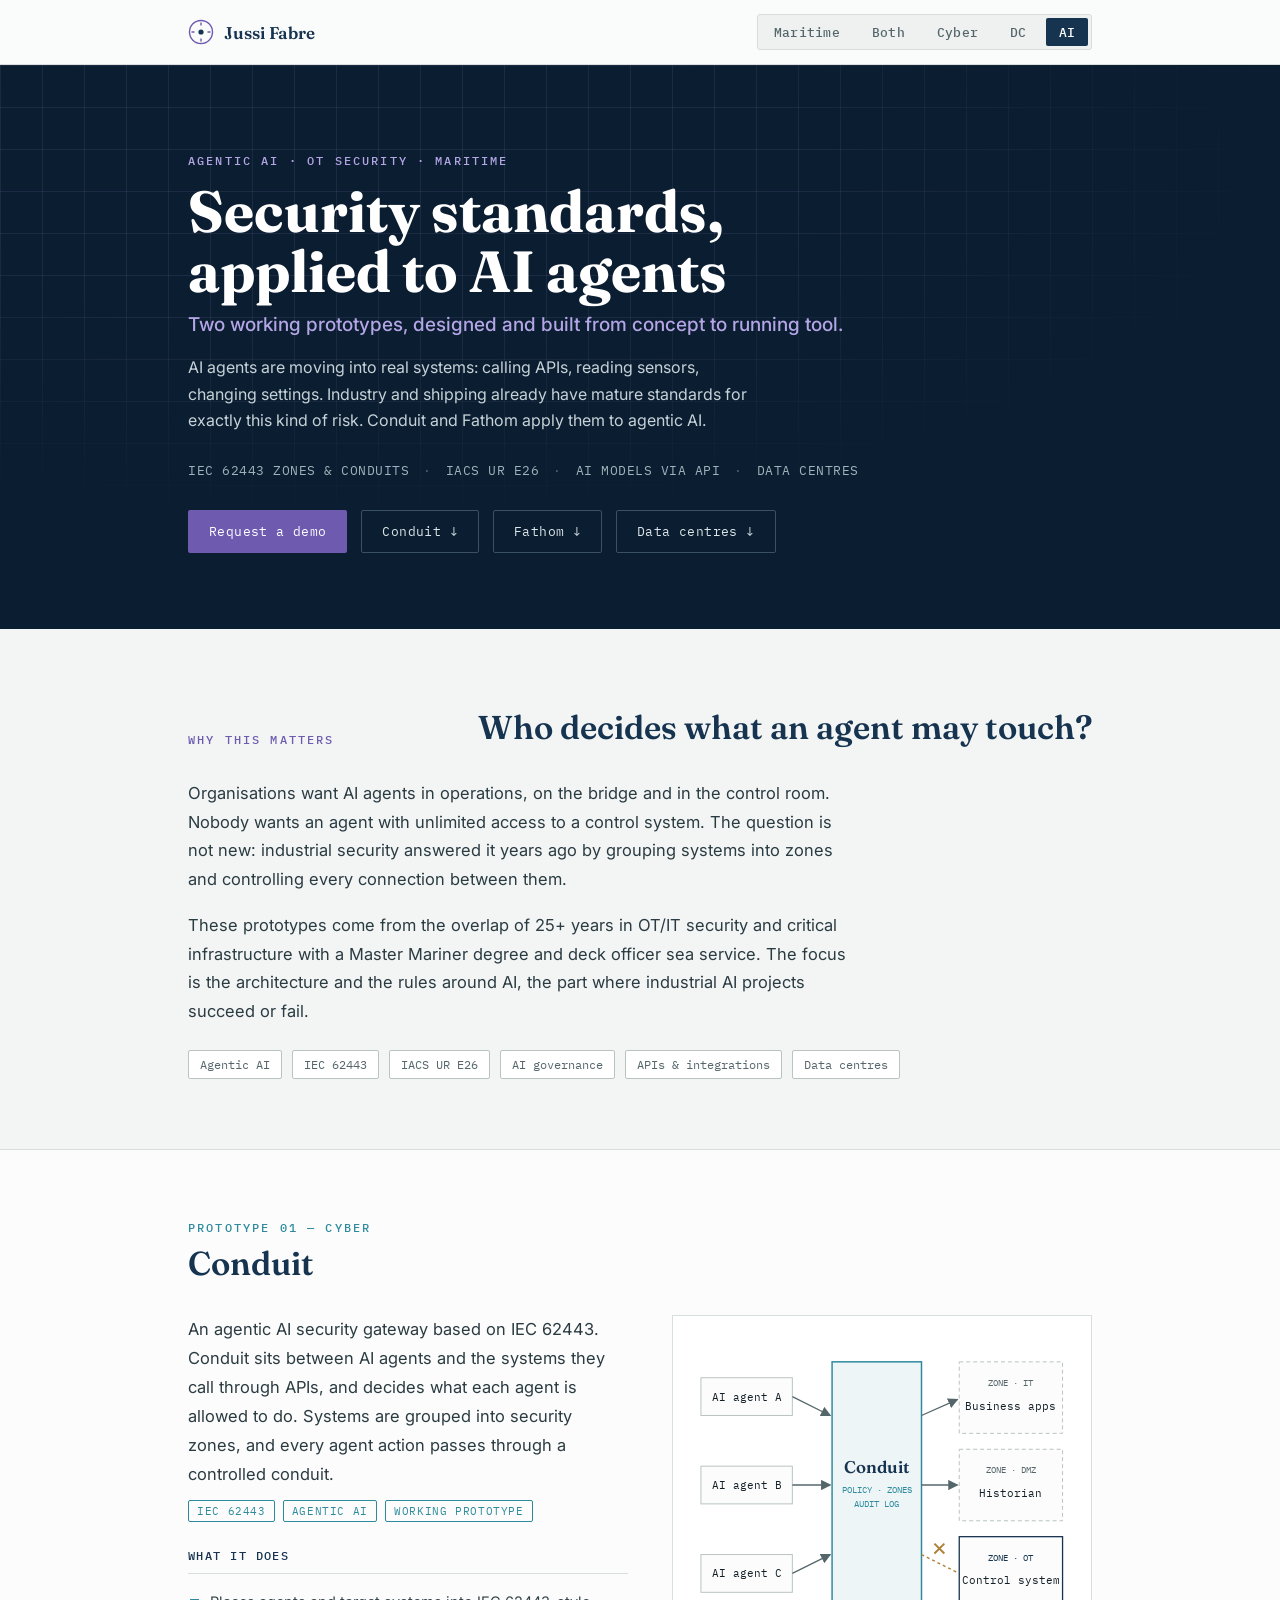
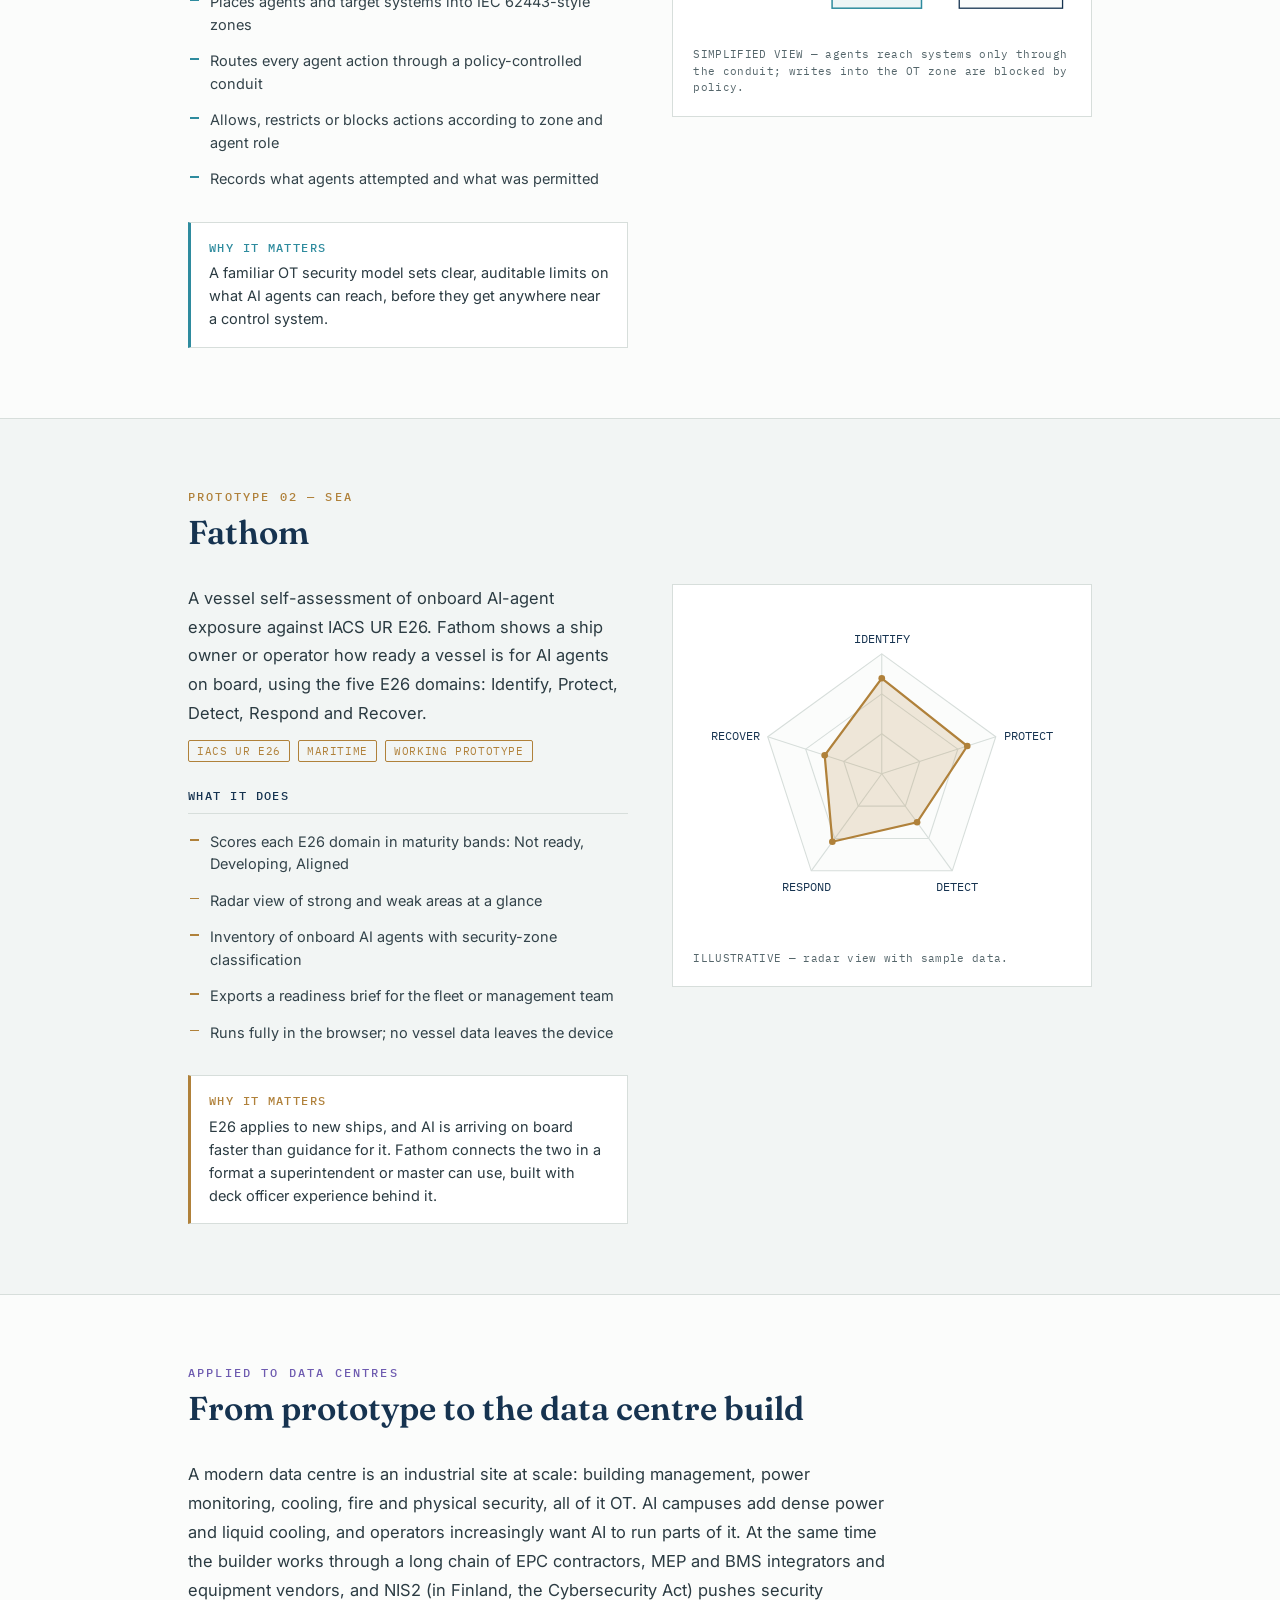
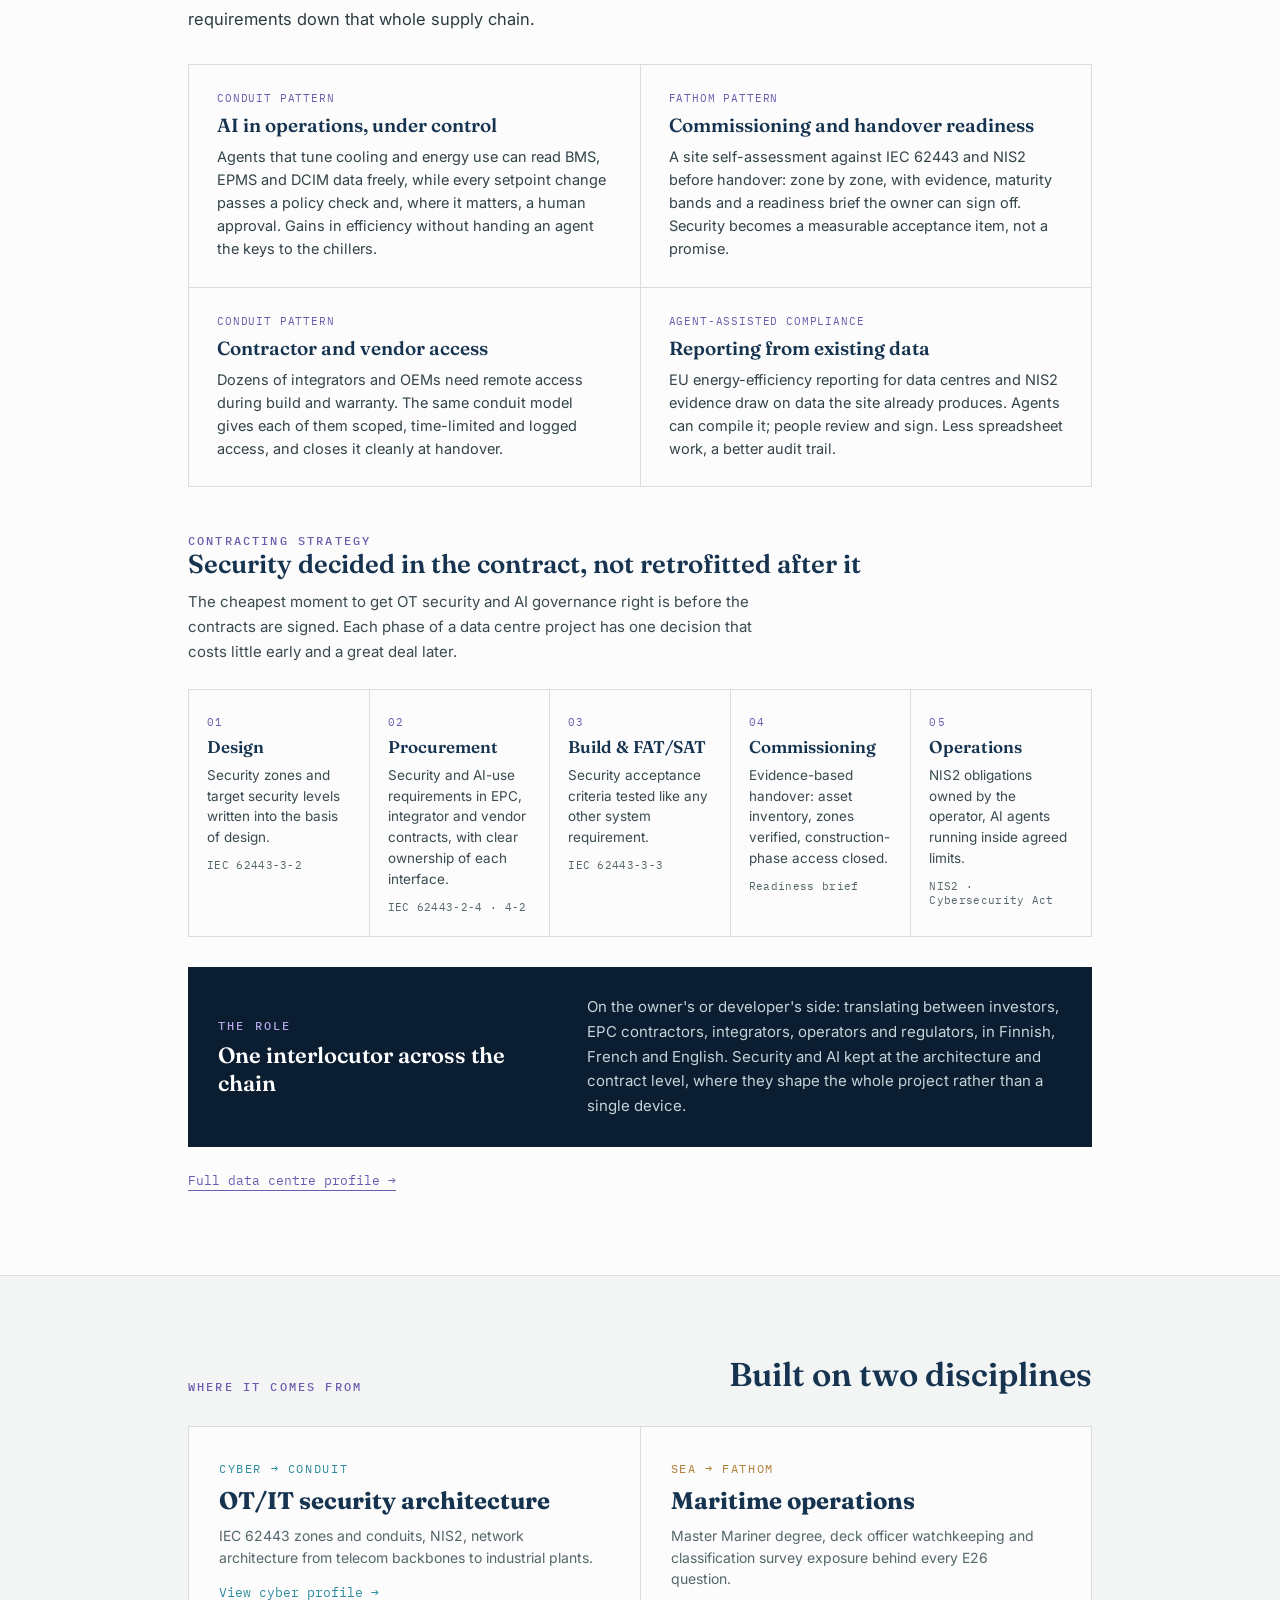
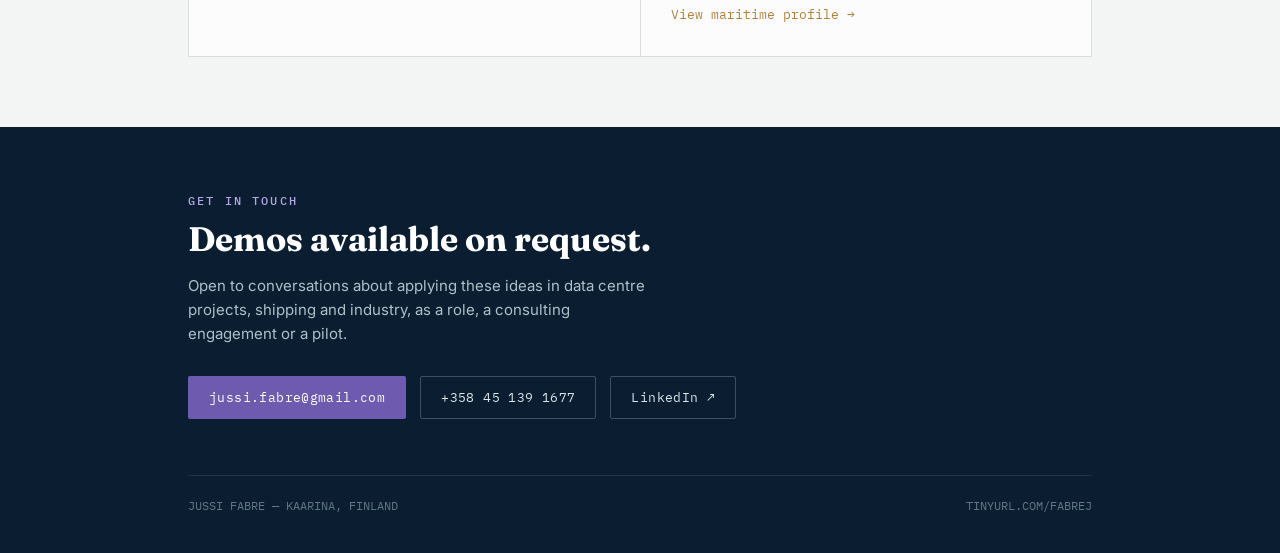
==== ai.html @ 64cac239 "Add data centre page and link it across the site Co-Authored-By: Claude Opus 5.5 <noreply@anthropic." ====
<!DOCTYPE html>
<html lang="en">
<head>
<meta charset="UTF-8" />
<meta name="viewport" content="width=device-width, initial-scale=1.0" />
<title>Jussi Fabre — Agentic AI Prototypes</title>
<meta name="description" content="Conduit and Fathom: two working prototypes by Jussi Fabre that apply IEC 62443 and IACS UR E26 to agentic AI in industrial, maritime and data centre environments.">
<link rel="preconnect" href="https://fonts.googleapis.com">
<link rel="preconnect" href="https://fonts.gstatic.com" crossorigin>
<link href="https://fonts.googleapis.com/css2?family=Fraunces:opsz,wght@9..144,500;9..144,600;9..144,700;9..144,900&family=Inter:wght@400;500;600&family=IBM+Plex+Mono:wght@400;500&display=swap" rel="stylesheet">
<link rel="stylesheet" href="style.css">
</head>
<body class="page-ai">

<header class="nav" id="siteNav">
  <div class="nav-inner">
    <a href="index.html" class="brand">
      <svg width="26" height="26" viewBox="0 0 26 26" fill="none">
        <circle cx="13" cy="13" r="11.5" stroke="#6E5BB0" stroke-width="1.4"/>
        <path d="M13 3.5V6.5M13 19.5V22.5M3.5 13H6.5M19.5 13H22.5" stroke="#6E5BB0" stroke-width="1.4"/>
        <circle cx="13" cy="13" r="2.6" fill="#163350"/>
      </svg>
      <span>Jussi Fabre</span>
    </a>
    <nav class="pagelinks">
      <a href="maritime.html">Maritime</a>
      <a href="index.html">Both</a>
      <a href="cyber.html">Cyber</a>
      <a href="datacenter.html">DC</a>
      <a href="ai.html" class="active">AI</a>
    </nav>
  </div>
</header>

<section class="hero" id="top">
  <div class="hero-grid" aria-hidden="true"></div>
  <div class="wrap">
    <div class="eyebrow">Agentic AI · OT Security · Maritime</div>
    <h1>Security standards,<br>applied to AI agents</h1>
    <div class="role">Two working prototypes, designed and built from concept to running tool.</div>
    <p class="lede">AI agents are moving into real systems: calling APIs, reading sensors,
      changing settings. Industry and shipping already have mature standards for exactly
      this kind of risk. Conduit and Fathom apply them to agentic AI.</p>
    <div class="coords mono">
      <span>IEC 62443 ZONES &amp; CONDUITS</span>
      <span>IACS UR E26</span>
      <span>AI MODELS VIA API</span>
      <span>DATA CENTRES</span>
    </div>
    <div class="cta-row">
      <a class="btn btn-primary" href="mailto:jussi.fabre@gmail.com?subject=Demo%20request%20%E2%80%94%20Conduit%20%2F%20Fathom">Request a demo</a>
      <a class="btn btn-ghost" href="#conduit">Conduit ↓</a>
      <a class="btn btn-ghost" href="#fathom">Fathom ↓</a>
      <a class="btn btn-ghost" href="#datacentres">Data centres ↓</a>
    </div>
  </div>
</section>

<section id="why">
  <div class="wrap">
    <div class="section-head">
      <div class="eyebrow">Why this matters</div>
      <h2>Who decides what an agent may touch?</h2>
    </div>
    <div class="about-body">
      <p>Organisations want AI agents in operations, on the bridge and in the control
        room. Nobody wants an agent with unlimited access to a control system. The
        question is not new: industrial security answered it years ago by grouping systems
        into zones and controlling every connection between them.</p>
      <p>These prototypes come from the overlap of 25+ years in OT/IT security and critical
        infrastructure with a Master Mariner degree and deck officer sea service. The focus
        is the architecture and the rules around AI, the part where industrial AI projects
        succeed or fail.</p>
    </div>
    <div class="about-flags">
      <span class="flag">Agentic AI</span>
      <span class="flag">IEC 62443</span>
      <span class="flag">IACS UR E26</span>
      <span class="flag">AI governance</span>
      <span class="flag">APIs &amp; integrations</span>
      <span class="flag">Data centres</span>
    </div>
  </div>
</section>

<!-- ============ CONDUIT ============ -->
<section class="alt" id="conduit">
  <div class="wrap">
    <div class="section-head">
      <div>
        <div class="eyebrow" style="color:var(--teal)">Prototype 01 — Cyber</div>
        <h2>Conduit</h2>
      </div>
    </div>
    <div class="proto k-cyber">
      <div>
        <p class="lead-p">An agentic AI security gateway based on IEC 62443. Conduit sits
          between AI agents and the systems they call through APIs, and decides what each
          agent is allowed to do. Systems are grouped into security zones, and every
          agent action passes through a controlled conduit.</p>
        <div class="proto-tags">
          <span class="ptag">IEC 62443</span><span class="ptag">Agentic AI</span><span class="ptag">Working prototype</span>
        </div>
        <h3 class="sub">What it does</h3>
        <ul class="feat">
          <li>Places agents and target systems into IEC 62443-style zones</li>
          <li>Routes every agent action through a policy-controlled conduit</li>
          <li>Allows, restricts or blocks actions according to zone and agent role</li>
          <li>Records what agents attempted and what was permitted</li>
        </ul>
        <div class="why"><b>Why it matters</b>A familiar OT security model sets clear,
          auditable limits on what AI agents can reach, before they get anywhere near a
          control system.</div>
      </div>
      <div class="figure">
        <svg viewBox="0 0 380 300" role="img" aria-label="AI agents reach IT and DMZ systems only through the Conduit gateway; direct access to the OT zone is blocked">
          <defs>
            <marker id="arc" markerWidth="8" markerHeight="8" refX="7" refY="4" orient="auto"><path d="M0,0 L8,4 L0,8 z" fill="#55666B"/></marker>
          </defs>
          <g font-family="IBM Plex Mono, monospace" font-size="11" fill="#142028">
            <rect x="8" y="42" width="92" height="38" fill="#FBFCFB" stroke="#B9C4C0"/><text x="54" y="65" text-anchor="middle">AI agent A</text>
            <rect x="8" y="131" width="92" height="38" fill="#FBFCFB" stroke="#B9C4C0"/><text x="54" y="154" text-anchor="middle">AI agent B</text>
            <rect x="8" y="220" width="92" height="38" fill="#FBFCFB" stroke="#B9C4C0"/><text x="54" y="243" text-anchor="middle">AI agent C</text>

            <rect x="140" y="26" width="90" height="248" fill="#EEF5F6" stroke="#2E8B9E" stroke-width="1.5"/>
            <text x="185" y="138" text-anchor="middle" font-family="Fraunces, serif" font-size="17" font-weight="600" fill="#163350">Conduit</text>
            <text x="185" y="158" text-anchor="middle" font-size="9.5" fill="#2E8B9E">POLICY · ZONES</text>
            <text x="185" y="172" text-anchor="middle" font-size="9.5" fill="#2E8B9E">AUDIT LOG</text>

            <rect x="268" y="26" width="104" height="72" fill="#FBFCFB" stroke="#B9C4C0" stroke-dasharray="4 3"/>
            <text x="320" y="50" text-anchor="middle" font-size="9.5" fill="#55666B">ZONE · IT</text><text x="320" y="74" text-anchor="middle">Business apps</text>
            <rect x="268" y="114" width="104" height="72" fill="#FBFCFB" stroke="#B9C4C0" stroke-dasharray="4 3"/>
            <text x="320" y="138" text-anchor="middle" font-size="9.5" fill="#55666B">ZONE · DMZ</text><text x="320" y="162" text-anchor="middle">Historian</text>
            <rect x="268" y="202" width="104" height="72" fill="#FBFCFB" stroke="#163350" stroke-width="1.3"/>
            <text x="320" y="226" text-anchor="middle" font-size="9.5" fill="#163350">ZONE · OT</text><text x="320" y="250" text-anchor="middle">Control system</text>
          </g>
          <g stroke="#55666B" stroke-width="1.3" fill="none" marker-end="url(#arc)">
            <path d="M100 61 L138 80"/><path d="M100 150 L138 150"/><path d="M100 239 L138 220"/>
            <path d="M230 80 L266 64"/><path d="M230 150 L266 150"/>
          </g>
          <path d="M230 220 L266 238" stroke="#B0813A" stroke-width="1.4" stroke-dasharray="3 3" fill="none"/>
          <g transform="translate(248,214)" stroke="#B0813A" stroke-width="2"><path d="M-5 -5 L5 5 M5 -5 L-5 5"/></g>
        </svg>
        <div class="cap">SIMPLIFIED VIEW — agents reach systems only through the conduit; writes into the OT zone are blocked by policy.</div>
      </div>
    </div>
  </div>
</section>

<!-- ============ FATHOM ============ -->
<section id="fathom">
  <div class="wrap">
    <div class="section-head">
      <div>
        <div class="eyebrow" style="color:var(--brass)">Prototype 02 — Sea</div>
        <h2>Fathom</h2>
      </div>
    </div>
    <div class="proto k-sea">
      <div>
        <p class="lead-p">A vessel self-assessment of onboard AI-agent exposure against
          IACS UR E26. Fathom shows a ship owner or operator how ready a vessel is for AI
          agents on board, using the five E26 domains: Identify, Protect, Detect, Respond
          and Recover.</p>
        <div class="proto-tags">
          <span class="ptag">IACS UR E26</span><span class="ptag">Maritime</span><span class="ptag">Working prototype</span>
        </div>
        <h3 class="sub">What it does</h3>
        <ul class="feat">
          <li>Scores each E26 domain in maturity bands: Not ready, Developing, Aligned</li>
          <li>Radar view of strong and weak areas at a glance</li>
          <li>Inventory of onboard AI agents with security-zone classification</li>
          <li>Exports a readiness brief for the fleet or management team</li>
          <li>Runs fully in the browser; no vessel data leaves the device</li>
        </ul>
        <div class="why"><b>Why it matters</b>E26 applies to new ships, and AI is
          arriving on board faster than guidance for it. Fathom connects the two in a
          format a superintendent or master can use, built with deck officer experience
          behind it.</div>
      </div>
      <div class="figure">
        <svg viewBox="0 0 340 300" role="img" aria-label="Example radar chart across the five IACS UR E26 domains">
          <g transform="translate(170,152)" font-family="IBM Plex Mono, monospace" font-size="10.5" fill="#142028">
            <polygon points="0,-108 102.7,-33.4 63.5,87.4 -63.5,87.4 -102.7,-33.4" fill="#FBFCFB" stroke="#D7DEDB"/>
            <polygon points="0,-72 68.5,-22.2 42.3,58.3 -42.3,58.3 -68.5,-22.2" fill="none" stroke="#D7DEDB"/>
            <polygon points="0,-36 34.2,-11.1 21.2,29.1 -21.2,29.1 -34.2,-11.1" fill="none" stroke="#D7DEDB"/>
            <g stroke="#D7DEDB"><line x1="0" y1="0" x2="0" y2="-108"/><line x1="0" y1="0" x2="102.7" y2="-33.4"/><line x1="0" y1="0" x2="63.5" y2="87.4"/><line x1="0" y1="0" x2="-63.5" y2="87.4"/><line x1="0" y1="0" x2="-102.7" y2="-33.4"/></g>
            <polygon points="0,-86 77,-25 31.8,43.7 -44.5,61.2 -51.4,-16.7" fill="#B0813A" fill-opacity=".18" stroke="#B0813A" stroke-width="2"/>
            <g fill="#B0813A"><circle cx="0" cy="-86" r="3"/><circle cx="77" cy="-25" r="3"/><circle cx="31.8" cy="43.7" r="3"/><circle cx="-44.5" cy="61.2" r="3"/><circle cx="-51.4" cy="-16.7" r="3"/></g>
            <text x="0" y="-118" text-anchor="middle" fill="#163350">IDENTIFY</text>
            <text x="110" y="-30" text-anchor="start" fill="#163350">PROTECT</text>
            <text x="68" y="106" text-anchor="middle" fill="#163350">DETECT</text>
            <text x="-68" y="106" text-anchor="middle" fill="#163350">RESPOND</text>
            <text x="-110" y="-30" text-anchor="end" fill="#163350">RECOVER</text>
          </g>
        </svg>
        <div class="cap">ILLUSTRATIVE — radar view with sample data.</div>
      </div>
    </div>
  </div>
</section>


<!-- ============ DATA CENTRES ============ -->
<section class="alt" id="datacentres">
  <div class="wrap">
    <div class="section-head">
      <div>
        <div class="eyebrow">Applied to data centres</div>
        <h2>From prototype to the data centre build</h2>
      </div>
    </div>
    <p class="dc-intro">A modern data centre is an industrial site at scale: building management,
      power monitoring, cooling, fire and physical security, all of it OT. AI campuses add
      dense power and liquid cooling, and operators increasingly want AI to run parts of it.
      At the same time the builder works through a long chain of EPC contractors, MEP and
      BMS integrators and equipment vendors, and NIS2 (in Finland, the Cybersecurity Act)
      pushes security requirements down that whole supply chain.</p>

    <div class="exp-grid">
      <div class="exp-cell">
        <div class="pattern">Conduit pattern</div>
        <h3 class="dc">AI in operations, under control</h3>
        <p class="body">Agents that tune cooling and energy use can read BMS, EPMS and DCIM
          data freely, while every setpoint change passes a policy check and, where it
          matters, a human approval. Gains in efficiency without handing an agent the keys
          to the chillers.</p>
      </div>
      <div class="exp-cell">
        <div class="pattern">Fathom pattern</div>
        <h3 class="dc">Commissioning and handover readiness</h3>
        <p class="body">A site self-assessment against IEC 62443 and NIS2 before handover:
          zone by zone, with evidence, maturity bands and a readiness brief the owner can
          sign off. Security becomes a measurable acceptance item, not a promise.</p>
      </div>
      <div class="exp-cell">
        <div class="pattern">Conduit pattern</div>
        <h3 class="dc">Contractor and vendor access</h3>
        <p class="body">Dozens of integrators and OEMs need remote access during build and
          warranty. The same conduit model gives each of them scoped, time-limited and
          logged access, and closes it cleanly at handover.</p>
      </div>
      <div class="exp-cell">
        <div class="pattern">Agent-assisted compliance</div>
        <h3 class="dc">Reporting from existing data</h3>
        <p class="body">EU energy-efficiency reporting for data centres and NIS2 evidence
          draw on data the site already produces. Agents can compile it; people review and
          sign. Less spreadsheet work, a better audit trail.</p>
      </div>
    </div>

    <div class="lifecycle">
      <div class="eyebrow">Contracting strategy</div>
      <h3 class="lc-title">Security decided in the contract, not retrofitted after it</h3>
      <p class="lc-lead">The cheapest moment to get OT security and AI governance right is
        before the contracts are signed. Each phase of a data centre project has one decision
        that costs little early and a great deal later.</p>
      <div class="phases">
        <div class="phase">
          <h4>Design</h4>
          <p>Security zones and target security levels written into the basis of design.</p>
          <span class="std">IEC 62443-3-2</span>
        </div>
        <div class="phase">
          <h4>Procurement</h4>
          <p>Security and AI-use requirements in EPC, integrator and vendor contracts, with
            clear ownership of each interface.</p>
          <span class="std">IEC 62443-2-4 · 4-2</span>
        </div>
        <div class="phase">
          <h4>Build &amp; FAT/SAT</h4>
          <p>Security acceptance criteria tested like any other system requirement.</p>
          <span class="std">IEC 62443-3-3</span>
        </div>
        <div class="phase">
          <h4>Commissioning</h4>
          <p>Evidence-based handover: asset inventory, zones verified, construction-phase
            access closed.</p>
          <span class="std">Readiness brief</span>
        </div>
        <div class="phase">
          <h4>Operations</h4>
          <p>NIS2 obligations owned by the operator, AI agents running inside agreed
            limits.</p>
          <span class="std">NIS2 · Cybersecurity Act</span>
        </div>
      </div>

      <div class="role-box">
        <div>
          <div class="eyebrow">The role</div>
          <h3>One interlocutor across the chain</h3>
        </div>
        <p>On the owner's or developer's side: translating between investors, EPC
          contractors, integrators, operators and regulators, in Finnish, French and English.
          Security and AI kept at the architecture and contract level, where they shape the
          whole project rather than a single device.</p>
      </div>
      <p style="margin-top:22px"><a class="section-link" href="datacenter.html">Full data centre profile →</a></p>
    </div>
  </div>
</section>

<section>
  <div class="wrap">
    <div class="section-head">
      <div class="eyebrow">Where it comes from</div>
      <h2>Built on two disciplines</h2>
    </div>
    <div class="split">
      <a class="split-card cyber" href="cyber.html">
        <div class="k">Cyber → Conduit</div>
        <h3>OT/IT security architecture</h3>
        <p>IEC 62443 zones and conduits, NIS2, network architecture from telecom
          backbones to industrial plants.</p>
        <div class="go">View cyber profile →</div>
      </a>
      <a class="split-card sea" href="maritime.html">
        <div class="k">Sea → Fathom</div>
        <h3>Maritime operations</h3>
        <p>Master Mariner degree, deck officer watchkeeping and classification survey
          exposure behind every E26 question.</p>
        <div class="go">View maritime profile →</div>
      </a>
    </div>
  </div>
</section>

<footer id="contact">
  <div class="wrap">
    <div class="eyebrow">Get in touch</div>
    <h2>Demos available on request.</h2>
    <p>Open to conversations about applying these ideas in data centre projects, shipping
      and industry, as a role, a consulting engagement or a pilot.</p>
    <div class="contact-row">
      <a class="btn btn-primary" href="mailto:jussi.fabre@gmail.com">jussi.fabre@gmail.com</a>
      <a class="btn btn-ghost" href="tel:+358451391677">+358 45 139 1677</a>
      <a class="btn btn-ghost" href="https://fi.linkedin.com/in/jussi-fabre" target="_blank" rel="noopener">LinkedIn ↗</a>
    </div>
    <div class="foot-bottom">
      <span>JUSSI FABRE — KAARINA, FINLAND</span>
      <span>TINYURL.COM/FABREJ</span>
    </div>
  </div>
</footer>

<script src="script.js"></script>
</body>
</html>
---- style.css ----
:root{
  --bg: #F2F5F4;
  --paper: #FBFCFB;
  --ink: #142028;
  --muted: #55666B;
  --navy: #163350;
  --navy-deep: #0B1D30;
  --brass: #B0813A;
  --brass-light: #D8AE6E;
  --teal: #2E8B9E;
  --teal-light: #79C3D1;
  --line: #D7DEDB;
  --line-strong: #B9C4C0;
  --max: 960px;
  /* default accent = brass; overridden per page below */
  --accent: var(--brass);
  --accent-light: var(--brass-light);
}
body.page-cyber{ --accent: var(--teal); --accent-light: var(--teal-light); }
body.page-maritime{ --accent: var(--brass); --accent-light: var(--brass-light); }

*{ box-sizing:border-box; }
html{ scroll-behavior:smooth; }
body{
  margin:0;
  background:var(--bg);
  color:var(--ink);
  font-family:'Inter', sans-serif;
  -webkit-font-smoothing:antialiased;
}
a{ color:inherit; }
.wrap{ max-width:var(--max); margin:0 auto; padding:0 28px; }

.mono{ font-family:'IBM Plex Mono', monospace; letter-spacing:.04em; }
.eyebrow{
  font-family:'IBM Plex Mono', monospace;
  font-size:12px;
  letter-spacing:.18em;
  text-transform:uppercase;
  color:var(--accent);
  font-weight:500;
}
h1,h2,h3{ font-family:'Fraunces', serif; margin:0; }

/* ---------- nav ---------- */
header.nav{
  position:sticky; top:0; z-index:50;
  background:rgba(251,252,251,0.92);
  backdrop-filter: blur(6px);
  border-bottom:1px solid var(--line);
  transition: box-shadow .25s ease;
}
header.nav.scrolled{ box-shadow:0 6px 18px -12px rgba(11,29,48,0.35); }
.nav-inner{
  max-width:var(--max); margin:0 auto; padding:14px 28px;
  display:flex; align-items:center; justify-content:space-between; gap:16px; flex-wrap:wrap;
}
.brand{ display:flex; align-items:center; gap:10px; text-decoration:none; }
.brand svg{ display:block; }
.brand span{ font-family:'Fraunces', serif; font-weight:600; font-size:17px; color:var(--navy); }

nav.pagelinks{ display:flex; gap:6px; background:#EEF1EF; border:1px solid var(--line); border-radius:3px; padding:3px; }
nav.pagelinks a{
  text-decoration:none; font-size:12.5px; font-weight:500; letter-spacing:.02em;
  color:var(--muted); padding:6px 13px; border-radius:2px;
  font-family:'IBM Plex Mono', monospace;
  transition: color .2s ease, background .2s ease;
}
nav.pagelinks a:hover, nav.pagelinks a:focus-visible{ color:var(--navy); }
nav.pagelinks a.active{ background:var(--navy); color:#fff; }

nav.links{ display:flex; gap:24px; }
nav.links a{
  text-decoration:none; font-size:13px; color:var(--muted);
  font-weight:500; letter-spacing:.02em;
  padding:4px 2px; border-bottom:1px solid transparent;
  transition: color .2s ease, border-color .2s ease;
}
nav.links a:hover, nav.links a:focus-visible{ color:var(--navy); border-color:var(--accent); }

/* ---------- hero ---------- */
.hero{
  position:relative;
  background: var(--navy-deep);
  color:#EDF1F3;
  overflow:hidden;
  padding:88px 0 76px;
}
.hero-grid{
  position:absolute; inset:0;
  background-image:
    linear-gradient(rgba(216,174,110,0.09) 1px, transparent 1px),
    linear-gradient(90deg, rgba(216,174,110,0.09) 1px, transparent 1px);
  background-size: 42px 42px;
  mask-image: radial-gradient(ellipse 80% 70% at 30% 20%, black 40%, transparent 90%);
}
.hero .wrap{ position:relative; }
.hero .eyebrow{ color:var(--accent-light); }
.hero h1{
  font-size:clamp(36px, 5.6vw, 58px);
  font-weight:700;
  line-height:1.03;
  margin-top:14px;
  color:#fff;
}
.hero .role{
  font-size:clamp(15px, 2.1vw, 19px);
  color:var(--accent-light);
  margin-top:12px;
  font-weight:500;
}
.hero p.lede{
  max-width:580px;
  margin-top:18px;
  font-size:16px;
  line-height:1.65;
  color:#C6D2D8;
}
.hero .coords{
  margin-top:28px;
  font-size:12.5px;
  color:#9FB3BC;
  display:flex; flex-wrap:wrap; gap:8px 14px;
}
.hero .coords span:not(:last-child)::after{ content:"·"; margin-left:14px; color:#4C6270; }
.hero .cta-row{ margin-top:32px; display:flex; gap:14px; flex-wrap:wrap; }
.btn{
  display:inline-flex; align-items:center; gap:8px;
  font-family:'IBM Plex Mono', monospace;
  font-size:13px; letter-spacing:.03em;
  padding:12px 20px;
  border-radius:2px;
  text-decoration:none;
  border:1px solid transparent;
  transition: transform .15s ease, background .2s ease, border-color .2s ease;
}
.btn:hover{ transform: translateY(-1px); }
.btn-primary{ background:var(--accent); color:#1A130A; }
.btn-primary:hover{ background:var(--accent-light); }
.btn-ghost{ border-color:#3A5064; color:#DCE6EA; }
.btn-ghost:hover{ border-color:var(--accent-light); color:var(--accent-light); }

/* ---------- generic section ---------- */
section{ padding:70px 0; }
section.alt{ background:var(--paper); border-top:1px solid var(--line); border-bottom:1px solid var(--line); }
.section-head{ margin-bottom:32px; display:flex; align-items:flex-end; justify-content:space-between; gap:20px; flex-wrap:wrap; }
.section-head h2{ font-size:clamp(25px, 3.2vw, 33px); font-weight:600; color:var(--navy); margin-top:8px; }
.section-link{ font-family:'IBM Plex Mono', monospace; font-size:12.5px; color:var(--accent); text-decoration:none; white-space:nowrap; border-bottom:1px solid var(--accent); padding-bottom:2px; }
.section-link:hover{ opacity:.75; }

.about-body p{ font-size:16.5px; line-height:1.75; color:#2B3B42; max-width:66ch; }
.about-body p + p{ margin-top:16px; }
.about-flags{ margin-top:24px; display:flex; gap:10px; flex-wrap:wrap; }
.flag{
  font-family:'IBM Plex Mono', monospace; font-size:11.5px;
  border:1px solid var(--line-strong); color:var(--muted);
  padding:6px 11px; border-radius:2px; background:#fff;
}

/* ---------- voyage timeline ---------- */
.voyage{ position:relative; }
.course-line{
  position:absolute; left:15px; top:6px; bottom:6px; width:2px;
  background-image: linear-gradient(var(--line-strong) 60%, transparent 0%);
  background-size: 2px 10px;
  background-repeat: repeat-y;
}
@media(min-width:760px){ .course-line{ left:50%; margin-left:-1px; } }

.stop{
  position:relative;
  padding-left:44px;
  margin-bottom:36px;
  opacity:0; transform:translateY(14px);
  transition: opacity .55s ease, transform .55s ease;
}
.stop.in{ opacity:1; transform:translateY(0); }
.stop:last-child{ margin-bottom:0; }
.stop .node{
  position:absolute; left:8px; top:5px; width:14px; height:14px;
  border-radius:50%; background:var(--paper); border:2px solid var(--accent);
}
.stop .node.node--sea{ border-color:var(--brass); }
.stop .node.node--cyber{ border-color:var(--teal); }
.stop .datetag{ font-family:'IBM Plex Mono', monospace; font-size:12px; color:var(--accent); font-weight:500; letter-spacing:.03em; }
.stop.dom-sea .datetag{ color:var(--brass); }
.stop.dom-cyber .datetag{ color:var(--teal); }
.stop h3{ font-size:19px; font-weight:600; color:var(--navy); margin-top:5px; }
.stop .org{ font-size:13.5px; color:var(--muted); margin-top:2px; }
.stop p.desc{ font-size:14.5px; line-height:1.6; color:#3A4A50; margin-top:9px; max-width:56ch; }

@media(min-width:760px){
  .stop{ width:calc(50% - 30px); padding-left:0; padding-right:30px; text-align:right; }
  .stop .node{ left:auto; right:-31px; }
  .stop:nth-child(even){ margin-left:calc(50% + 30px); padding-left:30px; padding-right:0; text-align:left; }
  .stop:nth-child(even) .node{ right:auto; left:-31px; }
  .stop p.desc{ margin-left:auto; }
  .stop:nth-child(even) p.desc{ margin-left:0; }
}

/* ---------- expertise grid ---------- */
.exp-grid{ display:grid; grid-template-columns:repeat(2,1fr); gap:1px; background:var(--line); border:1px solid var(--line); }
.exp-grid.cols-3{ grid-template-columns:repeat(3,1fr); }
@media(max-width:800px){ .exp-grid, .exp-grid.cols-3{ grid-template-columns:1fr; } }
.exp-cell{ background:var(--paper); padding:26px 28px; }
.exp-cell h3{
  font-family:'IBM Plex Mono', monospace; font-size:12.5px; letter-spacing:.1em;
  text-transform:uppercase; color:var(--navy); font-weight:500;
  padding-bottom:12px; margin-bottom:14px; border-bottom:1px solid var(--line);
}
.exp-cell p.note{ font-size:12.5px; color:var(--muted); margin:0 0 12px; line-height:1.5; }
.exp-cell ul{ list-style:none; margin:0; padding:0; }
.exp-cell li{ font-size:14.5px; color:#33434A; padding:6px 0; display:flex; justify-content:space-between; gap:12px; }
.exp-cell li.tagline{ display:block; }
.exp-cell li .yrs{ font-family:'IBM Plex Mono', monospace; font-size:12px; color:var(--muted); white-space:nowrap; }

/* ---------- credentials ---------- */
.cred-cols{ display:grid; grid-template-columns:1.3fr 1fr; gap:50px; }
@media(max-width:700px){ .cred-cols{ grid-template-columns:1fr; gap:36px; } }
.cred-list{ list-style:none; margin:0; padding:0; }
.cred-list li{ display:flex; gap:14px; padding:11px 0; border-bottom:1px solid var(--line); font-size:14.5px; }
.cred-list li:last-child{ border-bottom:none; }
.cred-list .tag{
  font-family:'IBM Plex Mono', monospace; font-size:10.5px; color:var(--accent);
  border:1px solid var(--accent); border-radius:2px; padding:2px 7px; height:fit-content;
  white-space:nowrap; text-transform:uppercase;
}
.cred-list .tag.done{ color:var(--muted); border-color:var(--line-strong); }
.cred-list .name{ color:#2B3B42; }
.cred-list .issuer{ display:block; font-size:12.5px; color:var(--muted); margin-top:2px; }

.lang-row{ display:flex; justify-content:space-between; padding:10px 0; border-bottom:1px solid var(--line); font-size:14.5px; }
.lang-row:last-child{ border-bottom:none; }
.lang-row .level{ font-family:'IBM Plex Mono', monospace; font-size:12px; color:var(--muted); }

/* ---------- cross-link cards (used on index to point to maritime/cyber) ---------- */
.split{ display:grid; grid-template-columns:1fr 1fr; gap:1px; background:var(--line); border:1px solid var(--line); }
@media(max-width:700px){ .split{ grid-template-columns:1fr; } }
.split-card{ background:var(--paper); padding:34px 30px; text-decoration:none; display:block; transition:background .2s ease; }
.split-card:hover{ background:#F3F0E7; }
.split-card.cyber:hover{ background:#EEF5F6; }
.split-card .k{ font-family:'IBM Plex Mono', monospace; font-size:11.5px; letter-spacing:.14em; text-transform:uppercase; }
.split-card.sea .k{ color:var(--brass); }
.split-card.cyber .k{ color:var(--teal); }
.split-card h3{ font-size:24px; margin-top:10px; color:var(--navy); }
.split-card p{ font-size:14px; color:var(--muted); margin-top:10px; line-height:1.55; max-width:42ch; }
.split-card .go{ margin-top:16px; font-family:'IBM Plex Mono', monospace; font-size:12.5px; }
.split-card.sea .go{ color:var(--brass); }
.split-card.cyber .go{ color:var(--teal); }

/* ---------- contact / footer ---------- */
footer{ background:var(--navy-deep); color:#DCE6EA; padding:66px 0 40px; }
footer .eyebrow{ color:var(--accent-light); }
footer h2{ color:#fff; font-size:clamp(25px,3.4vw,34px); margin-top:10px; }
footer p{ color:#AEC0C8; max-width:52ch; margin-top:14px; line-height:1.6; font-size:15px; }
.contact-row{ margin-top:30px; display:flex; flex-wrap:wrap; gap:14px; }
.foot-bottom{
  margin-top:56px; padding-top:22px; border-top:1px solid #223547;
  display:flex; justify-content:space-between; flex-wrap:wrap; gap:10px;
  font-family:'IBM Plex Mono', monospace; font-size:11.5px; color:#607884;
}

@media (prefers-reduced-motion: reduce){
  html{ scroll-behavior:auto; }
  .stop{ opacity:1; transform:none; transition:none; }
}
:focus-visible{ outline:2px solid var(--accent); outline-offset:2px; }

/* ---------- AI prototypes page ---------- */
:root{ --signal:#6E5BB0; --signal-light:#B4A6E6; }
body.page-ai{ --accent: var(--signal); --accent-light: var(--signal-light); }
body.page-ai .btn-primary{ color:#fff; }
body.page-ai .hero-grid{
  background-image:
    linear-gradient(rgba(180,166,230,0.10) 1px, transparent 1px),
    linear-gradient(90deg, rgba(180,166,230,0.10) 1px, transparent 1px);
}

.proto{ display:grid; grid-template-columns:1.05fr 1fr; gap:44px; align-items:start; }
@media(max-width:820px){ .proto{ grid-template-columns:1fr; gap:30px; } }
.proto .lead-p{ font-size:16.5px; line-height:1.75; color:#2B3B42; margin:0; }
.proto h3.sub{
  font-family:'IBM Plex Mono', monospace; font-size:12px; letter-spacing:.12em;
  text-transform:uppercase; color:var(--navy); font-weight:500;
  margin:26px 0 10px; padding-bottom:10px; border-bottom:1px solid var(--line);
}
.proto ul.feat{ list-style:none; margin:0; padding:0; }
.proto ul.feat li{ font-size:14.5px; line-height:1.55; color:#33434A; padding:7px 0 7px 22px; position:relative; }
.proto ul.feat li::before{ content:""; position:absolute; left:2px; top:15px; width:9px; height:1.5px; background:var(--k, var(--accent)); }
.proto .why{
  margin-top:24px; padding:16px 18px; background:#fff; border:1px solid var(--line);
  border-left:3px solid var(--k, var(--accent)); font-size:14.5px; line-height:1.6; color:#2B3B42;
}
.proto .why b{ font-family:'IBM Plex Mono', monospace; font-weight:500; font-size:11.5px; letter-spacing:.12em; text-transform:uppercase; color:var(--k, var(--accent)); display:block; margin-bottom:4px; }
.proto.k-cyber{ --k: var(--teal); }
.proto.k-sea{ --k: var(--brass); }

.figure{ background:#fff; border:1px solid var(--line); padding:20px; }
.figure svg{ width:100%; height:auto; display:block; }
.figure .cap{ font-family:'IBM Plex Mono', monospace; font-size:11px; color:var(--muted); margin-top:12px; letter-spacing:.03em; line-height:1.5; }

.proto-tags{ display:flex; gap:8px; flex-wrap:wrap; margin-top:12px; }
.ptag{ font-family:'IBM Plex Mono', monospace; font-size:10.5px; letter-spacing:.06em; text-transform:uppercase; padding:3px 8px; border:1px solid var(--k, var(--accent)); color:var(--k, var(--accent)); border-radius:2px; }

.split.split-3{ grid-template-columns:repeat(3,1fr); }
@media(max-width:860px){ .split.split-3{ grid-template-columns:1fr; } }
.split-card.ai .k, .split-card.ai .go{ color:var(--signal); }
.split-card.ai:hover{ background:#F1EFF8; }

/* ---------- AI page: data centre section ---------- */
.dc-intro{ font-size:16.5px; line-height:1.75; color:#2B3B42; max-width:70ch; margin:0 0 30px; }
.exp-cell .pattern{ font-family:'IBM Plex Mono', monospace; font-size:10.5px; letter-spacing:.08em; text-transform:uppercase; color:var(--signal); margin:0 0 8px; }
.exp-cell p.body{ font-size:14.5px; line-height:1.6; color:#33434A; margin:0; }
.exp-cell h3.dc{ font-family:'Fraunces', serif; font-size:19px; letter-spacing:0; text-transform:none; font-weight:600; border-bottom:none; padding-bottom:0; margin-bottom:8px; }

.lifecycle{ margin-top:46px; }
.lifecycle h3.lc-title{ font-size:clamp(21px,2.6vw,26px); color:var(--navy); font-weight:600; }
.lifecycle p.lc-lead{ font-size:15px; line-height:1.65; color:#3A4A50; max-width:66ch; margin:10px 0 24px; }
.phases{ display:grid; grid-template-columns:repeat(5,1fr); border:1px solid var(--line); background:var(--line); gap:1px; counter-reset:ph; }
@media(max-width:900px){ .phases{ grid-template-columns:1fr; } }
.phase{ background:var(--paper); padding:20px 18px 22px; position:relative; }
.phase::before{
  counter-increment:ph; content:"0" counter(ph);
  font-family:'IBM Plex Mono', monospace; font-size:11px; color:var(--signal); letter-spacing:.1em;
}
.phase h4{ font-family:'Fraunces', serif; font-size:17px; color:var(--navy); margin:6px 0 8px; font-weight:600; }
.phase p{ font-size:13.5px; line-height:1.55; color:#3A4A50; margin:0; }
.phase .std{ display:block; margin-top:10px; font-family:'IBM Plex Mono', monospace; font-size:10.5px; color:var(--muted); letter-spacing:.03em; }

.role-box{ margin-top:30px; background:var(--navy-deep); color:#DCE6EA; padding:28px 30px; display:grid; grid-template-columns:1fr 1.4fr; gap:30px; align-items:center; }
@media(max-width:800px){ .role-box{ grid-template-columns:1fr; gap:14px; } }
.role-box .eyebrow{ color:var(--signal-light); }
.role-box h3{ color:#fff; font-size:22px; margin-top:8px; font-weight:600; }
.role-box p{ margin:0; font-size:15px; line-height:1.65; color:#C6D2D8; }

/* ---------- Data centre page ---------- */
:root{ --grid:#3E8A68; --grid-light:#93CDB0; }
body.page-dc{ --accent: var(--grid); --accent-light: var(--grid-light); }
body.page-dc .btn-primary{ color:#fff; }
body.page-dc .hero-grid{
  background-image:
    linear-gradient(rgba(147,205,176,0.10) 1px, transparent 1px),
    linear-gradient(90deg, rgba(147,205,176,0.10) 1px, transparent 1px);
}
body.page-dc .phase::before, body.page-dc .exp-cell .pattern{ color:var(--grid); }
body.page-dc .role-box .eyebrow{ color:var(--grid-light); }
.split.split-4{ grid-template-columns:repeat(2,1fr); }
@media(max-width:700px){ .split.split-4{ grid-template-columns:1fr; } }
.split-card.dc .k, .split-card.dc .go{ color:var(--grid); }
.split-card.dc:hover{ background:#EDF5F0; }
.exp-cell ul.plain li{ display:block; font-size:14px; line-height:1.5; padding:5px 0; }
.dc-stack{ display:grid; grid-template-columns:repeat(4,1fr); gap:1px; background:var(--line); border:1px solid var(--line); margin-top:8px; }
@media(max-width:800px){ .dc-stack{ grid-template-columns:1fr 1fr; } }
.dc-stack div{ background:var(--paper); padding:16px 14px; }
.dc-stack .lvl{ font-family:'IBM Plex Mono', monospace; font-size:10.5px; letter-spacing:.1em; text-transform:uppercase; color:var(--accent); }
.dc-stack .what{ font-family:'Fraunces', serif; font-size:16px; color:var(--navy); margin-top:4px; font-weight:600; }
.dc-stack .me{ font-size:13px; color:var(--muted); margin-top:6px; line-height:1.5; }
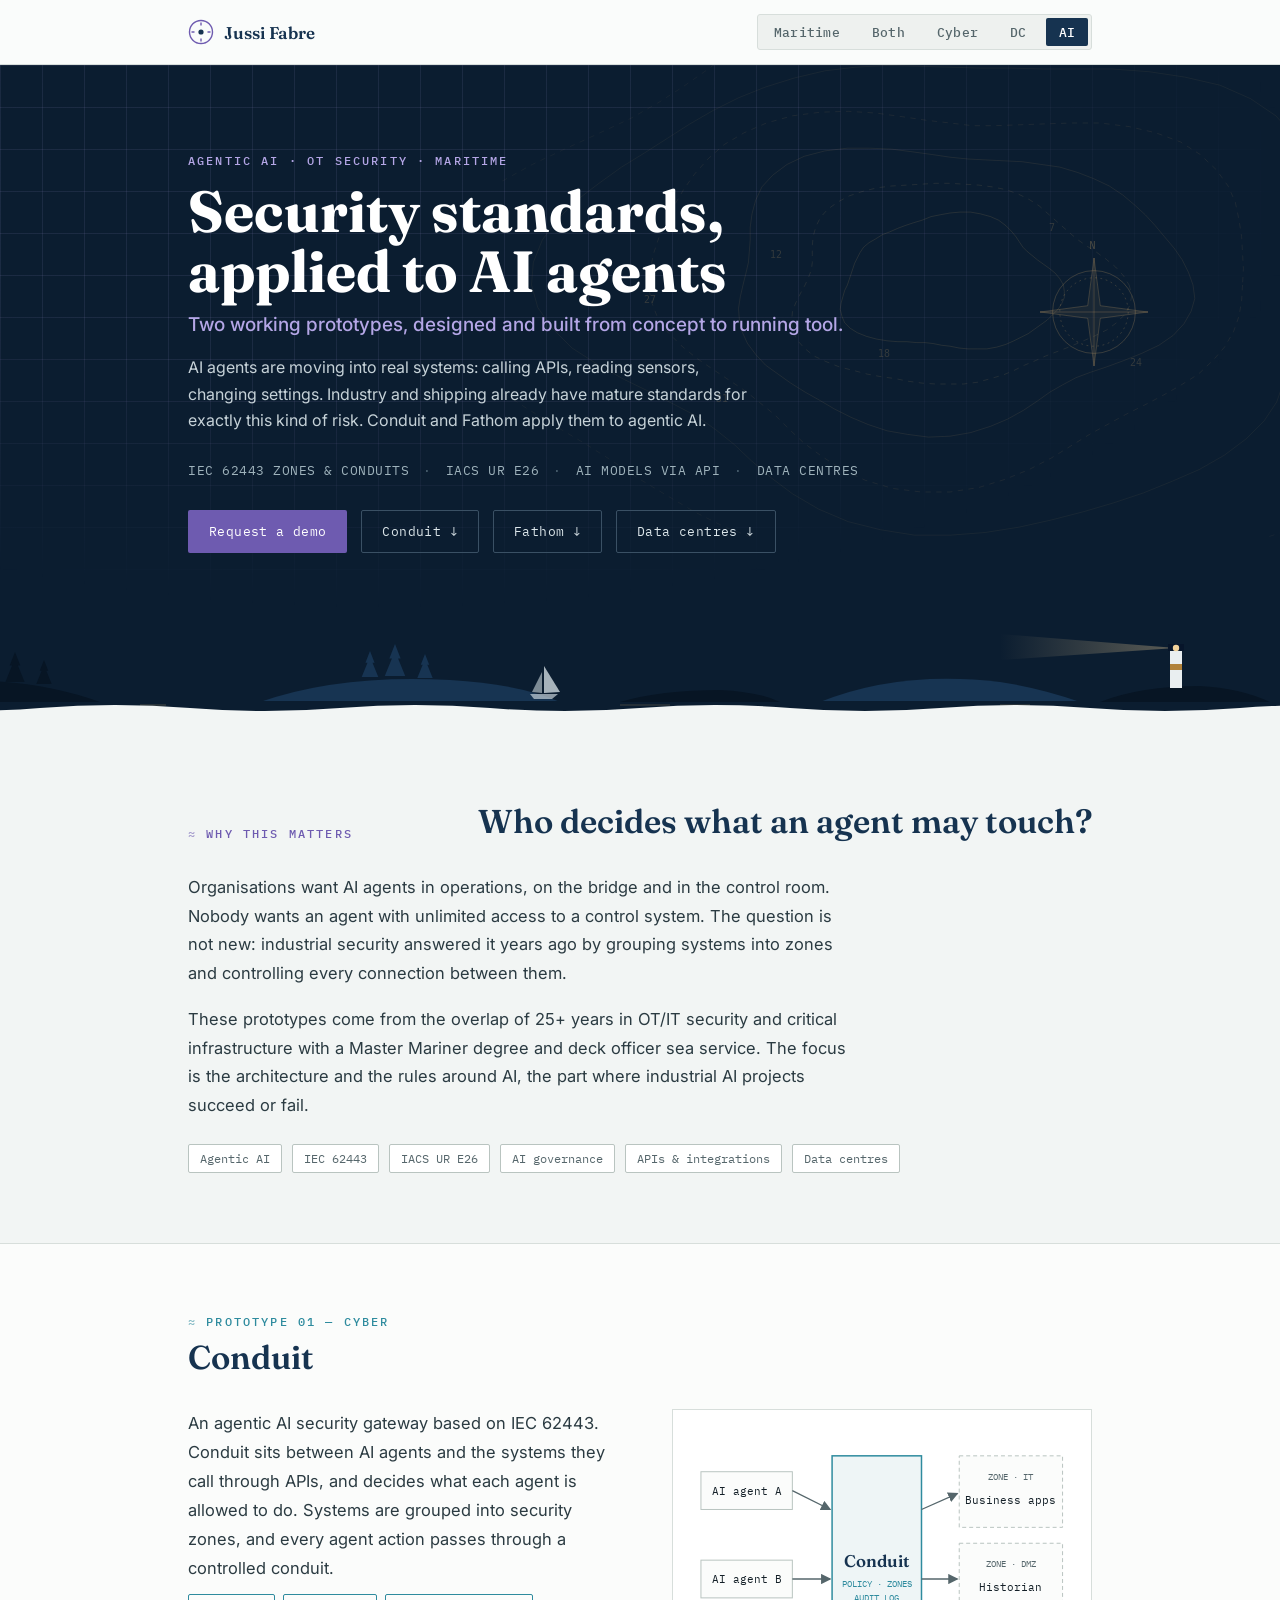
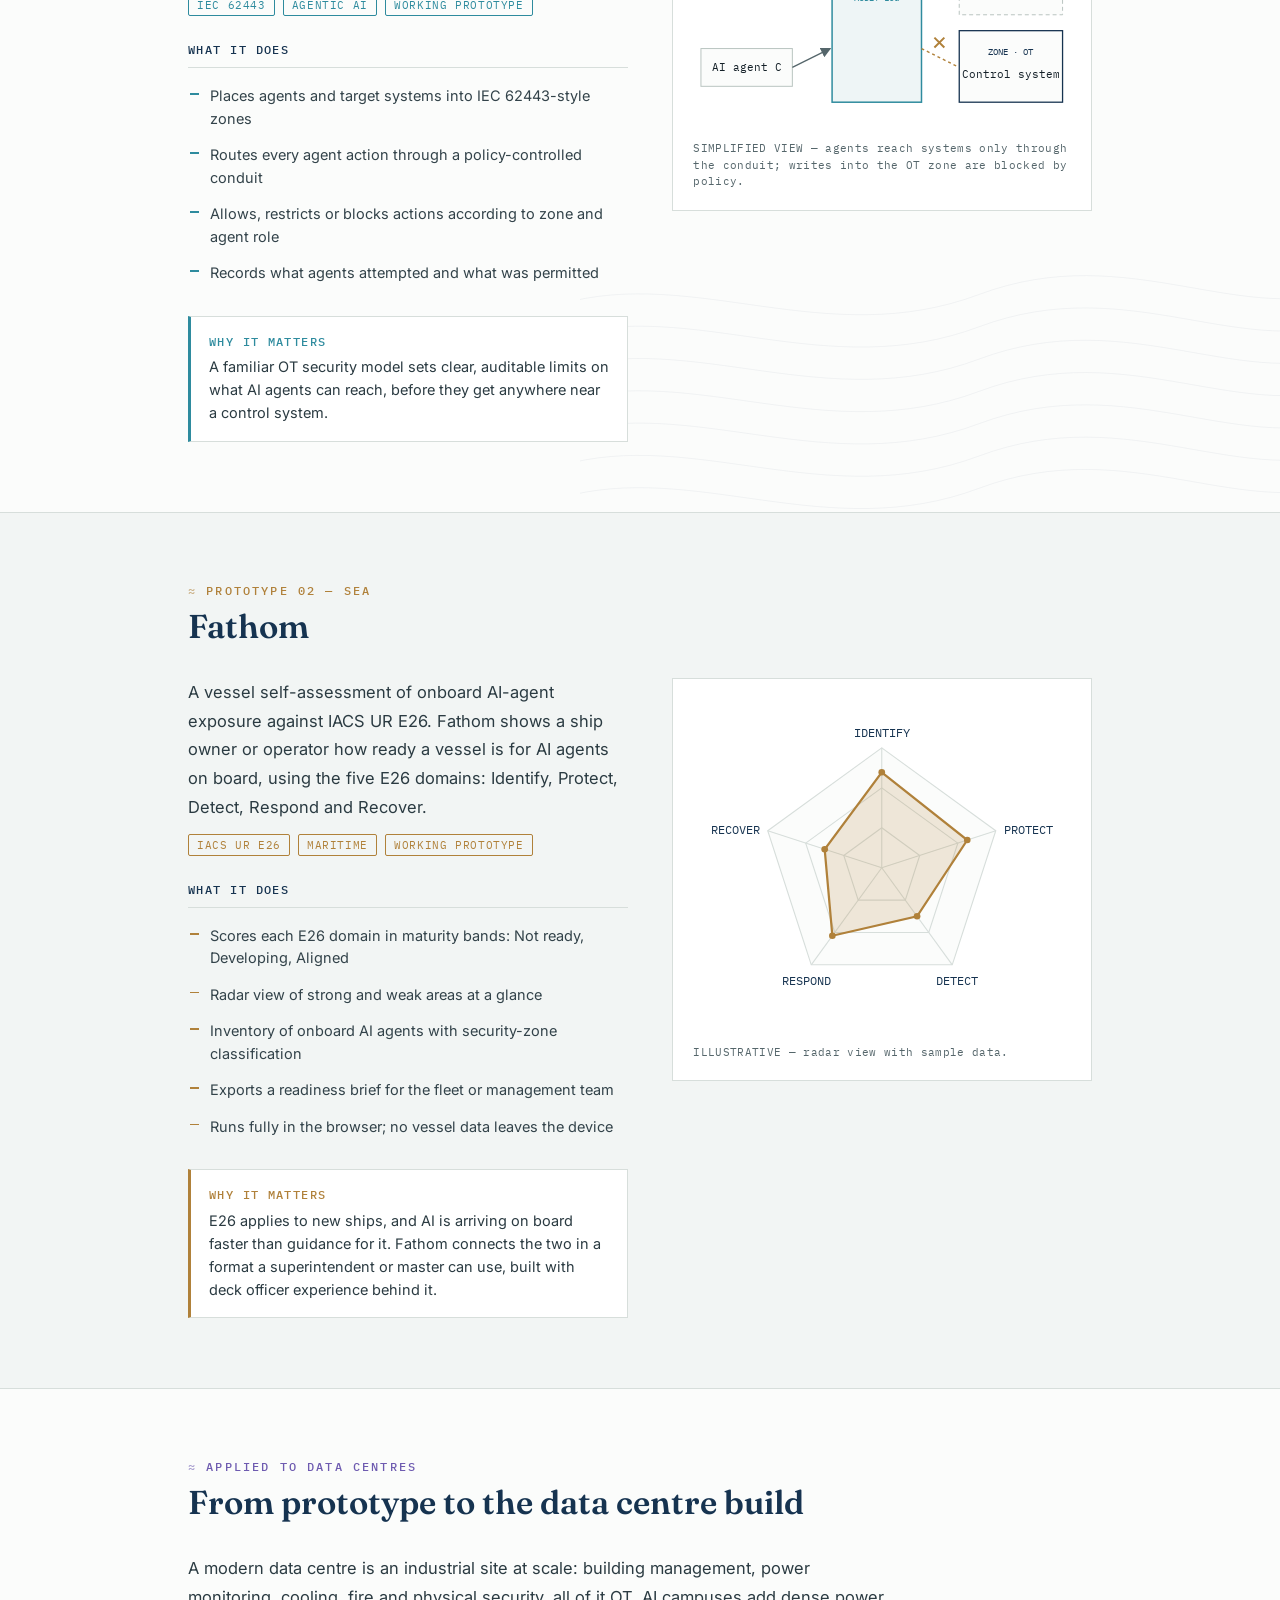
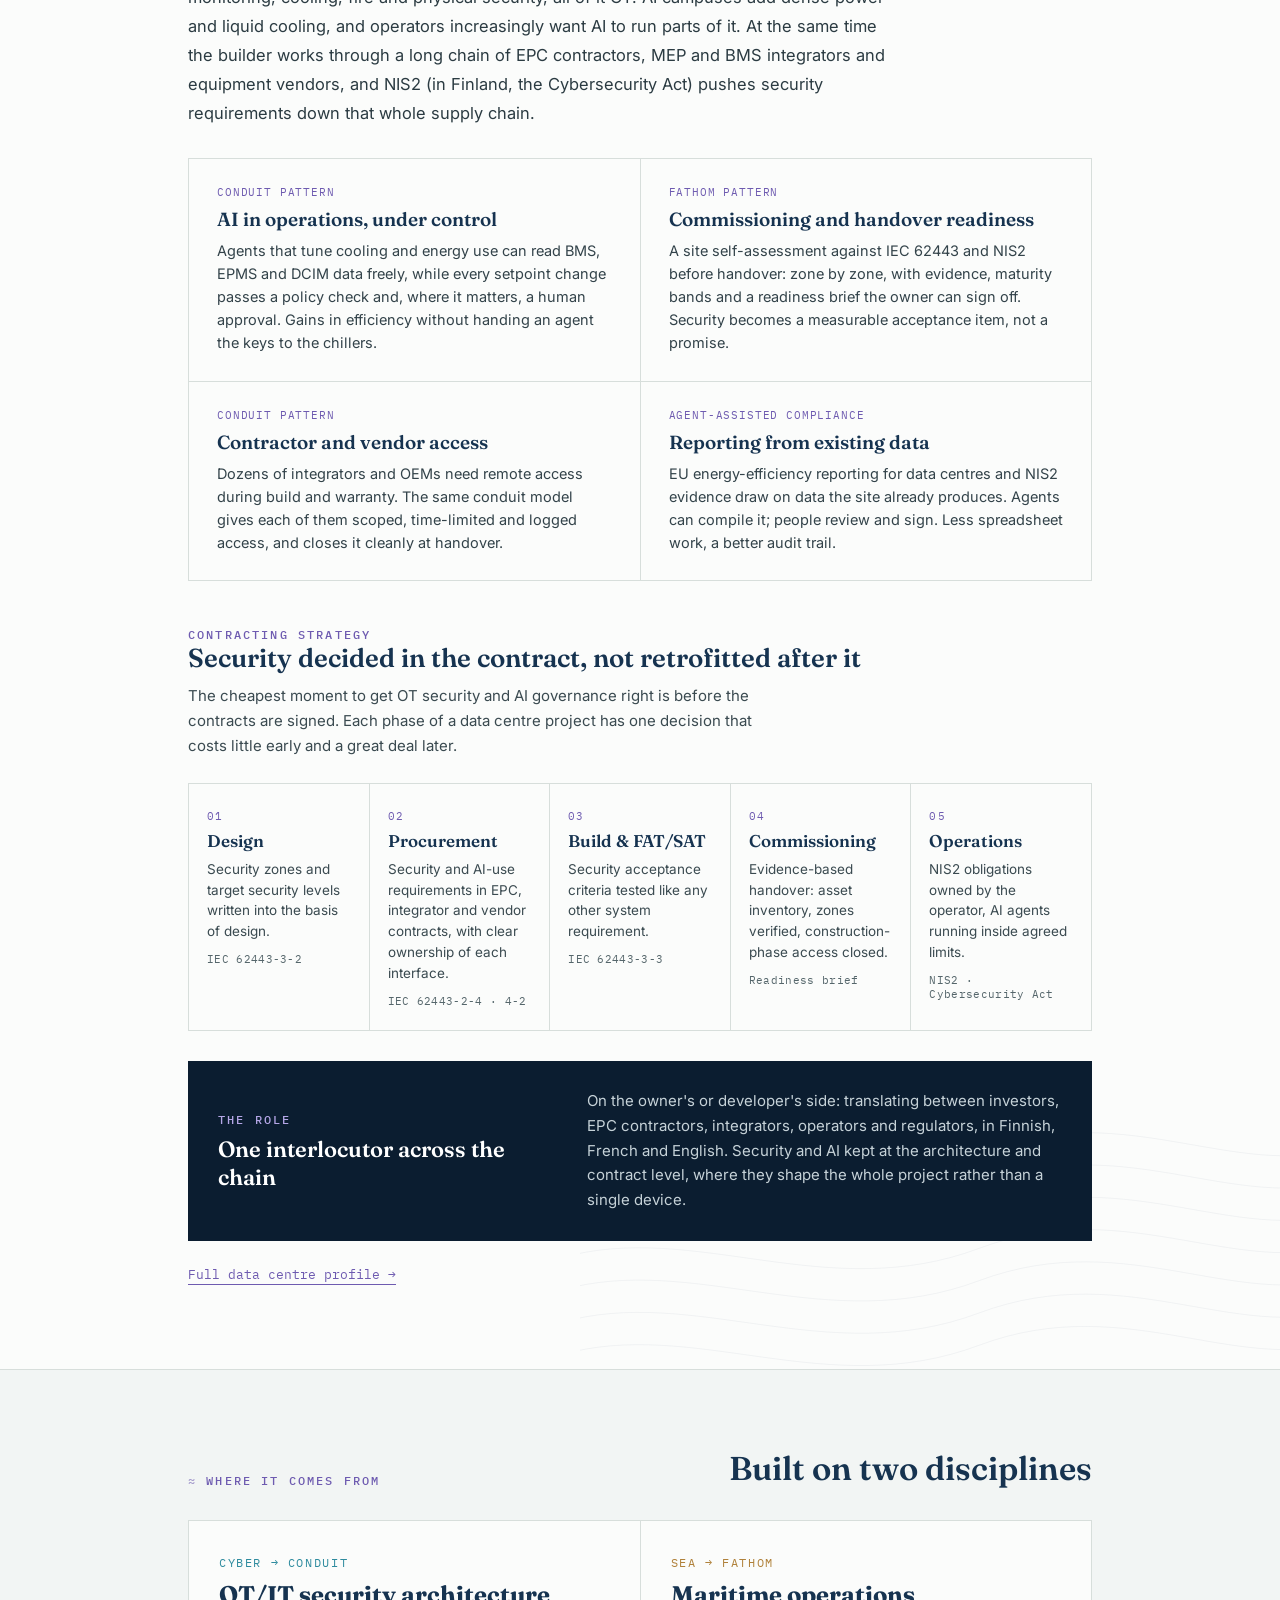
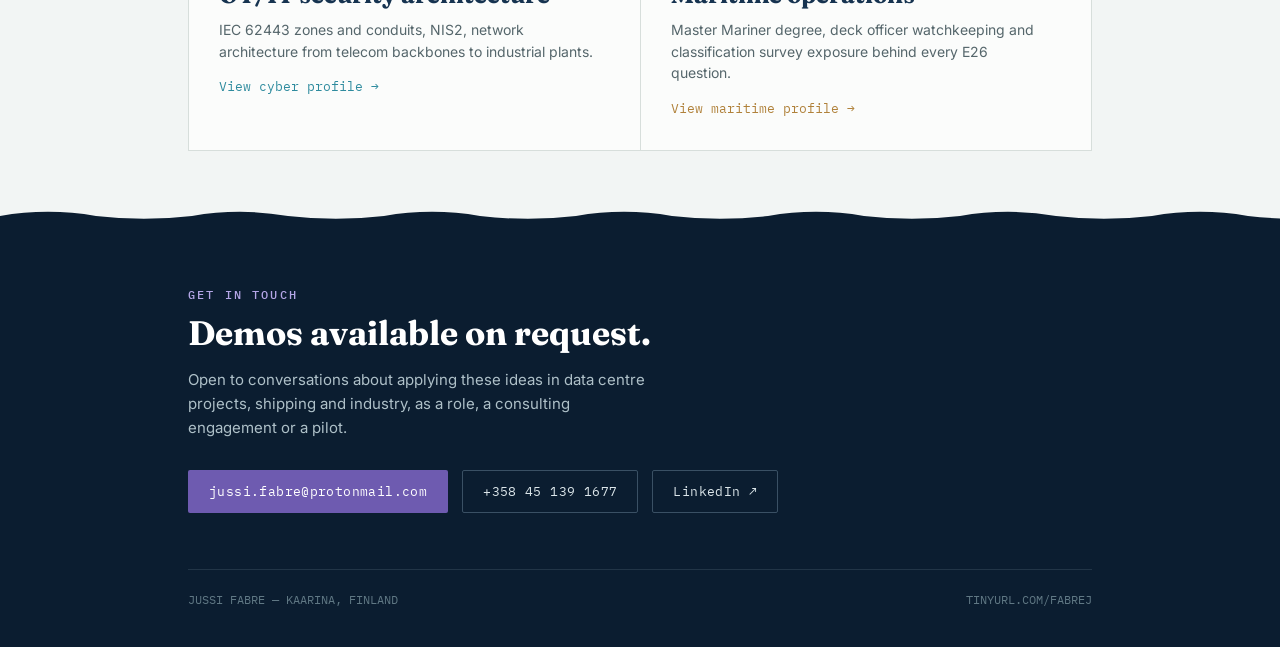
==== commit 2ccd7e91: "Update contact email to jussi.fabre@protonmail.com on all pages Co-Authored-By: Claude Opus 5.5 <nor" ====
--- a/ai.html
+++ b/ai.html
@@ -48,7 +48,7 @@
       <span>DATA CENTRES</span>
     </div>
     <div class="cta-row">
-      <a class="btn btn-primary" href="mailto:jussi.fabre@gmail.com?subject=Demo%20request%20%E2%80%94%20Conduit%20%2F%20Fathom">Request a demo</a>
+      <a class="btn btn-primary" href="mailto:jussi.fabre@protonmail.com?subject=Demo%20request%20%E2%80%94%20Conduit%20%2F%20Fathom">Request a demo</a>
       <a class="btn btn-ghost" href="#conduit">Conduit ↓</a>
       <a class="btn btn-ghost" href="#fathom">Fathom ↓</a>
       <a class="btn btn-ghost" href="#datacentres">Data centres ↓</a>
@@ -333,7 +333,7 @@
     <p>Open to conversations about applying these ideas in data centre projects, shipping
       and industry, as a role, a consulting engagement or a pilot.</p>
     <div class="contact-row">
-      <a class="btn btn-primary" href="mailto:jussi.fabre@gmail.com">jussi.fabre@gmail.com</a>
+      <a class="btn btn-primary" href="mailto:jussi.fabre@protonmail.com">jussi.fabre@protonmail.com</a>
       <a class="btn btn-ghost" href="tel:+358451391677">+358 45 139 1677</a>
       <a class="btn btn-ghost" href="https://fi.linkedin.com/in/jussi-fabre" target="_blank" rel="noopener">LinkedIn ↗</a>
     </div>
--- a/style.css
+++ b/style.css
@@ -355,3 +355,301 @@
 .dc-stack .lvl{ font-family:'IBM Plex Mono', monospace; font-size:10.5px; letter-spacing:.1em; text-transform:uppercase; color:var(--accent); }
 .dc-stack .what{ font-family:'Fraunces', serif; font-size:16px; color:var(--navy); margin-top:4px; font-weight:600; }
 .dc-stack .me{ font-size:13px; color:var(--muted); margin-top:6px; line-height:1.5; }
+
+
+/* ---------- Archipelago (saaristo) theme ---------- */
+.hero{ padding-bottom:170px; }
+.hero::before{
+  content:""; position:absolute; top:-40px; right:-120px; width:900px; height:520px;
+  background:url("data:image/svg+xml,%3Csvg xmlns='http://www.w3.org/2000/svg' viewBox='400 -160 1000 560'%3E%3Cpath d='M1026 120 L1027 127 L1027 134 L1024 141 L1020 147 L1014 153 L1008 159 L1001 164 L994 169 L987 174 L979 178 L971 182 L962 186 L952 189 L941 191 L931 191 L920 191 L910 190 L900 188 L891 187 L881 185 L872 184 L863 184 L852 183 L842 183 L830 182 L818 180 L807 177 L797 173 L789 168 L783 162 L780 155 L778 147 L779 140 L781 133 L783 126 L786 120 L788 114 L790 108 L792 102 L794 96 L797 90 L800 84 L804 78 L810 73 L817 69 L825 64 L833 61 L842 57 L850 54 L859 51 L869 48 L879 44 L889 42 L900 40 L911 39 L923 39 L934 41 L945 44 L954 48 L962 54 L968 60 L973 66 L977 72 L981 78 L986 83 L991 87 L997 92 L1004 97 L1011 102 L1017 107 L1022 113 L1026 120 Z' fill='none' stroke='%23D8AE6E' stroke-opacity='0.160' stroke-dasharray='none'/%3E%3Cpath d='M1099 120 L1102 131 L1100 142 L1095 152 L1085 162 L1074 170 L1060 177 L1046 183 L1032 189 L1019 194 L1006 199 L995 204 L983 209 L971 215 L959 220 L945 224 L931 228 L915 230 L900 230 L884 230 L869 229 L854 227 L839 224 L824 222 L808 219 L793 215 L777 211 L762 205 L749 199 L738 190 L730 181 L725 171 L724 160 L725 149 L729 139 L734 129 L739 120 L743 111 L746 103 L747 95 L747 86 L747 76 L748 66 L751 55 L756 45 L764 36 L775 28 L788 21 L803 16 L819 12 L835 10 L852 9 L868 8 L884 7 L900 7 L916 8 L932 9 L947 11 L962 14 L976 19 L988 25 L999 32 L1008 40 L1017 48 L1025 55 L1033 62 L1041 69 L1051 76 L1062 83 L1073 91 L1084 100 L1093 110 L1099 120 Z' fill='none' stroke='%23D8AE6E' stroke-opacity='0.142' stroke-dasharray='6 6'/%3E%3Cpath d='M1170 120 L1172 135 L1168 149 L1160 163 L1148 176 L1132 187 L1113 196 L1093 204 L1074 211 L1056 217 L1040 223 L1025 231 L1011 239 L997 249 L982 259 L964 269 L945 277 L923 284 L900 288 L876 289 L853 286 L830 282 L809 275 L790 267 L772 258 L755 248 L739 239 L723 229 L709 219 L695 209 L684 197 L675 185 L669 172 L666 159 L665 146 L667 133 L670 120 L673 108 L676 95 L677 83 L678 70 L678 56 L680 41 L684 26 L691 11 L703 -2 L719 -14 L738 -23 L761 -29 L786 -32 L811 -32 L835 -31 L858 -28 L880 -25 L900 -22 L920 -20 L939 -19 L960 -18 L980 -17 L1001 -14 L1022 -11 L1042 -5 L1060 2 L1077 10 L1092 20 L1105 31 L1117 42 L1128 54 L1138 66 L1149 79 L1158 92 L1165 106 L1170 120 Z' fill='none' stroke='%23D8AE6E' stroke-opacity='0.124' stroke-dasharray='none'/%3E%3Cpath d='M1225 120 L1224 138 L1221 155 L1215 172 L1205 189 L1192 204 L1176 219 L1157 231 L1136 243 L1115 254 L1095 264 L1075 275 L1055 286 L1034 299 L1013 312 L988 325 L961 336 L932 345 L900 350 L868 350 L836 346 L806 337 L780 325 L757 310 L737 295 L720 279 L705 264 L689 251 L673 238 L655 226 L637 214 L618 201 L601 187 L586 172 L575 156 L568 138 L565 120 L567 102 L571 84 L577 66 L585 49 L594 31 L604 14 L616 -3 L631 -20 L649 -36 L671 -49 L696 -60 L725 -68 L756 -72 L787 -73 L818 -71 L847 -67 L874 -63 L900 -60 L925 -57 L950 -57 L977 -58 L1005 -59 L1036 -60 L1067 -60 L1099 -56 L1129 -49 L1156 -39 L1178 -25 L1196 -8 L1209 10 L1217 28 L1221 47 L1224 66 L1225 84 L1226 102 L1225 120 Z' fill='none' stroke='%23D8AE6E' stroke-opacity='0.106' stroke-dasharray='6 6'/%3E%3Cpath d='M1275 120 L1273 140 L1274 161 L1275 182 L1275 205 L1271 227 L1263 250 L1249 271 L1229 291 L1205 309 L1177 325 L1147 338 L1115 351 L1082 362 L1048 372 L1013 381 L977 389 L939 395 L900 398 L861 398 L823 392 L787 383 L754 369 L725 352 L701 334 L679 315 L660 297 L640 281 L619 266 L594 253 L567 239 L538 225 L508 208 L480 190 L458 168 L442 145 L435 120 L437 95 L447 70 L464 47 L485 26 L510 7 L535 -11 L561 -27 L586 -43 L611 -59 L637 -74 L665 -88 L695 -100 L727 -110 L761 -118 L795 -122 L831 -124 L866 -123 L900 -122 L934 -121 L968 -121 L1004 -120 L1041 -120 L1080 -120 L1121 -117 L1161 -111 L1200 -102 L1234 -87 L1262 -68 L1282 -46 L1295 -21 L1299 5 L1297 30 L1292 55 L1285 78 L1279 99 L1275 120 Z' fill='none' stroke='%23D8AE6E' stroke-opacity='0.088' stroke-dasharray='none'/%3E%3Cpath d='M1356 120 L1357 145 L1362 170 L1368 198 L1375 227 L1378 258 L1375 290 L1363 321 L1341 350 L1310 374 L1271 394 L1226 409 L1178 418 L1129 424 L1080 427 L1033 428 L988 428 L944 429 L900 429 L856 429 L813 427 L769 422 L727 414 L687 403 L650 389 L616 372 L584 353 L554 335 L524 315 L494 296 L462 277 L428 256 L395 234 L365 209 L340 181 L322 151 L316 120 L321 89 L337 58 L364 31 L398 7 L436 -14 L474 -32 L511 -49 L545 -65 L575 -82 L603 -100 L630 -119 L658 -140 L689 -161 L724 -179 L764 -195 L807 -207 L853 -213 L900 -215 L947 -213 L993 -208 L1039 -201 L1083 -192 L1127 -181 L1170 -170 L1212 -156 L1253 -140 L1289 -121 L1321 -99 L1346 -73 L1362 -45 L1371 -16 L1373 13 L1369 42 L1364 69 L1358 95 L1356 120 Z' fill='none' stroke='%23D8AE6E' stroke-opacity='0.070' stroke-dasharray='6 6'/%3E%3Ctext x='700' y='90' font-family='monospace' font-size='11' fill='%23D8AE6E' fill-opacity='.22'%3E12%3C/text%3E%3Ctext x='820' y='200' font-family='monospace' font-size='11' fill='%23D8AE6E' fill-opacity='.22'%3E18%3C/text%3E%3Ctext x='1010' y='60' font-family='monospace' font-size='11' fill='%23D8AE6E' fill-opacity='.22'%3E7%3C/text%3E%3Ctext x='1100' y='210' font-family='monospace' font-size='11' fill='%23D8AE6E' fill-opacity='.22'%3E24%3C/text%3E%3Ctext x='640' y='250' font-family='monospace' font-size='11' fill='%23D8AE6E' fill-opacity='.22'%3E31%3C/text%3E%3Ctext x='560' y='140' font-family='monospace' font-size='11' fill='%23D8AE6E' fill-opacity='.22'%3E27%3C/text%3E%3Cg transform='translate(1060 150)' stroke='%23D8AE6E' stroke-opacity='.28' fill='none'%3E%3Ccircle r='46'/%3E%3Ccircle r='38' stroke-dasharray='2 4'/%3E%3Cpath d='M0 -60 L7 -7 L60 0 L7 7 L0 60 L-7 7 L-60 0 L-7 -7 Z' fill='%23D8AE6E' fill-opacity='.08'/%3E%3Cpath d='M0 -60 L0 60 M-60 0 L60 0'/%3E%3C/g%3E%3Ctext x='1055' y='80' font-family='monospace' font-size='11' fill='%23D8AE6E' fill-opacity='.35'%3EN%3C/text%3E%3C/svg%3E") no-repeat center/contain;
+  pointer-events:none; opacity:.9;
+}
+@media(max-width:760px){ .hero::before{ right:-380px; opacity:.55; } }
+.hero::after{
+  content:""; position:absolute; left:0; right:0; bottom:-1px; height:150px;
+  background:url("data:image/svg+xml,%3Csvg xmlns='http://www.w3.org/2000/svg' viewBox='0 0 2400 150' preserveAspectRatio='xMidYMax slice'%3E%3Cg fill='%23173452'%3E%3Cpath d='M40 128 Q140 92 260 104 Q330 112 380 128 Z'/%3E%3Cpath d='M820 128 Q900 100 1010 106 Q1080 110 1120 128 Z'/%3E%3Cpath d='M1380 128 Q1460 96 1560 108 Q1600 114 1640 128 Z'/%3E%3Cpath d='M1900 128 Q2000 88 2120 102 Q2200 110 2250 128 Z'/%3E%3Cpath d='M930 77 L934.576 88.7 L932.496 88.7 L938.32 103 L921.68 103 L927.504 88.7 L925.424 88.7 Z'/%3E%3Cpath d='M955 70 L960.632 84.4 L958.072 84.4 L965.24 102 L944.76 102 L951.928 84.4 L949.368 84.4 Z'/%3E%3Cpath d='M985 80 L989.224 90.8 L987.304 90.8 L992.68 104 L977.32 104 L982.696 90.8 L980.776 90.8 Z'/%3E%3Cpath d='M1985 66 L1990.28 79.5 L1987.88 79.5 L1994.6 96 L1975.4 96 L1982.12 79.5 L1979.72 79.5 Z'/%3E%3Cpath d='M2015 56 L2021.688 73.1 L2018.648 73.1 L2027.16 94 L2002.84 94 L2011.352 73.1 L2008.312 73.1 Z'/%3E%3Cpath d='M2050 66 L2055.28 79.5 L2052.88 79.5 L2059.6 96 L2040.4 96 L2047.12 79.5 L2044.72 79.5 Z'/%3E%3Cpath d='M150 72 L154.928 84.6 L152.688 84.6 L158.96 100 L141.04 100 L147.312 84.6 L145.072 84.6 Z'/%3E%3Cpath d='M180 64 L185.984 79.3 L183.264 79.3 L190.88 98 L169.12 98 L176.736 79.3 L174.016 79.3 Z'/%3E%3C/g%3E%3Crect x='0' y='127' width='2400' height='23' fill='%230B1D30'/%3E%3Cpath d='M300 131 h40' stroke='%23D8AE6E' stroke-opacity='.25' stroke-width='1.2'/%3E%3Cpath d='M700 131 h26' stroke='%23D8AE6E' stroke-opacity='.25' stroke-width='1.2'/%3E%3Cpath d='M1180 131 h50' stroke='%23D8AE6E' stroke-opacity='.25' stroke-width='1.2'/%3E%3Cpath d='M1560 131 h30' stroke='%23D8AE6E' stroke-opacity='.25' stroke-width='1.2'/%3E%3Cpath d='M1900 131 h44' stroke='%23D8AE6E' stroke-opacity='.25' stroke-width='1.2'/%3E%3Cpath d='M2150 131 h24' stroke='%23D8AE6E' stroke-opacity='.25' stroke-width='1.2'/%3E%3Cpath d='M1090 120 L1118 120 L1112 125 L1094 125 Z' fill='%23C6D2D8' fill-opacity='.7'/%3E%3Cpath d='M1104 119 L1104 92 L1120 118 Z' fill='%23DCE6EA' fill-opacity='.75'/%3E%3Cpath d='M1102 119 L1102 98 L1092 118 Z' fill='%23DCE6EA' fill-opacity='.55'/%3E%3Cg fill='%23071524'%3E%3Cpath d='M380 128 Q430 108 520 106 Q600 106 660 128 Z'/%3E%3Cpath d='M1180 128 Q1220 116 1280 116 Q1320 118 1340 128 Z'/%3E%3Cpath d='M1660 128 Q1700 112 1760 112 Q1800 114 1830 128 Z'/%3E%3Cpath d='M2260 128 Q2320 104 2400 104 L2400 128 Z'/%3E%3Cpath d='M450 80 L455.28 93.5 L452.88 93.5 L459.6 110 L440.4 110 L447.12 93.5 L444.72 93.5 Z'/%3E%3Cpath d='M472 68 L479.04 86.0 L475.84 86.0 L484.8 108 L459.2 108 L468.16 86.0 L464.96 86.0 Z'/%3E%3Cpath d='M495 73 L500.984 88.3 L498.264 88.3 L505.88 107 L484.12 107 L491.736 88.3 L489.016 88.3 Z'/%3E%3Cpath d='M520 61 L528.096 81.7 L524.416 81.7 L534.72 107 L505.28 107 L515.584 81.7 L511.904 81.7 Z'/%3E%3Cpath d='M548 71 L554.336 87.2 L551.456 87.2 L559.52 107 L536.48 107 L544.544 87.2 L541.664 87.2 Z'/%3E%3Cpath d='M575 78 L580.28 91.5 L577.88 91.5 L584.6 108 L565.4 108 L572.12 91.5 L569.72 91.5 Z'/%3E%3Cpath d='M604 86 L608.224 96.8 L606.304 96.8 L611.68 110 L596.32 110 L601.696 96.8 L599.776 96.8 Z'/%3E%3Cpath d='M2300 70 L2306.688 87.1 L2303.648 87.1 L2312.16 108 L2287.84 108 L2296.352 87.1 L2293.312 87.1 Z'/%3E%3Cpath d='M2330 55 L2338.8 77.5 L2334.8 77.5 L2346.0 105 L2314.0 105 L2325.2 77.5 L2321.2 77.5 Z'/%3E%3Cpath d='M2360 62 L2367.392 80.9 L2364.032 80.9 L2373.44 104 L2346.56 104 L2355.968 80.9 L2352.608 80.9 Z'/%3E%3Cpath d='M2390 70 L2395.984 85.3 L2393.264 85.3 L2400.88 104 L2379.12 104 L2386.736 85.3 L2384.016 85.3 Z'/%3E%3C/g%3E%3Cdefs%3E%3ClinearGradient id='bm' x1='1' x2='0'%3E%3Cstop offset='0' stop-color='%23F2D29A' stop-opacity='.35'/%3E%3Cstop offset='1' stop-color='%23F2D29A' stop-opacity='0'/%3E%3C/linearGradient%3E%3C/defs%3E%3Cpath d='M1736 74 L1560 60 L1560 86 Z' fill='url(%23bm)'/%3E%3Crect x='1730' y='76' width='12' height='38' fill='%23E9EEF0'/%3E%3Crect x='1730' y='90' width='12' height='6' fill='%23B0813A'/%3E%3Crect x='1728' y='70' width='16' height='7' fill='%2307152A'/%3E%3Ccircle cx='1736' cy='74' r='3.2' fill='%23F2D29A'/%3E%3Cpath d='M0 134 Q75 128 150 134 Q225 140 300 134 Q375 128 450 134 Q525 140 600 134 Q675 128 750 134 Q825 140 900 134 Q975 128 1050 134 Q1125 140 1200 134 Q1275 128 1350 134 Q1425 140 1500 134 Q1575 128 1650 134 Q1725 140 1800 134 Q1875 128 1950 134 Q2025 140 2100 134 Q2175 128 2250 134 Q2325 140 2400 134 L2400 150 L0 150 Z' fill='%23F2F5F4'/%3E%3C/svg%3E") no-repeat center bottom/auto 150px;
+  pointer-events:none;
+}
+@media(min-width:2400px){ .hero::after{ background-size:100% 150px; } }
+.hero .wrap{ z-index:2; }
+@media(max-width:600px){ .hero{ padding-bottom:130px; } .hero::after{ height:110px; background-size:auto 110px; } }
+
+section.alt{ background-image:url("data:image/svg+xml,%3Csvg xmlns='http://www.w3.org/2000/svg' viewBox='0 0 800 300'%3E%3Cpath d='M-20 60 C 120 20, 260 110, 420 50 S 700 90, 820 40' fill='none' stroke='%23163350' stroke-opacity='.05'/%3E%3Cpath d='M-20 94 C 120 54, 260 144, 420 84 S 700 124, 820 74' fill='none' stroke='%23163350' stroke-opacity='.05'/%3E%3Cpath d='M-20 128 C 120 88, 260 178, 420 118 S 700 158, 820 108' fill='none' stroke='%23163350' stroke-opacity='.05'/%3E%3Cpath d='M-20 162 C 120 122, 260 212, 420 152 S 700 192, 820 142' fill='none' stroke='%23163350' stroke-opacity='.05'/%3E%3Cpath d='M-20 196 C 120 156, 260 246, 420 186 S 700 226, 820 176' fill='none' stroke='%23163350' stroke-opacity='.05'/%3E%3Cpath d='M-20 230 C 120 190, 260 280, 420 220 S 700 260, 820 210' fill='none' stroke='%23163350' stroke-opacity='.05'/%3E%3Cpath d='M-20 264 C 120 224, 260 314, 420 254 S 700 294, 820 244' fill='none' stroke='%23163350' stroke-opacity='.05'/%3E%3C/svg%3E"); background-repeat:no-repeat; background-position:right -60px bottom -20px; background-size:760px auto; }
+
+footer{ position:relative; }
+footer::before{
+  content:""; position:absolute; left:0; right:0; top:-26px; height:28px;
+  background:url("data:image/svg+xml,%3Csvg xmlns='http://www.w3.org/2000/svg' viewBox='0 0 2400 40' preserveAspectRatio='none'%3E%3Cpath d='M0 30 Q90 18 180 30 Q270 38 360 30 Q450 18 540 30 Q630 38 720 30 Q810 18 900 30 Q990 38 1080 30 Q1170 18 1260 30 Q1350 38 1440 30 Q1530 18 1620 30 Q1710 38 1800 30 Q1890 18 1980 30 Q2070 38 2160 30 Q2250 18 2340 30 Q2430 38 2520 30 L2400 40 L0 40 Z' fill='%230B1D30'/%3E%3Cpath d='M0 24 Q90 18 180 30 Q270 38 360 30 Q450 18 540 30 Q630 38 720 30 Q810 18 900 30 Q990 38 1080 30 Q1170 18 1260 30 Q1350 38 1440 30 Q1530 18 1620 30 Q1710 38 1800 30 Q1890 18 1980 30 Q2070 38 2160 30 Q2250 18 2340 30 Q2430 38 2520 30 L2400 40 L0 40 Z' fill='none'/%3E%3C/svg%3E") no-repeat center/100% 100%;
+  pointer-events:none;
+}
+
+/* chart-style section eyebrow: small depth mark */
+.section-head .eyebrow::before{ content:"≈ "; opacity:.6; }
+
+/* ---------- Maritime advisory: stats strip + interactive vessel ---------- */
+:root{ --alert:#C2412D; --safe:#2E8B9E; }
+section.mx-stats{ padding:0; position:relative; z-index:3; margin-top:-64px; }
+.mx-stat-grid{
+  display:grid; grid-template-columns:repeat(4,1fr); gap:1px;
+  background:var(--line); border:1px solid var(--line);
+  box-shadow:0 18px 40px -24px rgba(11,29,48,.45);
+}
+.mx-stat{ background:var(--paper); padding:22px 22px 20px; }
+.mx-num{ font-family:'Fraunces', serif; font-weight:700; font-size:clamp(20px,2.4vw,26px); color:var(--navy); line-height:1.1; }
+.mx-cap{ font-size:13px; color:var(--muted); margin-top:8px; line-height:1.45; }
+.mx-stat:first-child .mx-num{ color:var(--brass); }
+@media(max-width:760px){ .mx-stat-grid{ grid-template-columns:repeat(2,1fr); } section.mx-stats{ margin-top:-40px; } }
+
+.exp-cell p.mx-outcome{ margin:14px 0 0; }
+
+.mx-figure{
+  margin:0; background:#fff; border:1px solid var(--line);
+  box-shadow:0 22px 50px -34px rgba(11,29,48,.5);
+}
+.mx-figbar{
+  display:flex; justify-content:space-between; align-items:center; gap:14px; flex-wrap:wrap;
+  padding:16px 20px; border-bottom:1px solid var(--line); background:var(--paper);
+}
+.mx-figtitle{ font-family:'Fraunces', serif; font-weight:600; font-size:17px; color:var(--navy); display:flex; gap:12px; align-items:center; flex-wrap:wrap; }
+.mx-figtitle .mono{ font-size:10.5px; letter-spacing:.16em; color:var(--brass); border:1px solid var(--brass-light); padding:3px 7px; font-family:'IBM Plex Mono', monospace; font-weight:500; }
+.mx-toggle{ display:flex; border:1px solid var(--line-strong); border-radius:3px; overflow:hidden; }
+.mx-toggle button{
+  font-family:'IBM Plex Mono', monospace; font-size:11.5px; letter-spacing:.03em;
+  background:#fff; color:var(--muted); border:0; padding:9px 12px; cursor:pointer;
+  transition:background .2s ease, color .2s ease;
+}
+.mx-toggle button + button{ border-left:1px solid var(--line-strong); }
+.mx-toggle button[aria-pressed="true"]{ background:var(--navy); color:#fff; }
+.mx-figure[data-mode="flat"] .mx-toggle button[data-mode="flat"][aria-pressed="true"]{ background:var(--alert); }
+.mx-figure[data-mode="seg"] .mx-toggle button[data-mode="seg"][aria-pressed="true"]{ background:var(--safe); }
+
+.mx-ship{ display:block; width:100%; height:auto; padding:14px 10px 0; font-family:'Inter', sans-serif; }
+.mx-shore rect{ fill:var(--navy-deep); }
+.mx-shore .mx-t-strong{ fill:#fff; }
+.mx-shore .mx-t-small{ fill:var(--brass-light); }
+.mx-t-strong{ font-family:'IBM Plex Mono', monospace; font-size:13px; letter-spacing:.16em; font-weight:500; }
+.mx-t-small{ font-family:'IBM Plex Mono', monospace; font-size:11px; letter-spacing:.08em; fill:var(--muted); }
+.mx-link{ fill:none; stroke:var(--line-strong); stroke-width:1.6; stroke-dasharray:3 6; }
+.mx-sea{ fill:#E3ECEE; }
+.mx-wave{ fill:none; stroke:#B9CDD2; stroke-width:1.4; }
+.mx-hull{ fill:#EEF2F1; stroke:var(--navy); stroke-width:1.6; }
+.mx-super{ fill:#F6F8F7; stroke:var(--navy); stroke-width:1.4; }
+.mx-mast line{ stroke:var(--navy); stroke-width:2; }
+.mx-mast path{ fill:#fff; stroke:var(--navy); stroke-width:1.4; }
+
+.mx-zone{ cursor:pointer; outline:none; }
+.mx-zone rect{ fill:#fff; stroke:var(--line-strong); stroke-width:1.4; transition:fill .4s ease, stroke .4s ease; }
+.mx-zone circle{ fill:var(--navy); transition:fill .4s ease; }
+.mx-badge{ fill:#fff; font-family:'IBM Plex Mono', monospace; font-size:12px; font-weight:500; pointer-events:none; }
+.mx-label{ fill:var(--ink); font-size:14px; font-weight:500; pointer-events:none; }
+.mx-zone:hover rect, .mx-zone:focus-visible rect{ stroke:var(--brass); stroke-width:2; }
+.mx-zone.is-active rect{ stroke:var(--brass); stroke-width:2.6; }
+.mx-zone.is-active circle{ fill:var(--brass); }
+.mx-core rect{ fill:var(--navy); opacity:.08; }
+.mx-core .mx-t-small{ fill:var(--navy); font-size:10.5px; }
+
+.mx-flat path, .mx-seg > path{ fill:none; stroke-width:1.6; transition:opacity .5s ease; }
+.mx-flat path{ stroke:var(--line-strong); }
+.mx-seg > path{ stroke:var(--navy); opacity:.7; }
+.mx-fw rect{ fill:var(--brass); stroke:#fff; stroke-width:1.2; }
+
+.mx-atk{ fill:none; stroke:var(--alert); stroke-width:2.4; stroke-linecap:round; stroke-dasharray:10 12; animation:mxFlow 1.4s linear infinite; }
+@keyframes mxFlow{ to{ stroke-dashoffset:-44; } }
+.mx-blocked rect{ fill:var(--safe); }
+.mx-blocked text{ fill:#fff; font-family:'IBM Plex Mono', monospace; font-size:10.5px; letter-spacing:.1em; font-weight:500; }
+
+/* mode: flat */
+.mx-figure[data-mode="flat"] .mx-seg,
+.mx-figure[data-mode="flat"] .mx-atk-seg,
+.mx-figure[data-mode="flat"] .mx-core{ opacity:0; }
+.mx-figure[data-mode="flat"] .mx-zone rect{ fill:#FBEDEA; stroke:#E3A496; }
+.mx-figure[data-mode="flat"] .mx-zone circle{ fill:var(--alert); }
+.mx-figure[data-mode="flat"] .mx-zone.is-active rect{ stroke:var(--alert); }
+/* mode: segmented */
+.mx-figure[data-mode="seg"] .mx-flat,
+.mx-figure[data-mode="seg"] .mx-atk-flat{ opacity:0; }
+.mx-figure[data-mode="seg"] .mx-zone rect{ fill:#EDF6F8; stroke:#9FCFD9; }
+.mx-figure[data-mode="seg"] .mx-zone--dmz rect{ fill:#FBF3E6; stroke:var(--brass-light); }
+.mx-figure[data-mode="seg"] .mx-zone.is-active rect{ stroke:var(--brass); }
+.mx-seg, .mx-atk-seg, .mx-flat, .mx-atk-flat, .mx-core{ transition:opacity .6s ease; }
+
+.mx-caption{ padding:12px 22px 18px; font-size:14.5px; line-height:1.6; color:#33434A; border-bottom:1px solid var(--line); min-height:3.4em; }
+.mx-figure[data-mode="flat"] .mx-caption strong{ color:var(--alert); }
+.mx-figure[data-mode="seg"] .mx-caption strong{ color:var(--safe); }
+
+.mx-explorer{ display:grid; grid-template-columns:240px 1fr; }
+.mx-legend{ border-right:1px solid var(--line); padding:12px 0; }
+.mx-leg{
+  display:flex; align-items:center; gap:10px; width:100%; text-align:left;
+  background:none; border:0; padding:9px 20px; cursor:pointer;
+  font-family:'Inter', sans-serif; font-size:14px; color:#33434A;
+  border-left:3px solid transparent; transition:background .2s ease;
+}
+.mx-leg:hover{ background:var(--bg); }
+.mx-leg.is-active{ border-left-color:var(--brass); background:#FBF6EE; color:var(--navy); font-weight:600; }
+.mx-leg-badge{
+  flex:none; width:22px; height:22px; border-radius:50%; background:var(--navy); color:#fff;
+  font-family:'IBM Plex Mono', monospace; font-size:11px; display:grid; place-items:center;
+}
+.mx-leg.is-active .mx-leg-badge{ background:var(--brass); }
+.mx-detail{ padding:22px 26px 24px; }
+.mx-d-eyebrow{ font-size:11px; letter-spacing:.16em; color:var(--brass); }
+.mx-detail h3{ font-size:21px; color:var(--navy); margin-top:4px; }
+.mx-detail dl{ margin:14px 0 0; display:grid; grid-template-columns:150px 1fr; gap:10px 16px; }
+.mx-detail dt{ font-family:'IBM Plex Mono', monospace; font-size:11px; letter-spacing:.08em; text-transform:uppercase; color:var(--muted); padding-top:3px; }
+.mx-detail dd{ margin:0; font-size:14.5px; line-height:1.55; color:#2B3B42; }
+.mx-d-refs{ margin-top:16px; padding-top:12px; border-top:1px dashed var(--line-strong); font-size:11.5px; color:var(--navy); }
+
+@media(max-width:720px){
+  .mx-hide-sm, .mx-label{ display:none; }
+  .mx-badge{ font-size:15px; }
+  .mx-zone circle{ r:14; }
+  .mx-core .mx-t-small{ display:none; }
+  .mx-explorer{ grid-template-columns:1fr; }
+  .mx-legend{ border-right:0; border-bottom:1px solid var(--line); display:grid; grid-template-columns:1fr 1fr; padding:6px 0; }
+  .mx-leg{ padding:8px 14px; font-size:13px; }
+  .mx-detail dl{ grid-template-columns:1fr; gap:4px; }
+  .mx-detail dd{ margin-bottom:8px; }
+  .mx-toggle{ width:100%; }
+  .mx-toggle button{ flex:1; }
+}
+@media (prefers-reduced-motion: reduce){
+  .mx-atk{ animation:none; stroke-dasharray:none; }
+}
+@media(max-width:720px){ .mx-ship{ padding:10px 0 0; } .mx-hull, .mx-super{ stroke-width:2.2; } }
+
+/* ---------- Warm theme: palette, motion & polish (maritime + DC) ---------- */
+body.theme-warm{
+  --bg:#F7F3EB; --paper:#FCFAF5; --line:#E6DED0; --line-strong:#CFC2AC;
+  --ease-out:cubic-bezier(.2,.7,.2,1);
+}
+body.theme-warm section.alt{ background-color:var(--paper); }
+body.theme-warm .flag{ background:#FFFDF8; border-radius:999px; padding:6px 13px; }
+
+/* hero entrance */
+@keyframes mxRise{ from{ opacity:0; transform:translateY(16px); } to{ opacity:1; transform:none; } }
+.theme-warm .hero .eyebrow,
+.theme-warm .hero h1,
+.theme-warm .hero .role,
+.theme-warm .hero p.lede,
+.theme-warm .hero .coords,
+.theme-warm .hero .cta-row{ animation:mxRise .9s var(--ease-out) both; }
+.theme-warm .hero h1{ animation-delay:.08s; }
+.theme-warm .hero .role{ animation-delay:.18s; }
+.theme-warm .hero p.lede{ animation-delay:.28s; }
+.theme-warm .hero .coords{ animation-delay:.38s; }
+.theme-warm .hero .cta-row{ animation-delay:.48s; }
+
+/* buttons: warm glow */
+.theme-warm .btn{ border-radius:3px; transition:transform .25s var(--ease-out), box-shadow .25s ease, background .25s ease, color .25s ease, border-color .25s ease; }
+.theme-warm .btn-primary{ box-shadow:0 8px 22px -12px rgba(40,30,10,.55); }
+.theme-warm .btn-primary:hover{ box-shadow:0 14px 30px -12px rgba(40,30,10,.6); transform:translateY(-2px); }
+
+/* scroll reveal (class added by JS only, so content never hides without it) */
+.mx-reveal{ opacity:0; transform:translateY(22px); transition:opacity .8s var(--ease-out), transform .8s var(--ease-out); transition-delay:var(--d,0s); }
+.mx-reveal.in{ opacity:1; transform:none; }
+
+/* section heading accent line */
+.theme-warm .section-head h2{ position:relative; padding-bottom:12px; }
+.theme-warm .section-head h2::after{
+  content:""; position:absolute; left:0; bottom:0; height:2px; width:0;
+  background:linear-gradient(90deg,var(--accent),var(--accent-light));
+  transition:width 1s var(--ease-out) .25s;
+}
+.theme-warm .section-head.in h2::after{ width:56px; }
+
+/* stats */
+.theme-warm .mx-stat-grid{ border-radius:6px; overflow:hidden; box-shadow:0 24px 50px -28px rgba(60,40,10,.35); }
+.theme-warm .mx-stat{ transition:background .3s ease; }
+.theme-warm .mx-stat:hover{ background:#FFFDF8; }
+.mx-trust{ list-style:none; margin:22px 0 0; padding:0; display:flex; flex-wrap:wrap; gap:10px 26px; justify-content:center; }
+.mx-trust li{ display:flex; align-items:center; gap:8px; font-size:13.5px; color:var(--muted); }
+.mx-trust svg{ width:16px; height:16px; flex:none; fill:none; stroke:var(--brass); stroke-width:2; stroke-linecap:round; stroke-linejoin:round;
+  background:#F4EAD8; border-radius:50%; padding:2px; box-sizing:content-box; }
+
+/* cards: warm hover with brass rule */
+.theme-warm .exp-grid{ border-radius:6px; overflow:hidden; }
+.theme-warm .exp-cell{ transition:background .35s ease, box-shadow .35s ease; }
+.theme-warm .exp-cell:hover{ background:#FFFDF8; box-shadow:inset 0 3px 0 var(--accent); }
+.theme-warm .exp-cell h3{ transition:color .3s ease; }
+.theme-warm .exp-cell:hover h3{ color:var(--accent); }
+
+/* figure */
+.theme-warm .mx-figure{ border-radius:8px; overflow:hidden; background:#FFFEFB; box-shadow:0 30px 60px -36px rgba(60,40,10,.45); }
+.theme-warm .mx-toggle{ border-radius:999px; }
+.theme-warm .mx-toggle button{ transition:background .35s ease, color .35s ease; }
+.theme-warm .mx-sea{ fill:#E6EEEE; }
+.mx-vessel{ animation:mxBob 7s ease-in-out infinite; transform-box:view-box; transform-origin:50% 90%; }
+@keyframes mxBob{ 0%,100%{ transform:translateY(0) rotate(0deg); } 50%{ transform:translateY(-2.5px) rotate(-.25deg); } }
+.mx-wave{ animation:mxDrift 9s linear infinite; }
+.mx-wave--2{ opacity:.55; animation-duration:14s; animation-direction:reverse; }
+@keyframes mxDrift{ to{ transform:translateX(80px); } }
+.mx-blocked{ transform-box:fill-box; transform-origin:center; }
+.mx-figure[data-mode="seg"] .mx-blocked{ animation:mxPop .6s var(--ease-out) both .2s; }
+@keyframes mxPop{ from{ opacity:0; transform:scale(.6); } to{ opacity:1; transform:none; } }
+.mx-detail > *{ animation:mxRise .45s var(--ease-out) both; }
+.mx-detail > *:nth-child(2){ animation-delay:.05s; }
+.mx-detail > *:nth-child(3){ animation-delay:.1s; }
+.mx-detail > *:nth-child(4){ animation-delay:.15s; }
+
+/* credentials & footer */
+.theme-warm footer .btn-ghost{ border-radius:3px; }
+
+@media (prefers-reduced-motion: reduce){
+  .theme-warm .hero *, .mx-vessel, .mx-wave, .mx-detail > *, .mx-blocked{ animation:none !important; }
+  .mx-reveal{ opacity:1; transform:none; transition:none; }
+  .theme-warm .section-head h2::after{ width:56px; transition:none; }
+}
+
+/* ---------- Sector models & engagement models (maritime + DC) ---------- */
+.sx-grid{ display:grid; grid-template-columns:repeat(2,1fr); gap:18px; }
+@media(max-width:760px){ .sx-grid{ grid-template-columns:1fr; } }
+.sx-card{
+  background:#FFFEFB; border:1px solid var(--line); border-radius:8px; padding:26px 26px 22px;
+  display:flex; flex-direction:column; position:relative; overflow:hidden;
+  transition:transform .35s var(--ease-out, ease), box-shadow .35s ease, border-color .35s ease;
+}
+.sx-card::after{
+  content:""; position:absolute; left:0; top:0; height:3px; width:0;
+  background:linear-gradient(90deg,var(--accent),var(--accent-light)); transition:width .6s var(--ease-out, ease);
+}
+.sx-card:hover{ transform:translateY(-4px); box-shadow:0 22px 44px -28px rgba(60,40,10,.45); border-color:var(--line-strong); }
+.sx-card:hover::after{ width:100%; }
+.sx-top{ display:flex; align-items:center; gap:14px; }
+.sx-icon{
+  width:46px; height:46px; flex:none; border-radius:50%; display:grid; place-items:center;
+  background:#F6EEDF; color:var(--accent); transition:transform .5s var(--ease-out, ease);
+}
+body.page-dc .sx-icon{ background:#E8F1EC; }
+.sx-card:hover .sx-icon{ transform:rotate(-8deg) scale(1.06); }
+.sx-icon svg{ width:24px; height:24px; fill:none; stroke:currentColor; stroke-width:1.6; stroke-linecap:round; stroke-linejoin:round; }
+.sx-k{ font-family:'IBM Plex Mono', monospace; font-size:10.5px; letter-spacing:.14em; text-transform:uppercase; color:var(--accent); }
+.sx-card h3{ font-size:21px; color:var(--navy); margin-top:2px; font-weight:600; }
+.sx-who{ margin:16px 0 0; font-size:13px; color:var(--muted); line-height:1.5; }
+.sx-who b{ font-family:'IBM Plex Mono', monospace; font-weight:500; font-size:10.5px; letter-spacing:.12em; text-transform:uppercase; color:var(--ink); margin-right:6px; }
+.sx-why{ margin:12px 0 0; font-size:15px; line-height:1.6; color:#2B3B42; }
+.sx-card ul{ list-style:none; margin:14px 0 0; padding:0; }
+.sx-card li{ position:relative; padding:5px 0 5px 20px; font-size:14px; line-height:1.5; color:#33434A; }
+.sx-card li::before{ content:""; position:absolute; left:2px; top:12px; width:9px; height:2px; background:var(--accent); border-radius:2px; }
+.sx-std{ margin-top:auto; padding-top:16px; display:flex; flex-wrap:wrap; gap:6px; }
+.sx-std span{ font-family:'IBM Plex Mono', monospace; font-size:10.5px; color:var(--navy); background:var(--bg); border:1px solid var(--line); border-radius:999px; padding:4px 9px; }
+
+.em-head{ margin:56px 0 18px; }
+.em-head h3{ font-size:22px; color:var(--navy); font-weight:600; margin-top:6px; }
+.em-grid{ display:grid; grid-template-columns:repeat(4,1fr); gap:1px; background:var(--line); border:1px solid var(--line); border-radius:8px; overflow:hidden; }
+@media(max-width:900px){ .em-grid{ grid-template-columns:repeat(2,1fr); } }
+@media(max-width:520px){ .em-grid{ grid-template-columns:1fr; } }
+.em{ background:#FFFEFB; padding:22px 20px 24px; transition:background .3s ease; }
+.em:hover{ background:var(--paper); }
+.em .n{ font-family:'Fraunces', serif; font-size:30px; font-weight:700; color:var(--accent-light); line-height:1; }
+.em h4{ font-family:'Fraunces', serif; font-size:17px; color:var(--navy); margin:10px 0 6px; font-weight:600; }
+.em p{ font-size:13.5px; line-height:1.55; color:#3A4A50; margin:0; }
+.em .fit{ display:block; margin-top:12px; font-family:'IBM Plex Mono', monospace; font-size:10.5px; letter-spacing:.06em; color:var(--muted); }
+
+/* DC diagram ground */
+.mx-ground{ fill:#ECE6D9; }
+.mx-ground-line{ fill:none; stroke:#CFC2AC; stroke-width:1.4; }
+.mx-building{ fill:#F6F8F7; stroke:var(--navy); stroke-width:1.6; }
+.mx-cable{ fill:none; stroke:var(--navy); stroke-width:1.6; stroke-dasharray:5 5; opacity:.6; }
+.mx-figure[data-mode="flat"] .mx-cable{ opacity:0; }
+.mx-static{ animation:none !important; }
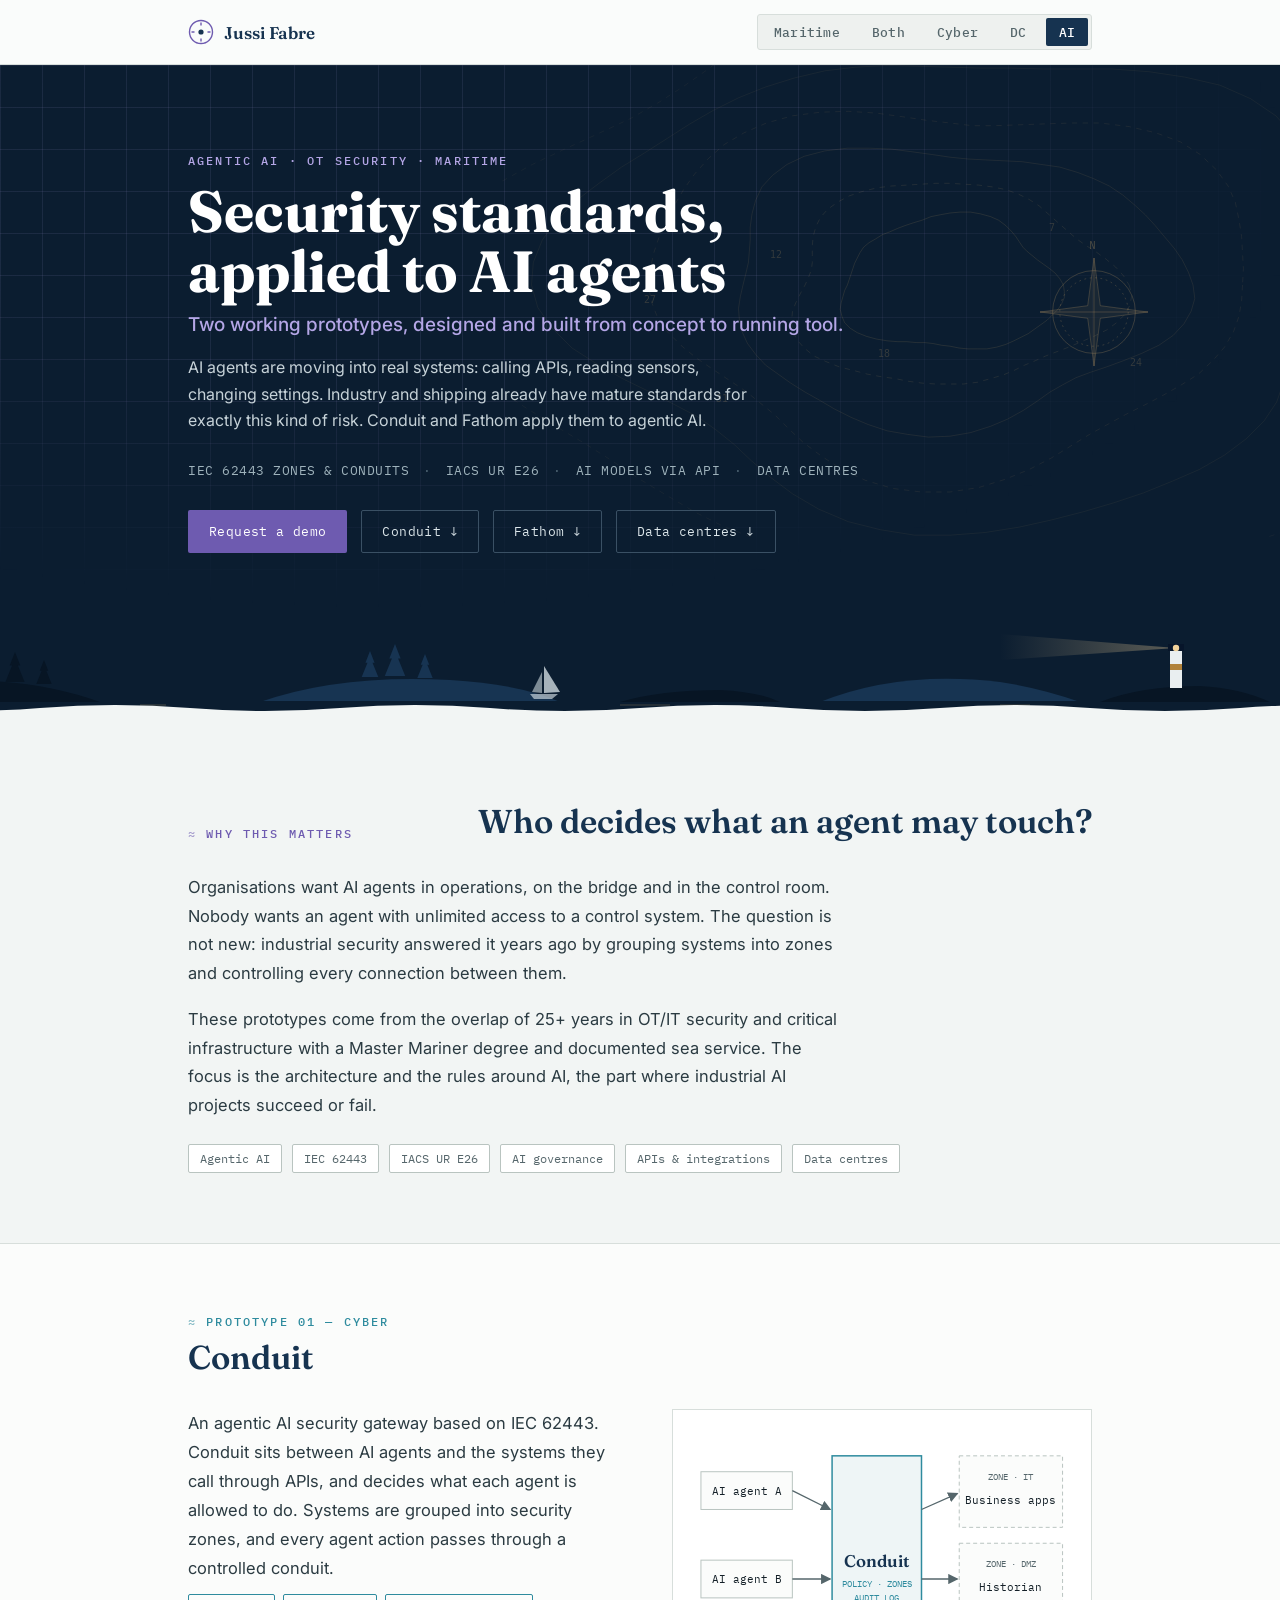
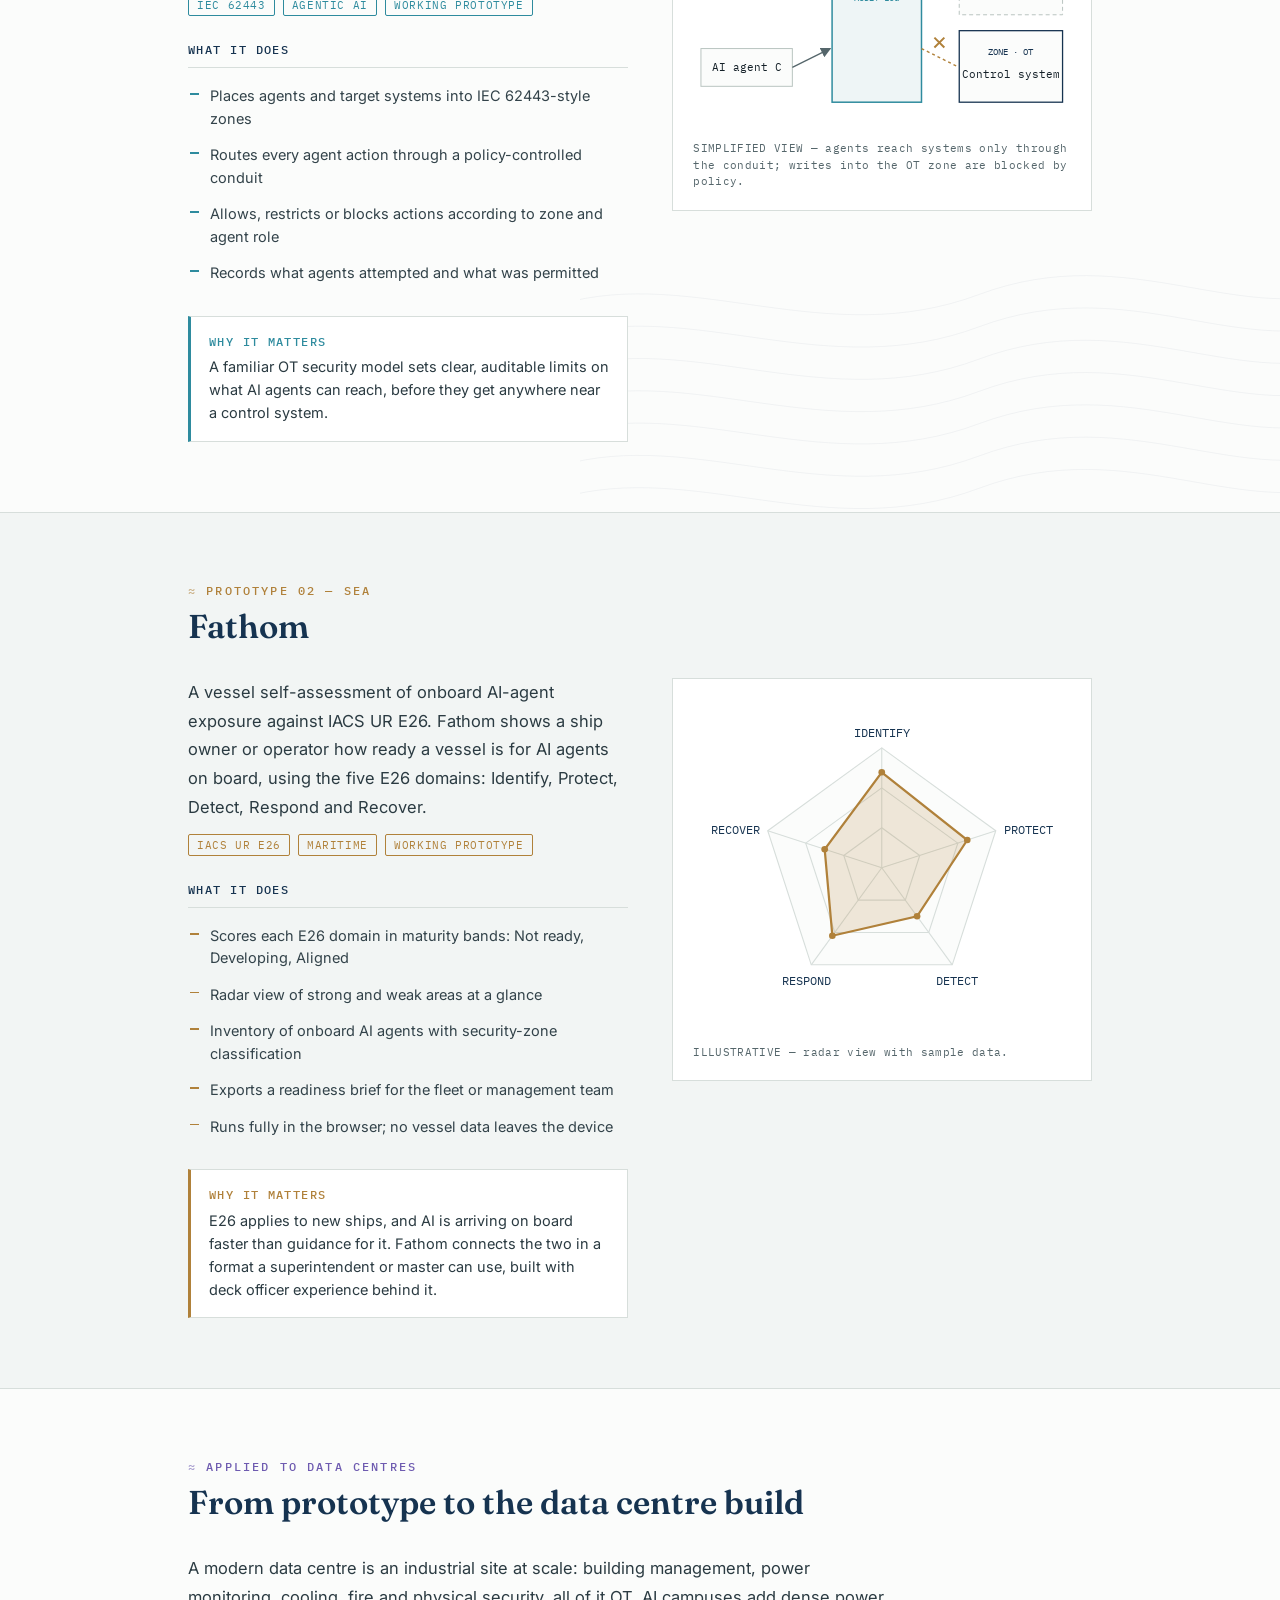
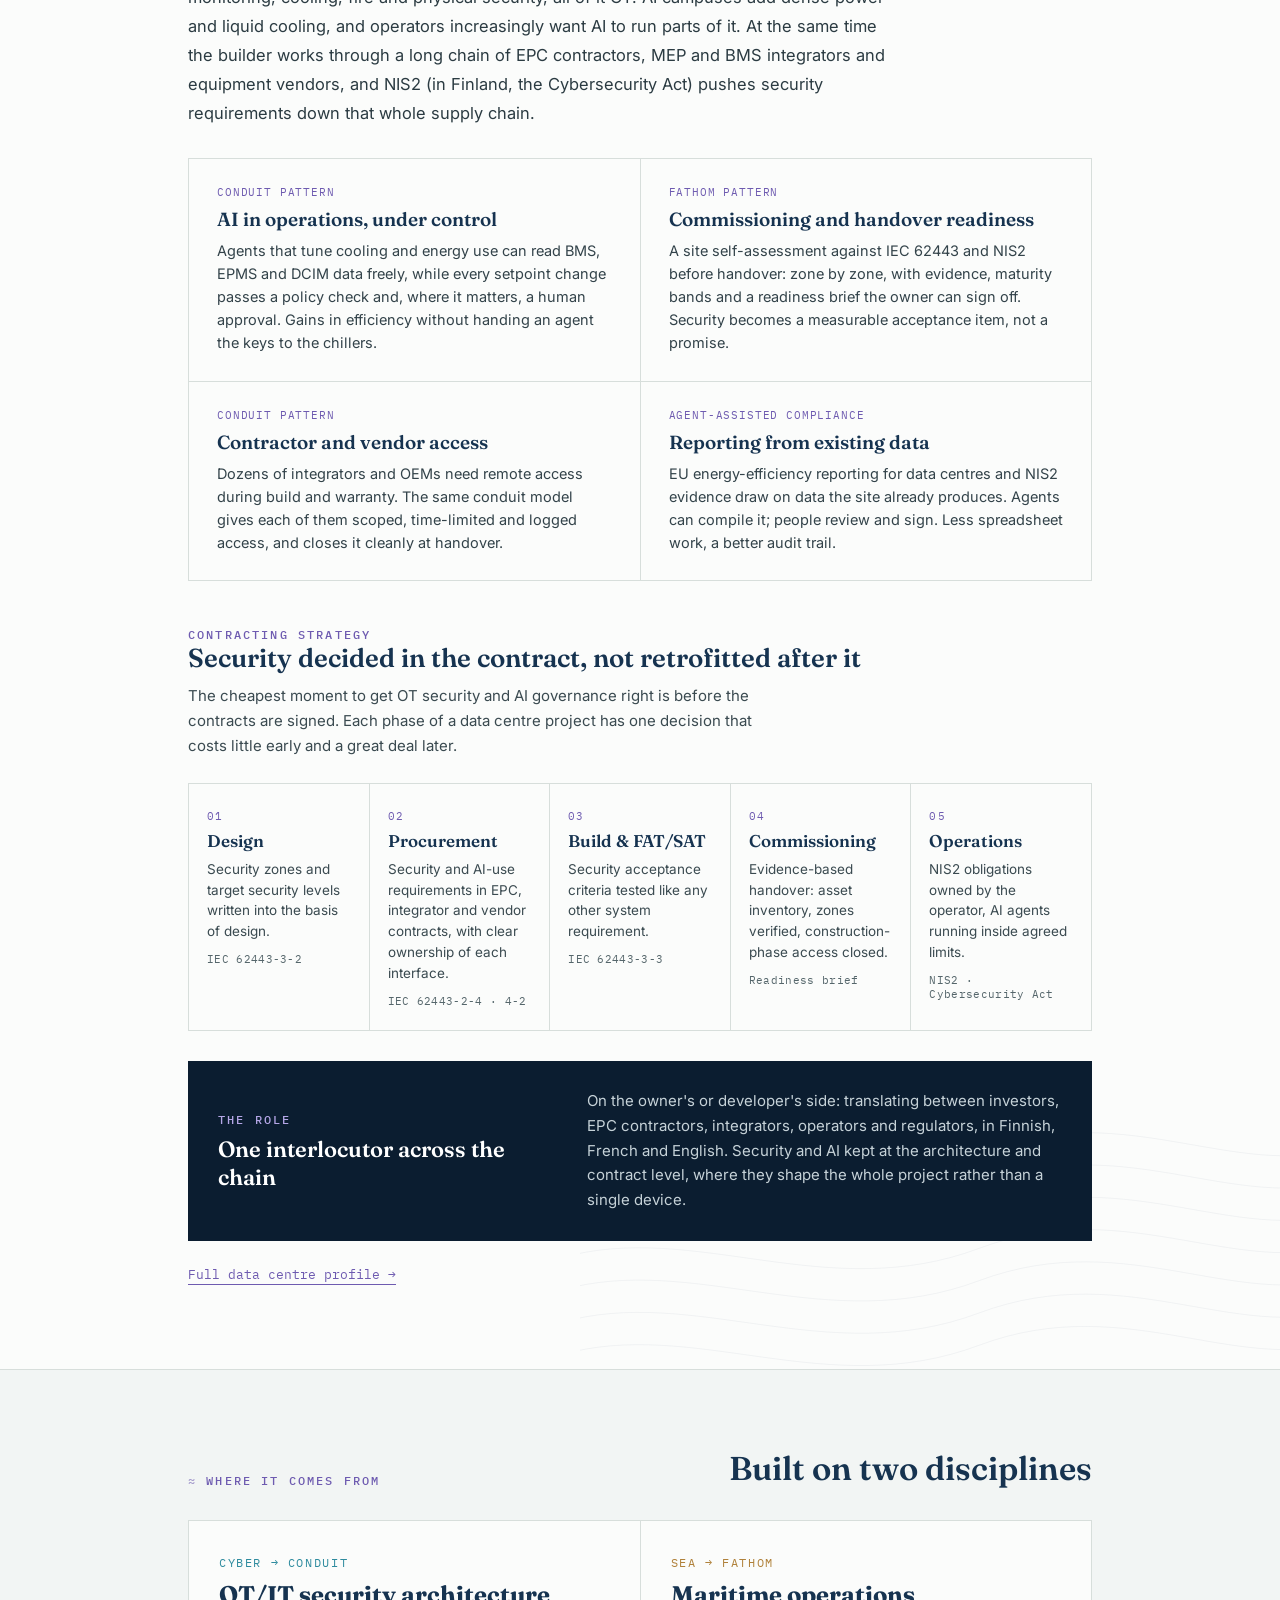
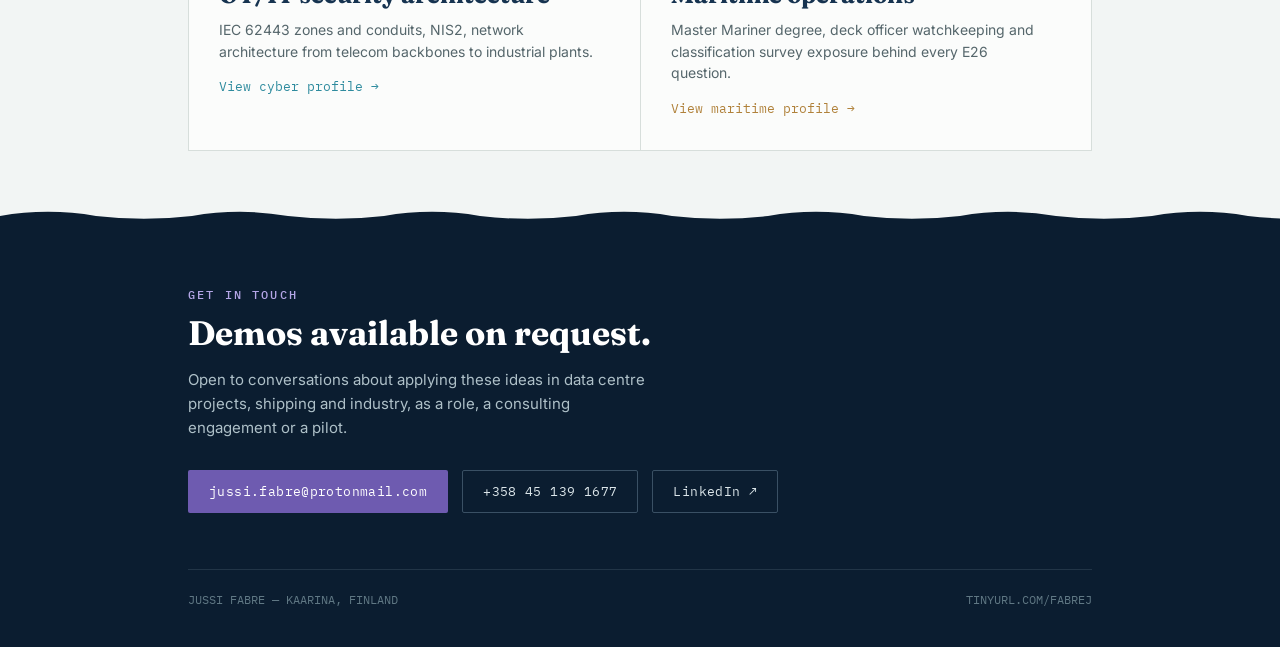
==== commit a2230f46: "Add training plan page, correct dates and STCW wording - New training.html: maritime OT security pro" ====
--- a/ai.html
+++ b/ai.html
@@ -68,7 +68,7 @@
         question is not new: industrial security answered it years ago by grouping systems
         into zones and controlling every connection between them.</p>
       <p>These prototypes come from the overlap of 25+ years in OT/IT security and critical
-        infrastructure with a Master Mariner degree and deck officer sea service. The focus
+        infrastructure with a Master Mariner degree and documented sea service. The focus
         is the architecture and the rules around AI, the part where industrial AI projects
         succeed or fail.</p>
     </div>
--- a/style.css
+++ b/style.css
@@ -653,3 +653,11 @@
 .mx-cable{ fill:none; stroke:var(--navy); stroke-width:1.6; stroke-dasharray:5 5; opacity:.6; }
 .mx-figure[data-mode="flat"] .mx-cable{ opacity:0; }
 .mx-static{ animation:none !important; }
+
+/* ---------- Training page ---------- */
+.phases.ph-3{ grid-template-columns:repeat(3,1fr); }
+.phases.ph-4{ grid-template-columns:repeat(4,1fr); }
+@media(max-width:900px){ .phases.ph-3, .phases.ph-4{ grid-template-columns:1fr; } }
+.phase .when{ display:block; font-family:'IBM Plex Mono', monospace; font-size:10.5px; color:var(--muted); letter-spacing:.04em; margin-top:2px; }
+.phase .out{ display:block; margin-top:10px; font-size:13px; color:var(--navy); }
+.track-meta{ display:flex; gap:10px; flex-wrap:wrap; margin:0 0 22px; }
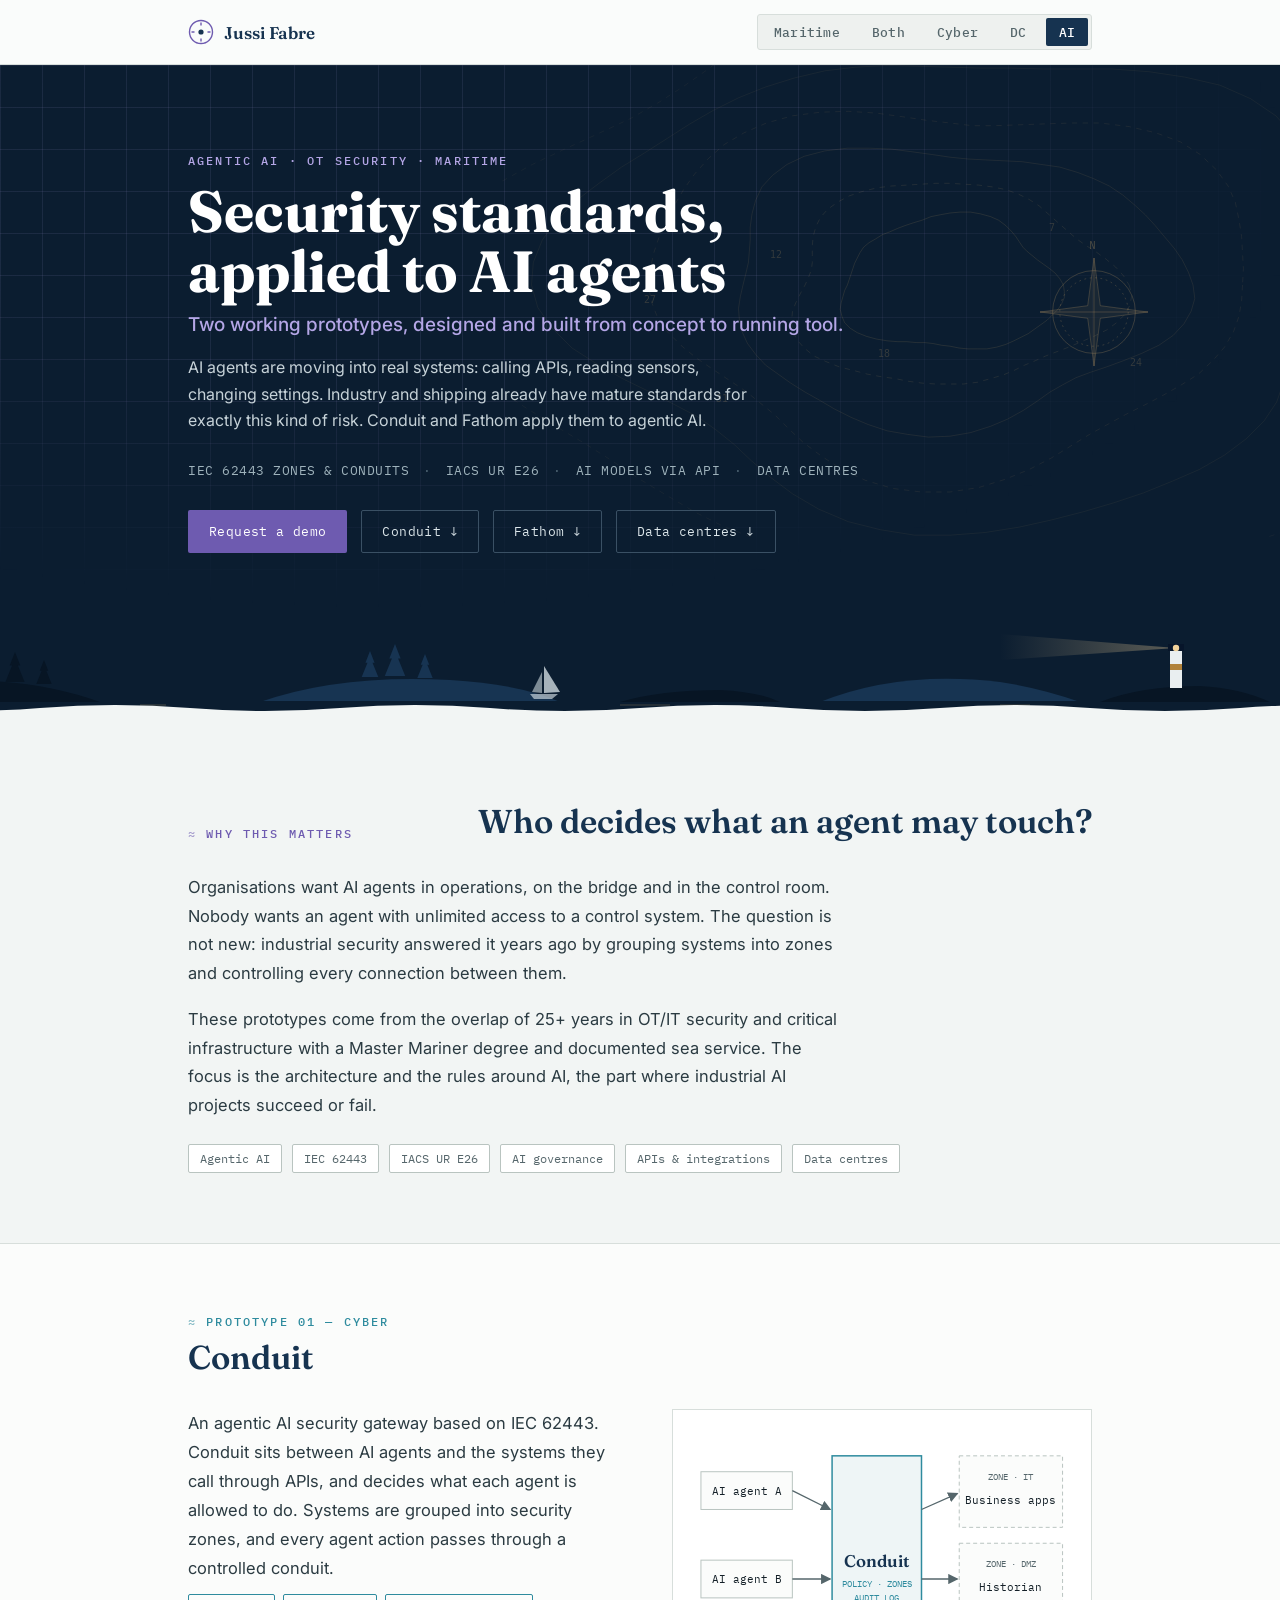
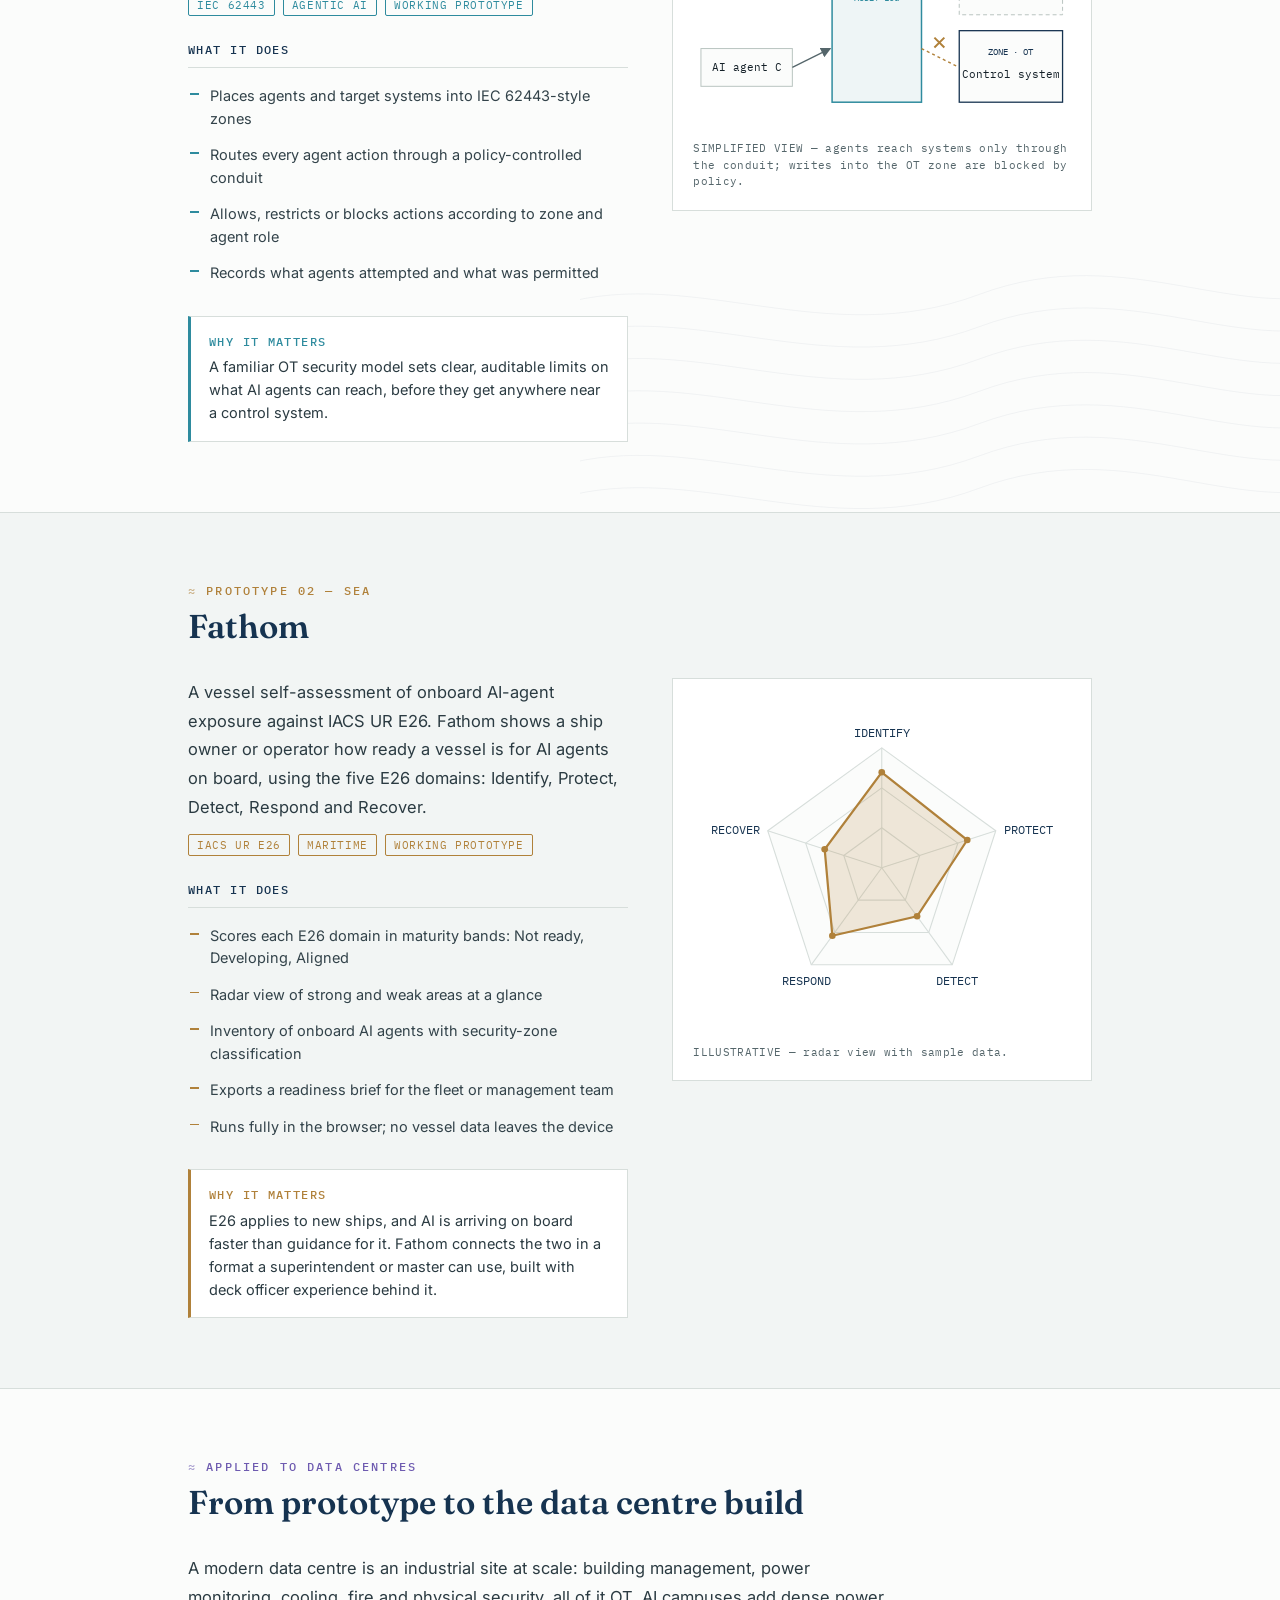
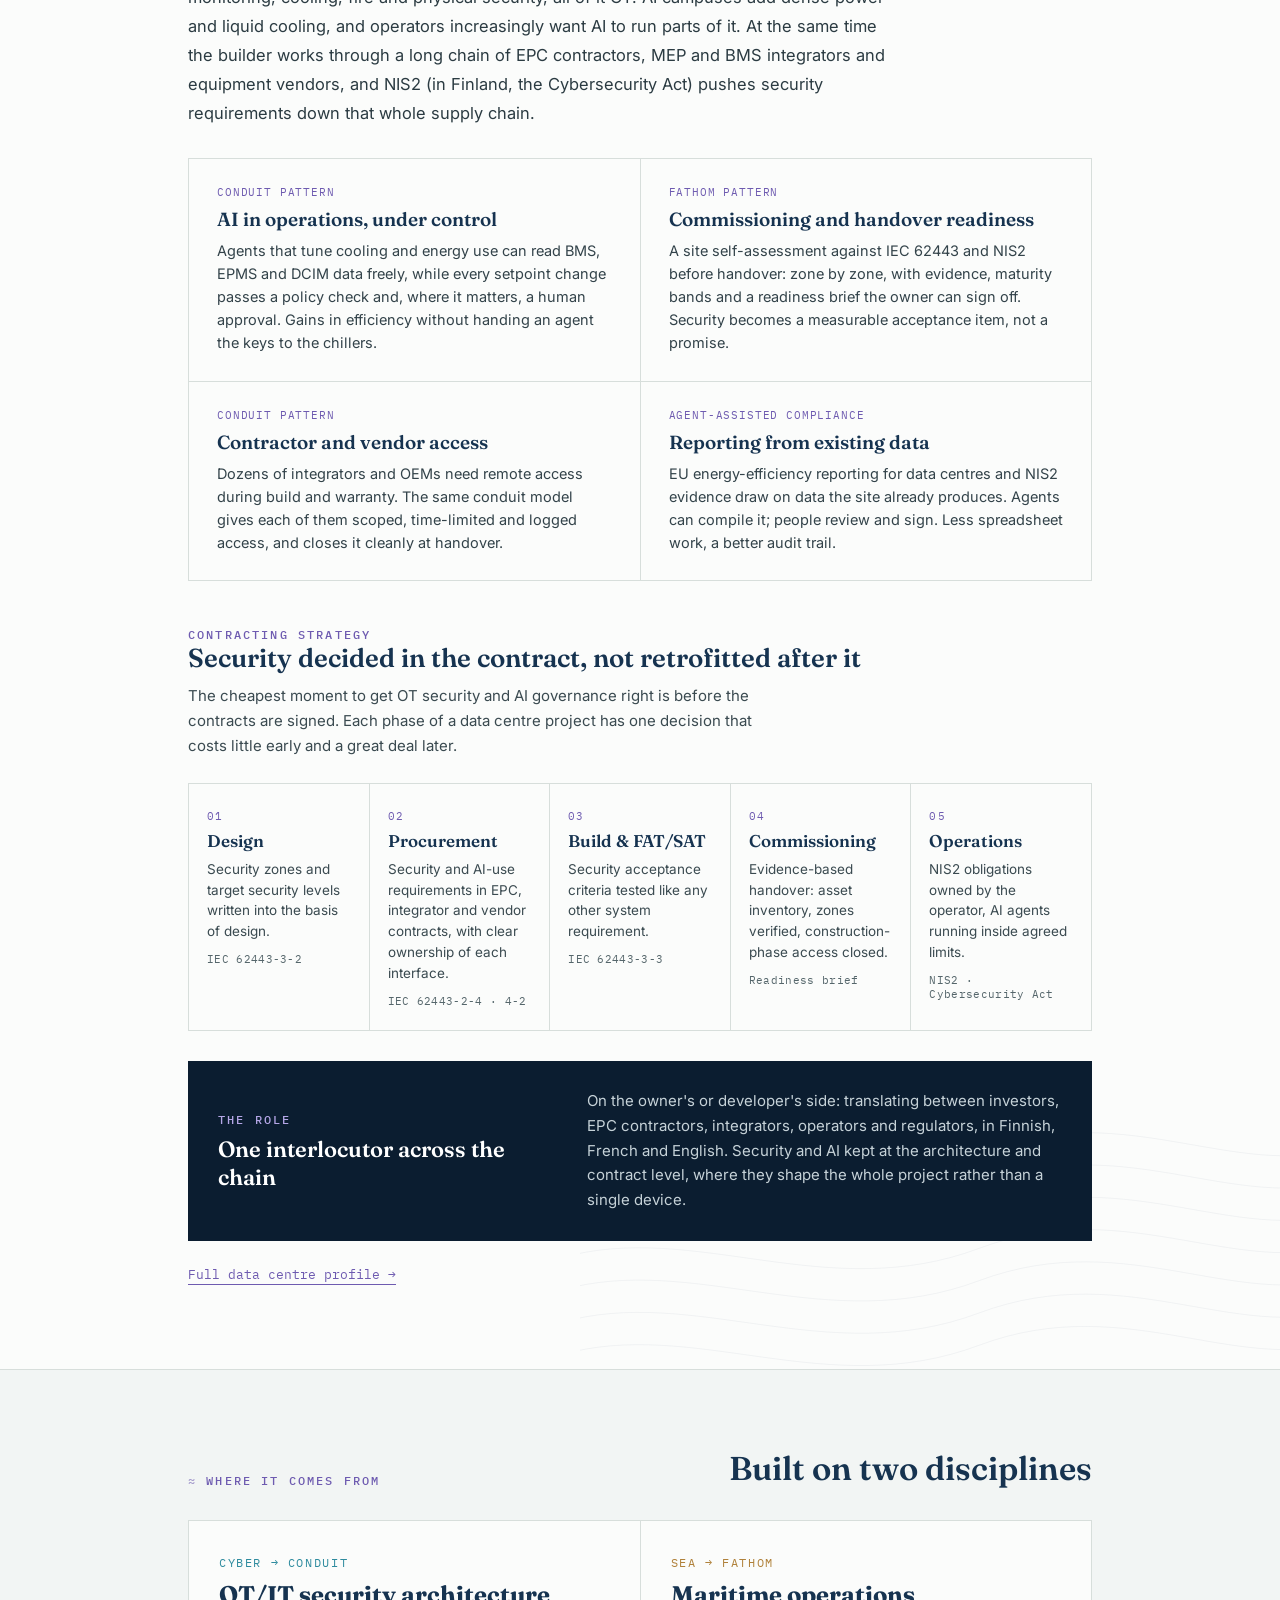
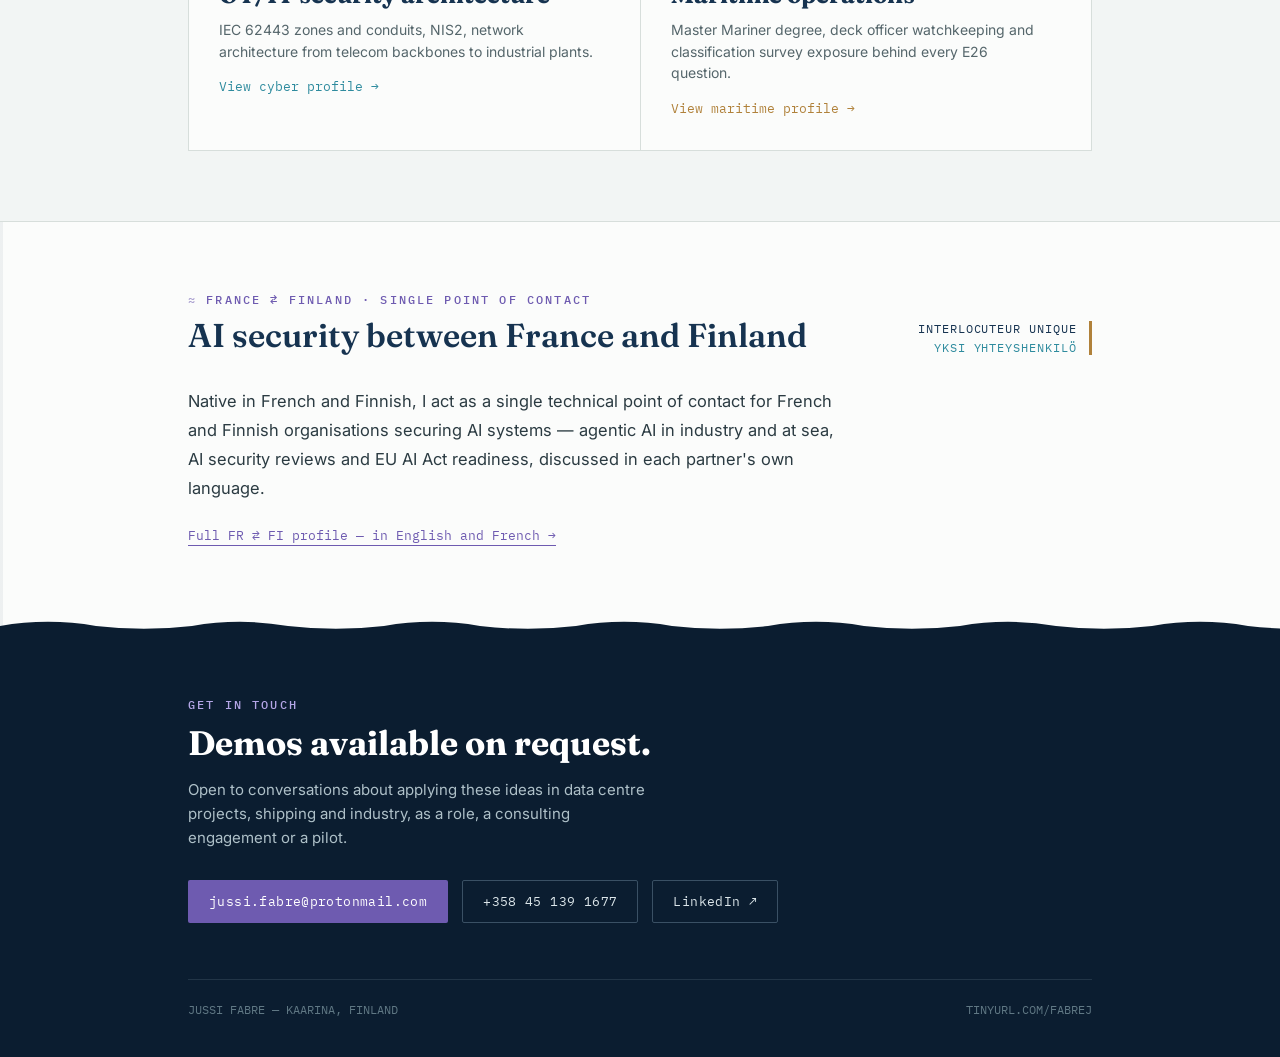
==== commit cf2ccdfe: "France–Finland: French version on home page, compact blocks on Maritime and AI pages Co-Authored-By:" ====
--- a/ai.html
+++ b/ai.html
@@ -326,6 +326,20 @@
   </div>
 </section>
 
+<section class="bridge bridge-compact">
+  <div class="wrap">
+    <div class="section-head">
+      <div>
+        <div class="eyebrow">France ⇄ Finland · Single point of contact</div>
+        <h2>AI security between France and Finland</h2>
+      </div>
+      <div class="bridge-langs mono" lang="fr">Interlocuteur unique<span lang="fi">Yksi yhteyshenkilö</span></div>
+    </div>
+    <div class="about-body"><p>Native in French and Finnish, I act as a single technical point of contact for French and Finnish organisations securing AI systems — agentic AI in industry and at sea, AI security reviews and EU AI Act readiness, discussed in each partner's own language.</p></div>
+    <p class="bridge-more"><a class="section-link" href="index.html#france-finland">Full FR ⇄ FI profile — in English and French →</a></p>
+  </div>
+</section>
+
 <footer id="contact">
   <div class="wrap">
     <div class="eyebrow">Get in touch</div>
--- a/style.css
+++ b/style.css
@@ -661,3 +661,43 @@
 .phase .when{ display:block; font-family:'IBM Plex Mono', monospace; font-size:10.5px; color:var(--muted); letter-spacing:.04em; margin-top:2px; }
 .phase .out{ display:block; margin-top:10px; font-size:13px; color:var(--navy); }
 .track-meta{ display:flex; gap:10px; flex-wrap:wrap; margin:0 0 22px; }
+
+/* ---------- France ⇄ Finland single point of contact ---------- */
+section.bridge{
+  background:linear-gradient(90deg, rgba(22,51,80,.06) 0 3px, transparent 3px), var(--paper);
+  border-top:1px solid var(--line); border-bottom:1px solid var(--line);
+}
+.flag-bridge{ text-decoration:none; color:var(--navy); border-color:var(--navy); }
+.flag-bridge:hover{ background:var(--navy); color:#fff; }
+.bridge-langs{
+  font-size:12px; letter-spacing:.08em; text-transform:uppercase; color:var(--navy);
+  display:flex; flex-direction:column; gap:4px; text-align:right;
+  border-right:3px solid var(--brass); padding-right:12px;
+}
+.bridge-langs span{ color:var(--teal); }
+.bridge-grid{ margin-top:32px; }
+.bridge-grid .exp-cell li.tagline{ padding:7px 0; border-bottom:1px dashed var(--line); line-height:1.45; }
+.bridge-grid .exp-cell li.tagline:last-child{ border-bottom:0; }
+.bridge-how{
+  margin-top:24px; display:grid; grid-template-columns:repeat(4,1fr); gap:16px;
+}
+.bridge-how > div{ display:flex; gap:10px; font-size:14px; color:#33434A; line-height:1.45; }
+.bridge-how .k{ font-size:11.5px; color:var(--brass); padding-top:2px; }
+@media(max-width:800px){
+  .bridge-how{ grid-template-columns:1fr 1fr; }
+  .bridge-langs{ text-align:left; border-right:0; border-left:3px solid var(--brass); padding:0 0 0 12px; }
+}
+@media(max-width:480px){ .bridge-how{ grid-template-columns:1fr; } }
+.bridge-more{ margin-top:22px; }
+.bridge-fr{ margin-top:30px; border-top:1px solid var(--line); padding-top:18px; }
+.bridge-fr summary{ cursor:pointer; font-size:12.5px; letter-spacing:.08em; text-transform:uppercase; color:var(--navy); }
+.bridge-fr summary:hover{ color:var(--brass); }
+.bridge-fr h3{ font-size:22px; color:var(--navy); margin:22px 0 12px; }
+.bridge-fr p{ font-size:15.5px; line-height:1.7; color:#2B3B42; max-width:66ch; }
+.bridge-fr p + p{ margin-top:12px; }
+.bridge-fr-cols{ margin-top:22px; display:grid; grid-template-columns:repeat(3,1fr); gap:24px; }
+.bridge-fr-cols h4{ font-family:'IBM Plex Mono', monospace; font-size:12px; letter-spacing:.1em; text-transform:uppercase; color:var(--navy); margin:0 0 8px; }
+.bridge-fr-cols ul{ margin:0; padding-left:18px; }
+.bridge-fr-cols li{ font-size:14px; line-height:1.5; color:#33434A; padding:3px 0; }
+.bridge-fr p.bridge-fr-how{ margin-top:20px; font-size:14px; color:var(--muted); }
+@media(max-width:800px){ .bridge-fr-cols{ grid-template-columns:1fr; } }
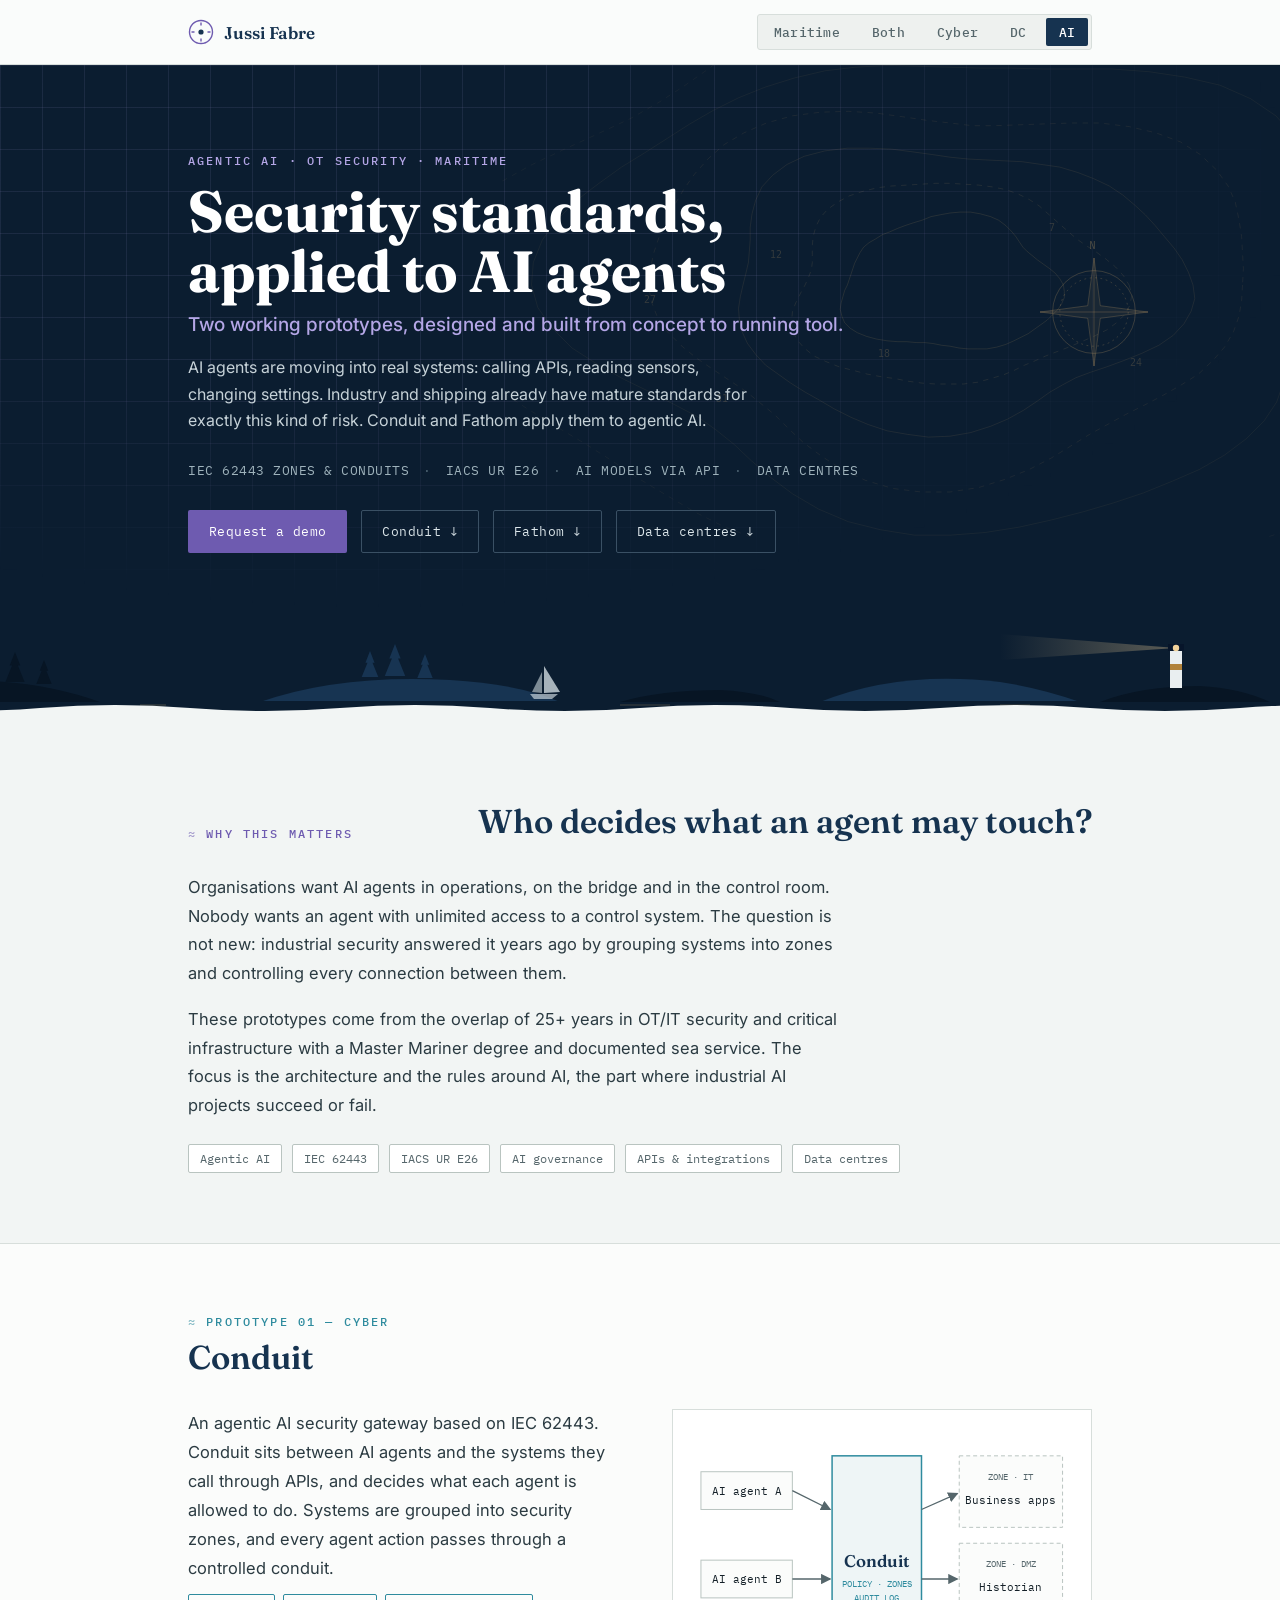
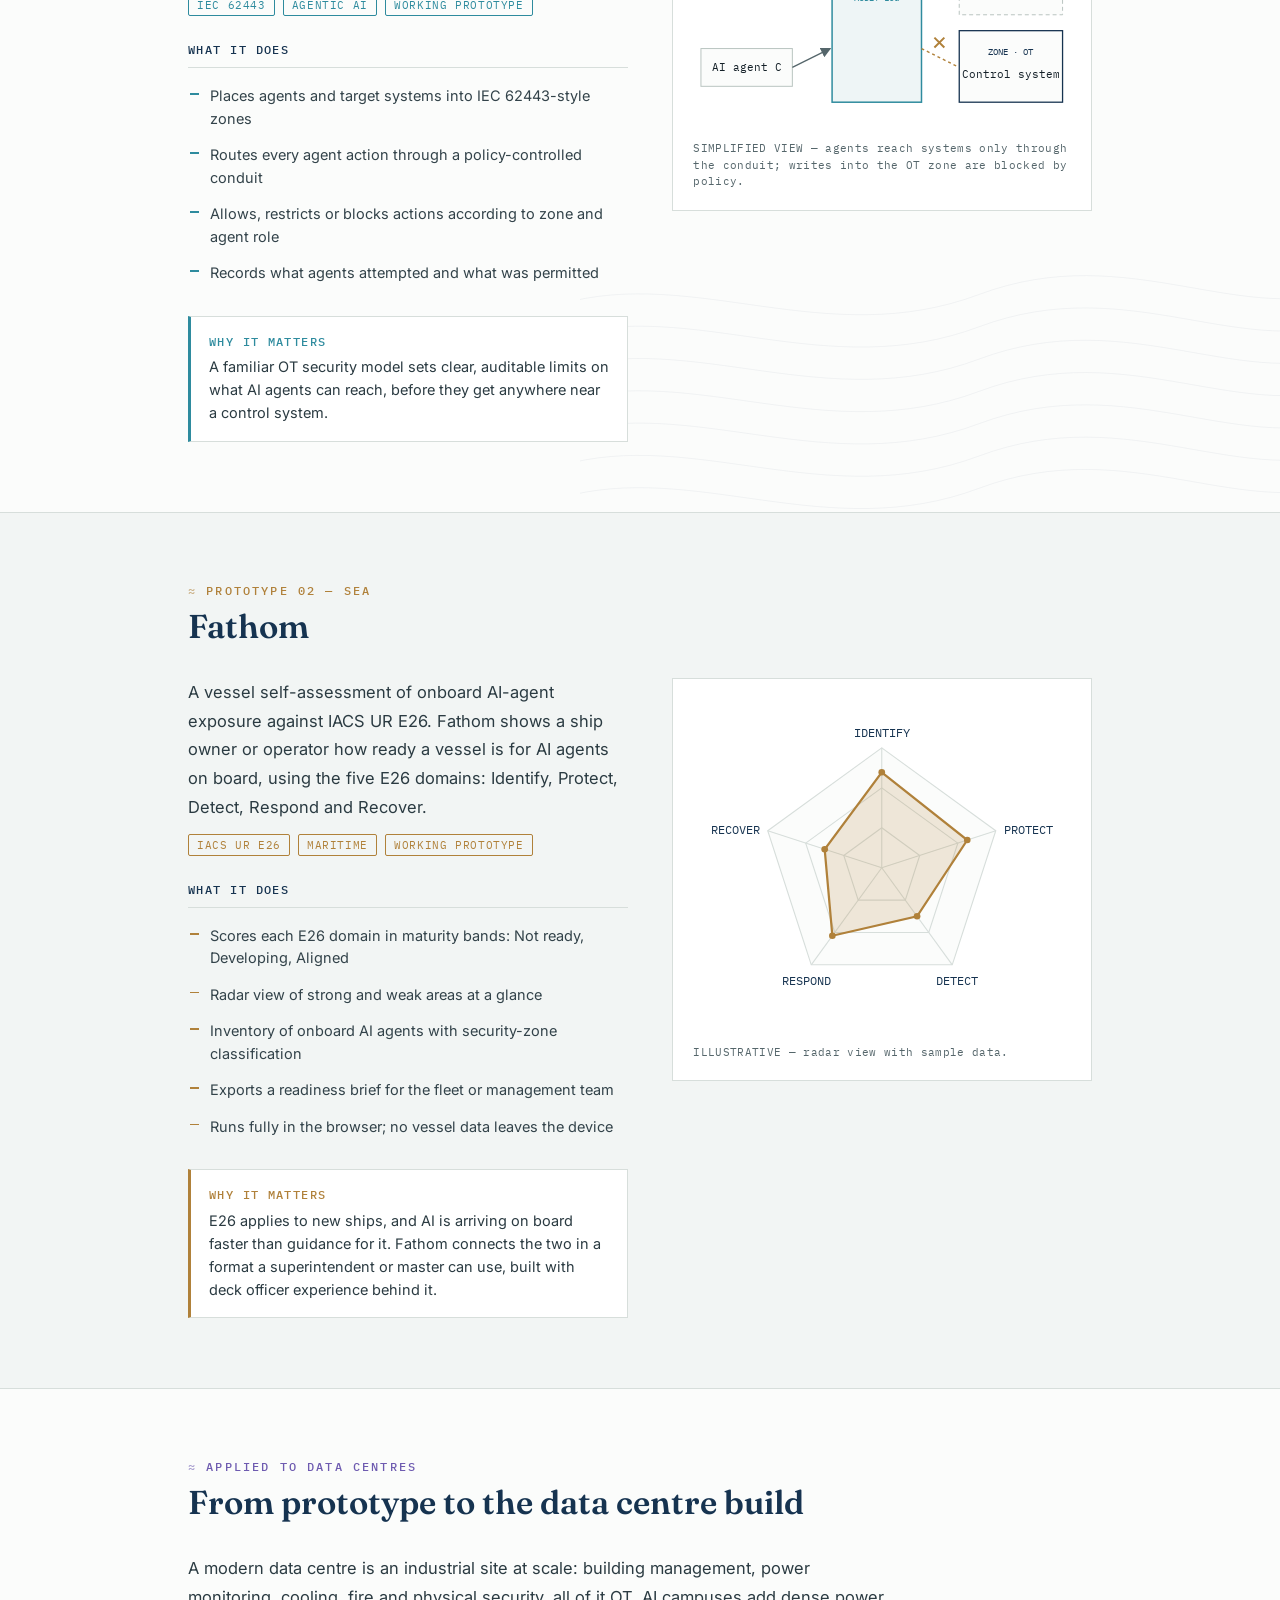
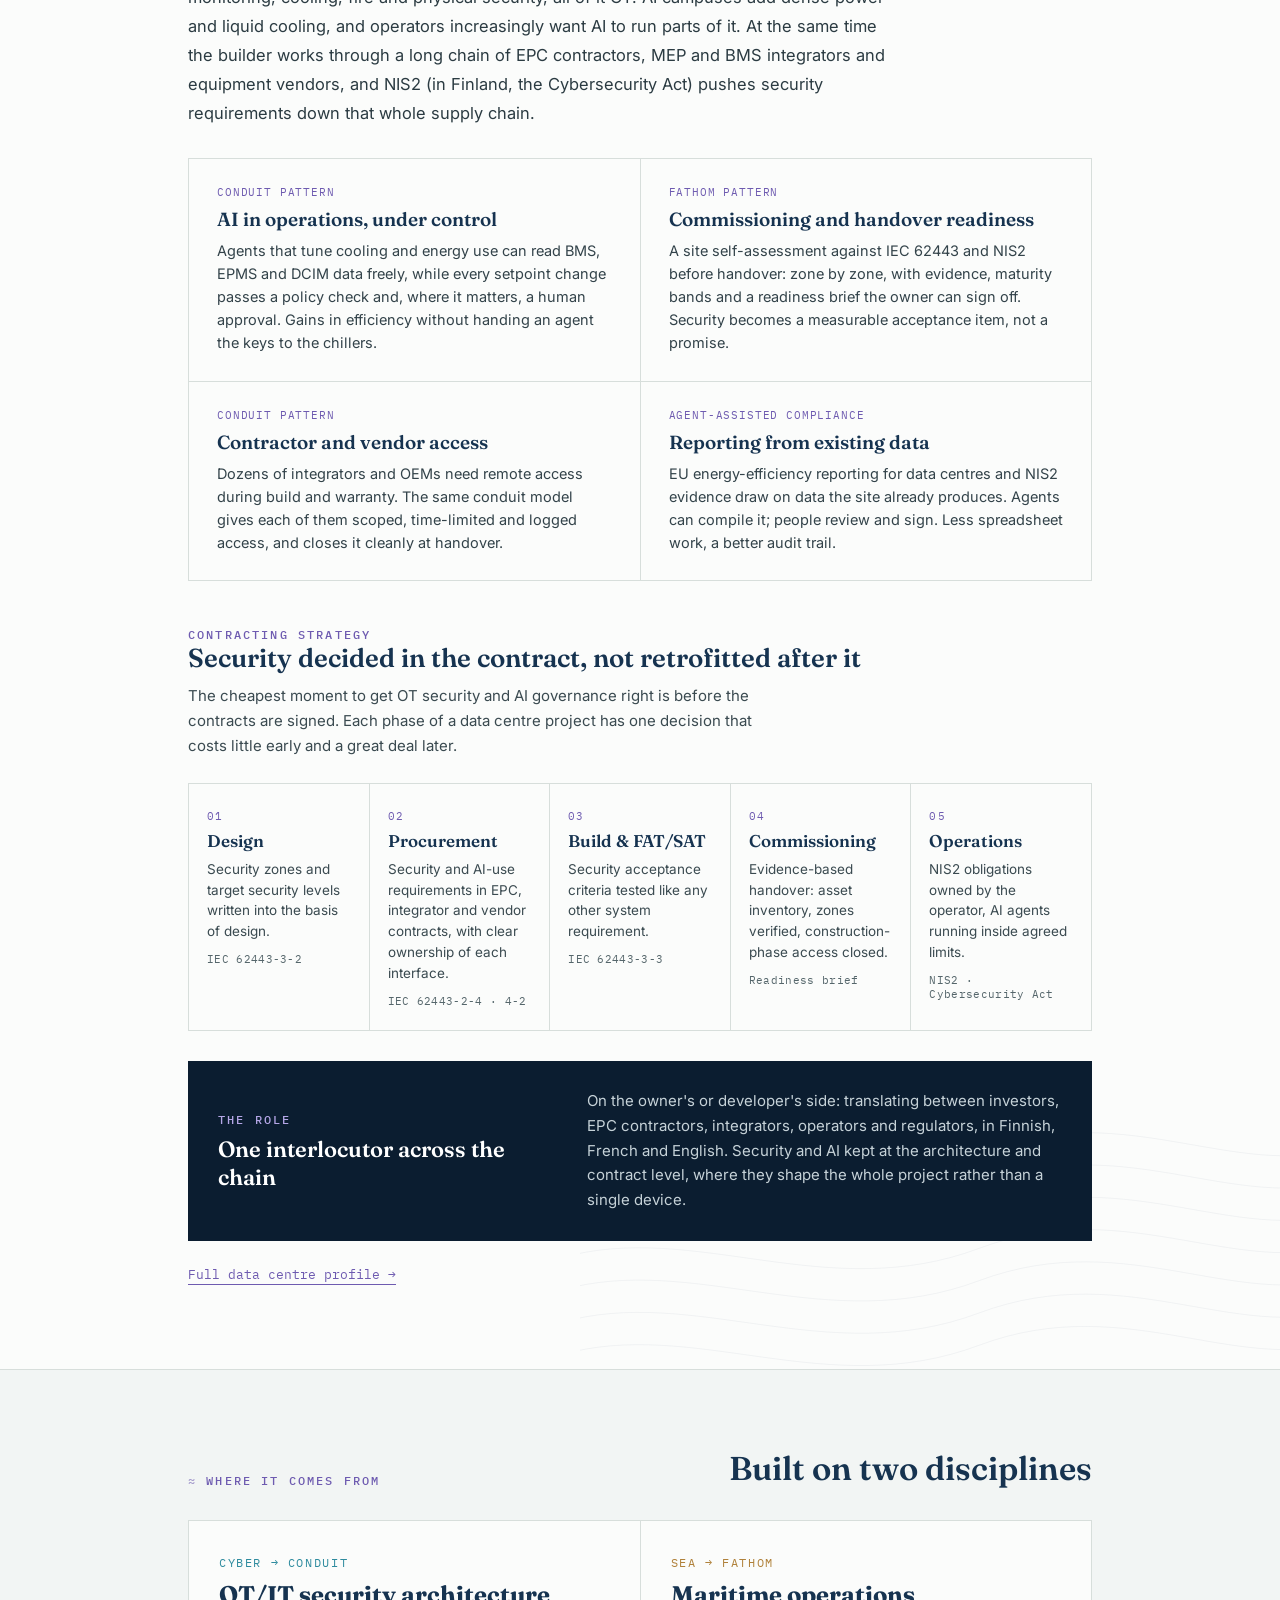
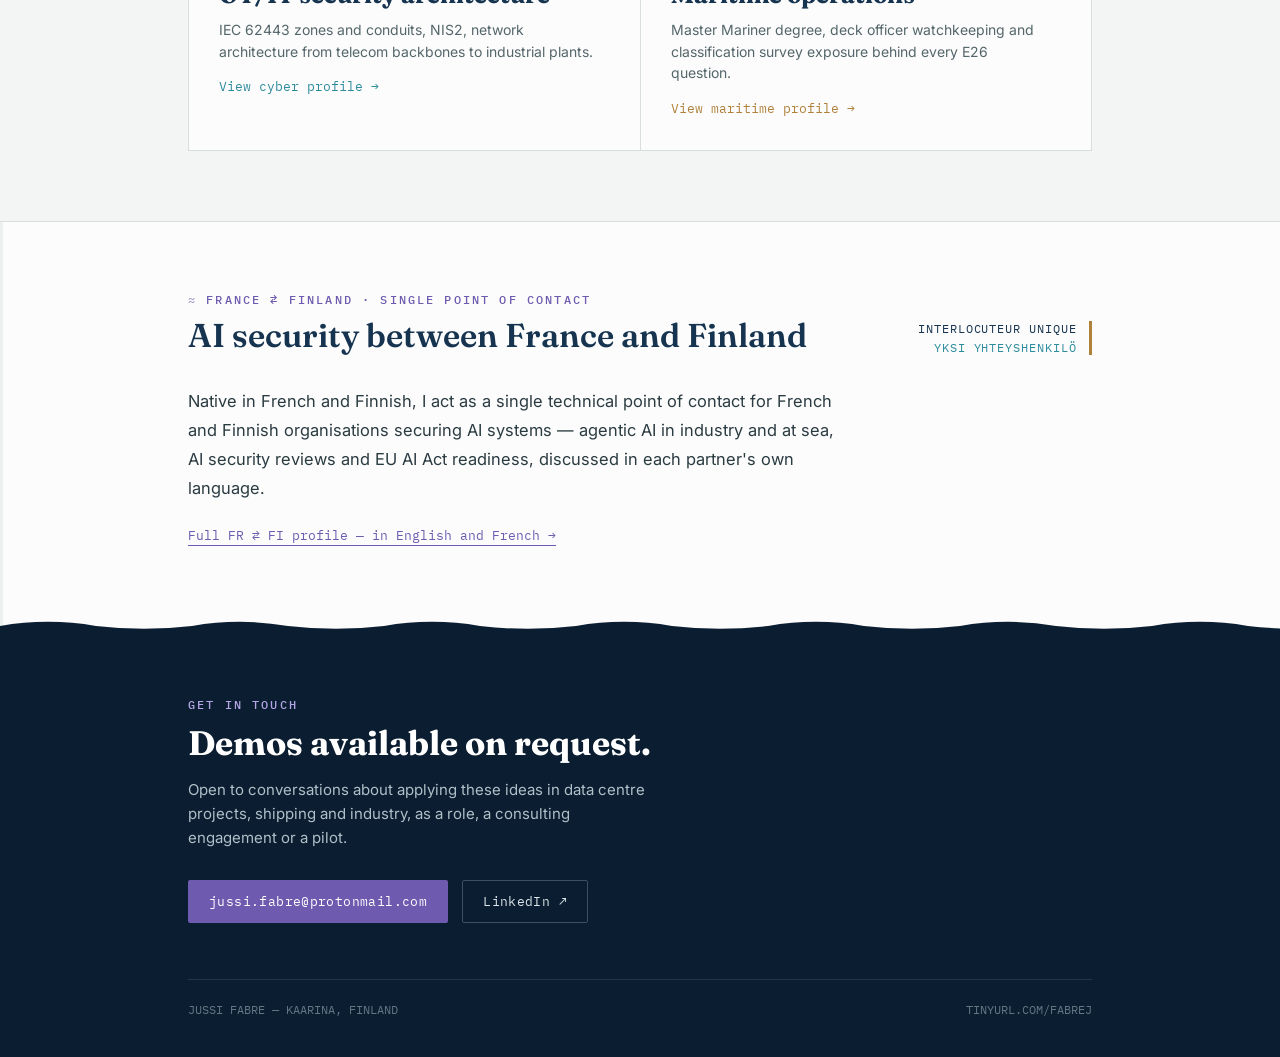
==== commit ed00f87b: "Remove phone number from contact sections Co-Authored-By: Claude Opus 5.5 <noreply@anthropic.com> Cl" ====
--- a/ai.html
+++ b/ai.html
@@ -348,7 +348,6 @@
       and industry, as a role, a consulting engagement or a pilot.</p>
     <div class="contact-row">
       <a class="btn btn-primary" href="mailto:jussi.fabre@protonmail.com">jussi.fabre@protonmail.com</a>
-      <a class="btn btn-ghost" href="tel:+358451391677">+358 45 139 1677</a>
       <a class="btn btn-ghost" href="https://fi.linkedin.com/in/jussi-fabre" target="_blank" rel="noopener">LinkedIn ↗</a>
     </div>
     <div class="foot-bottom">
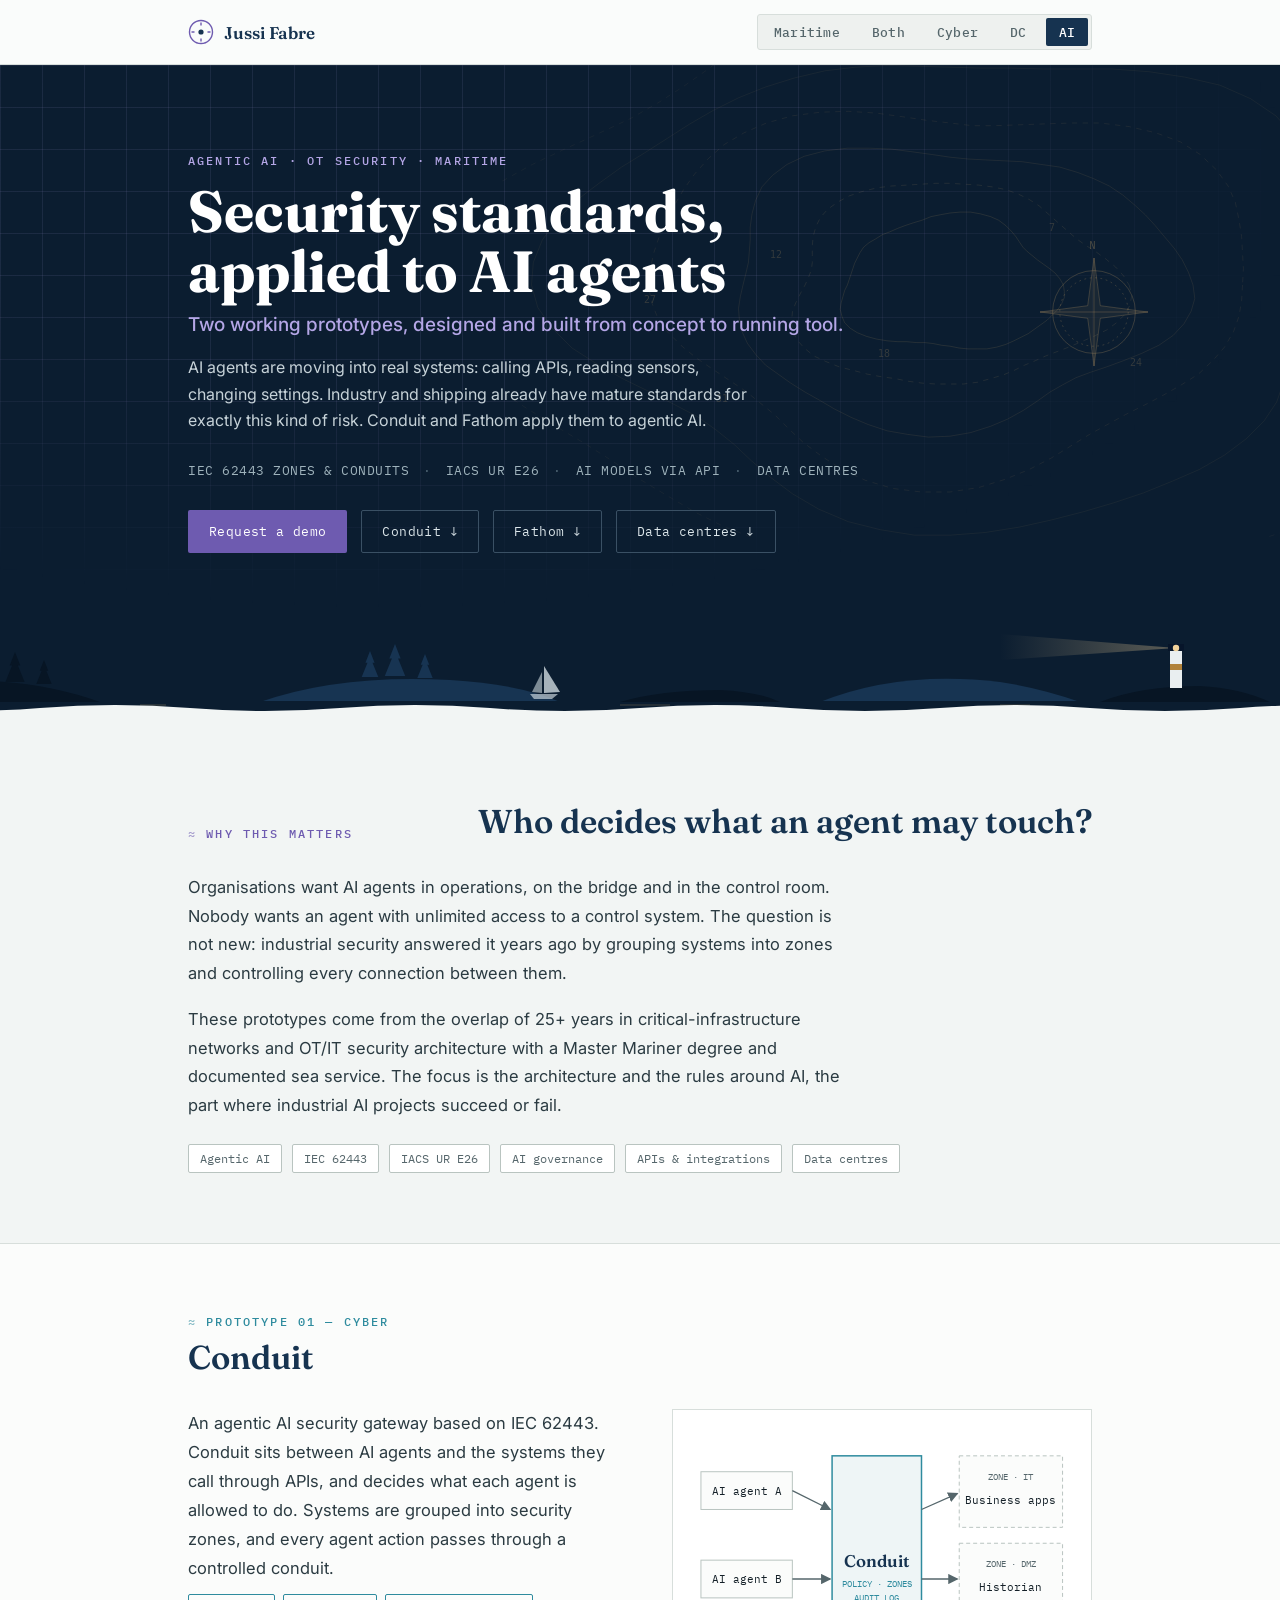
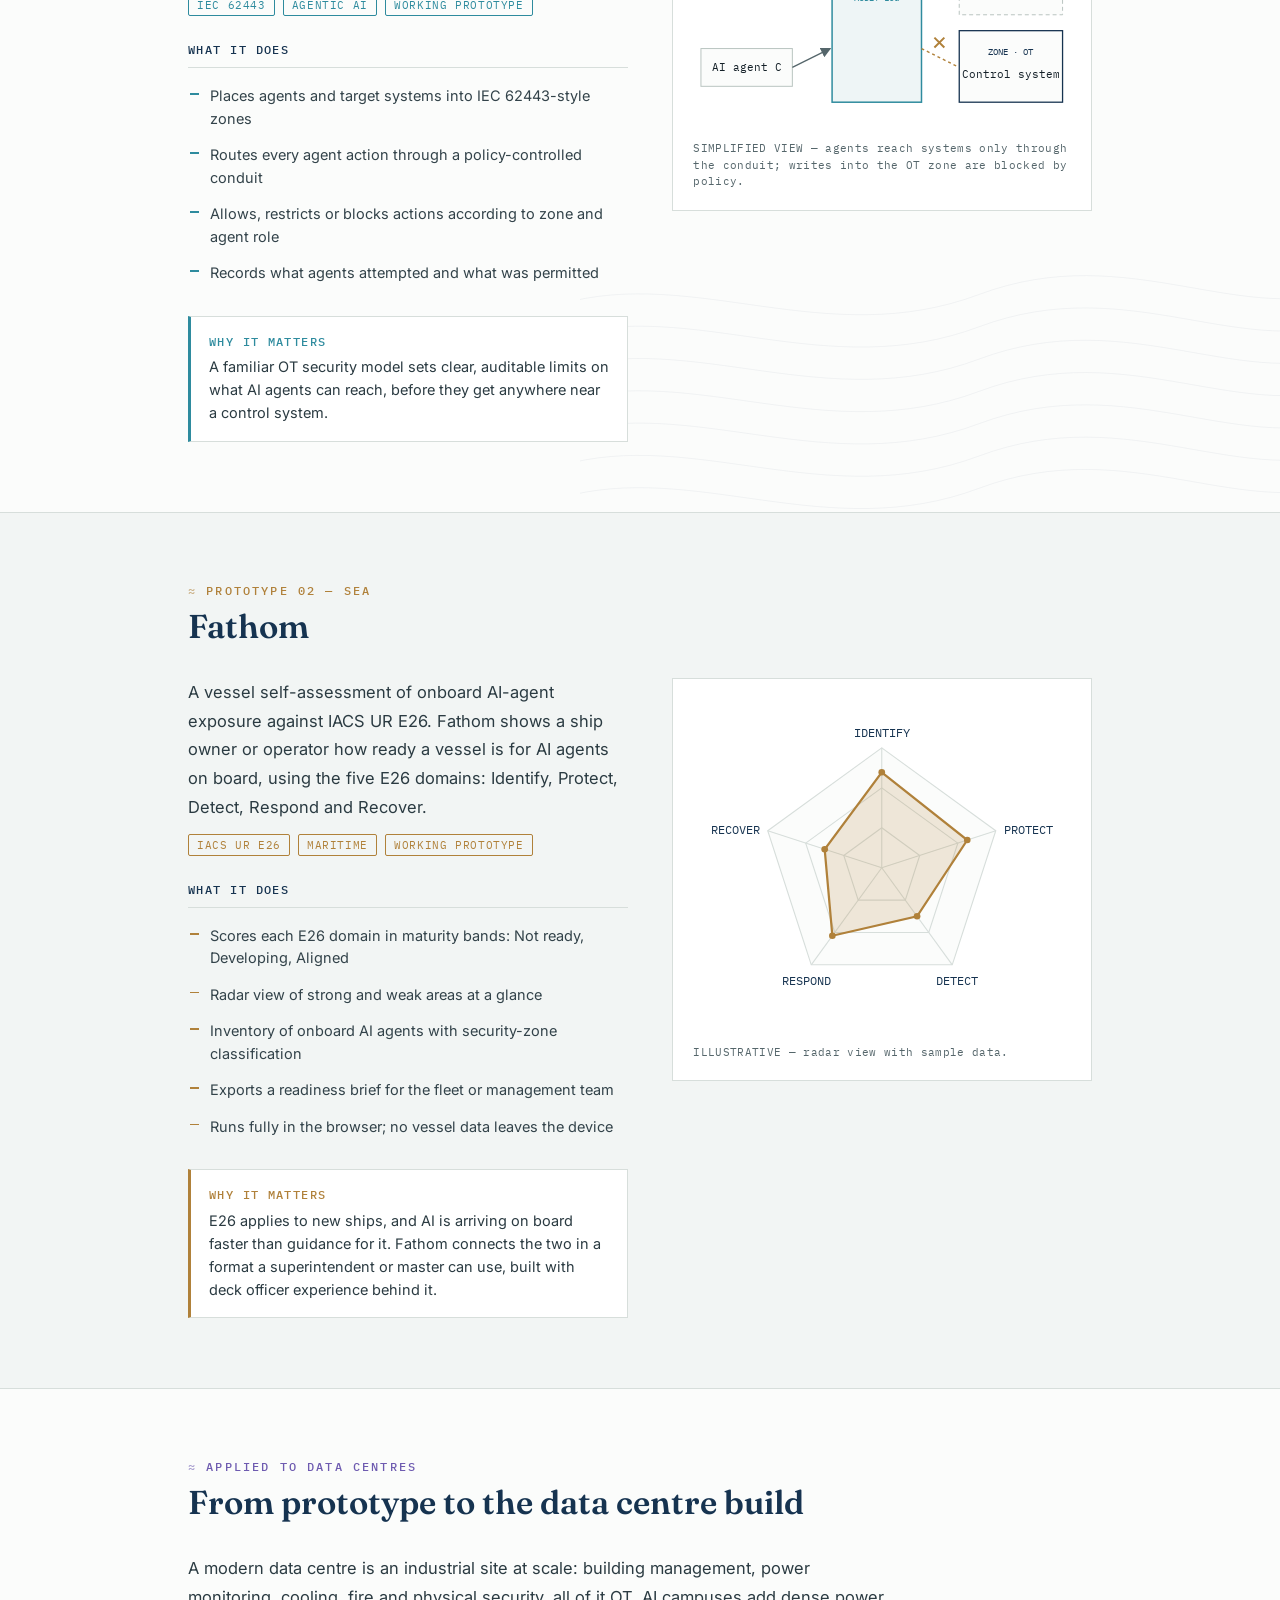
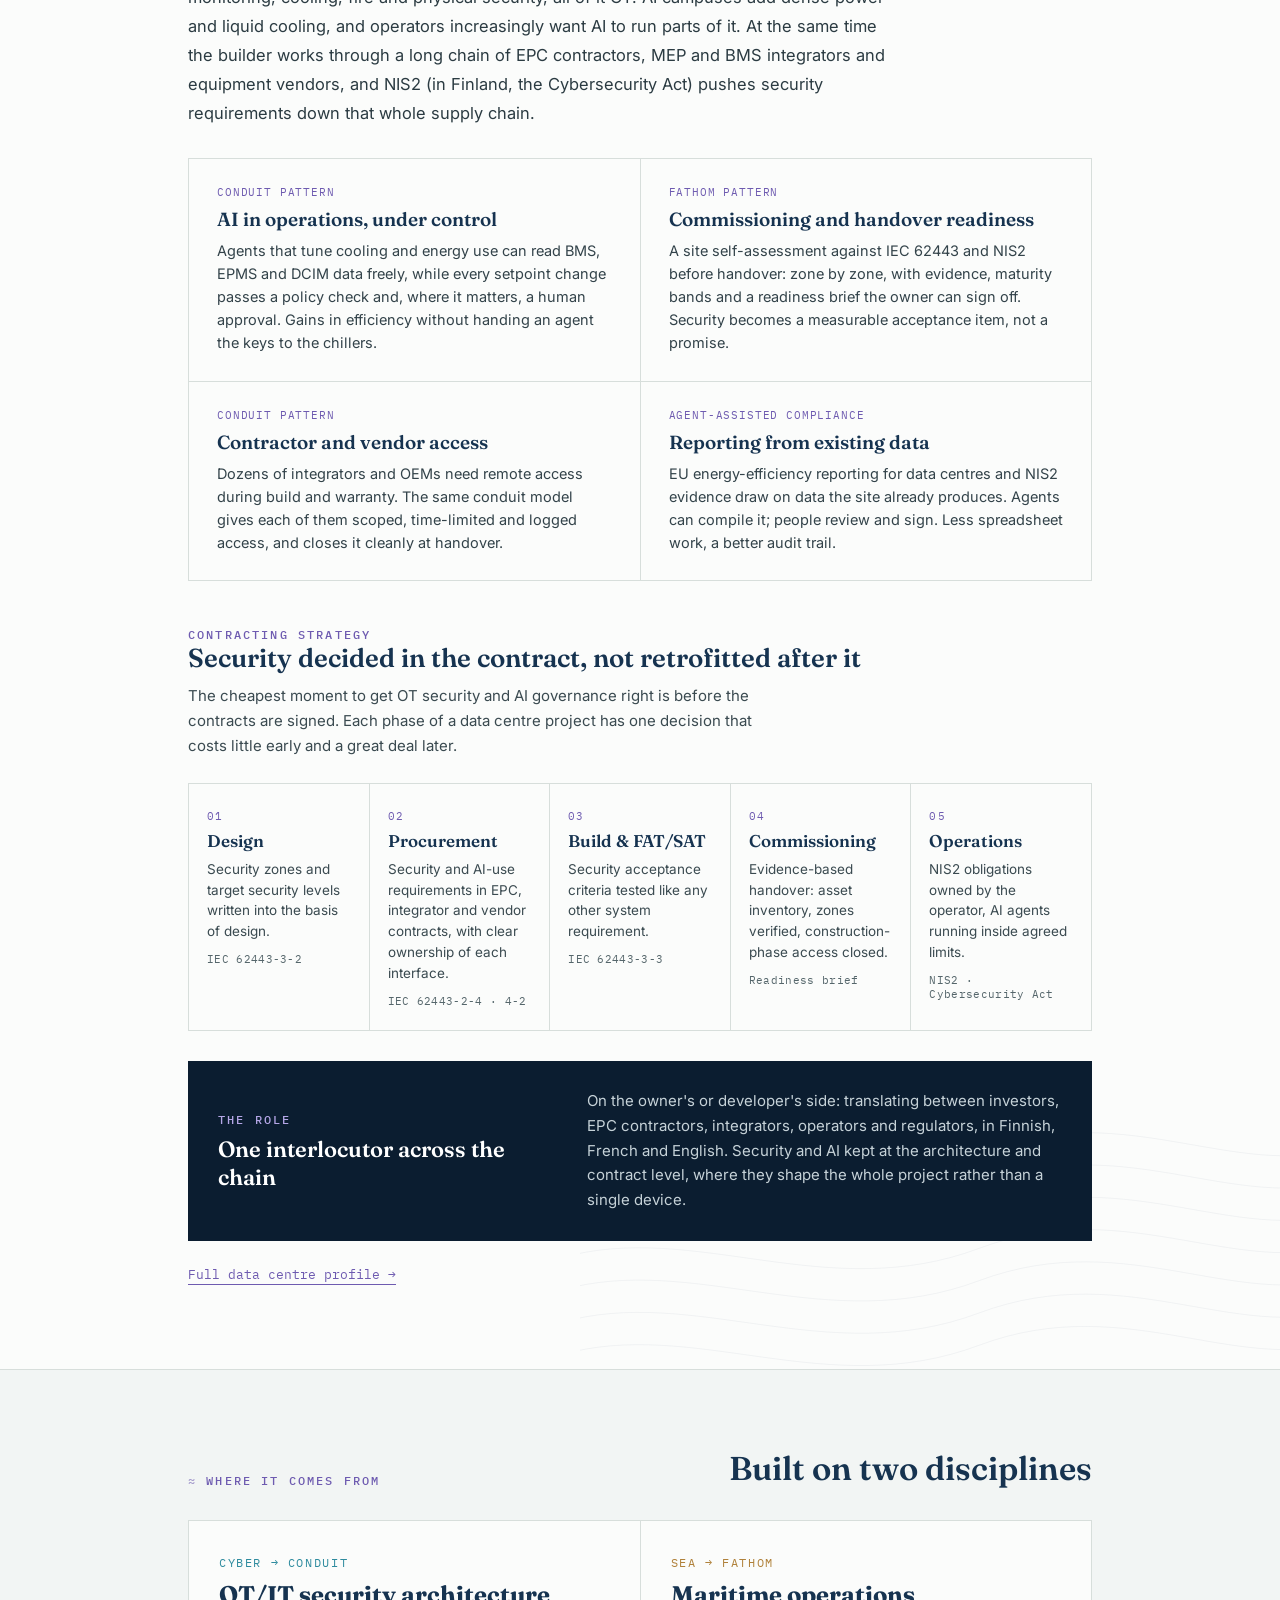
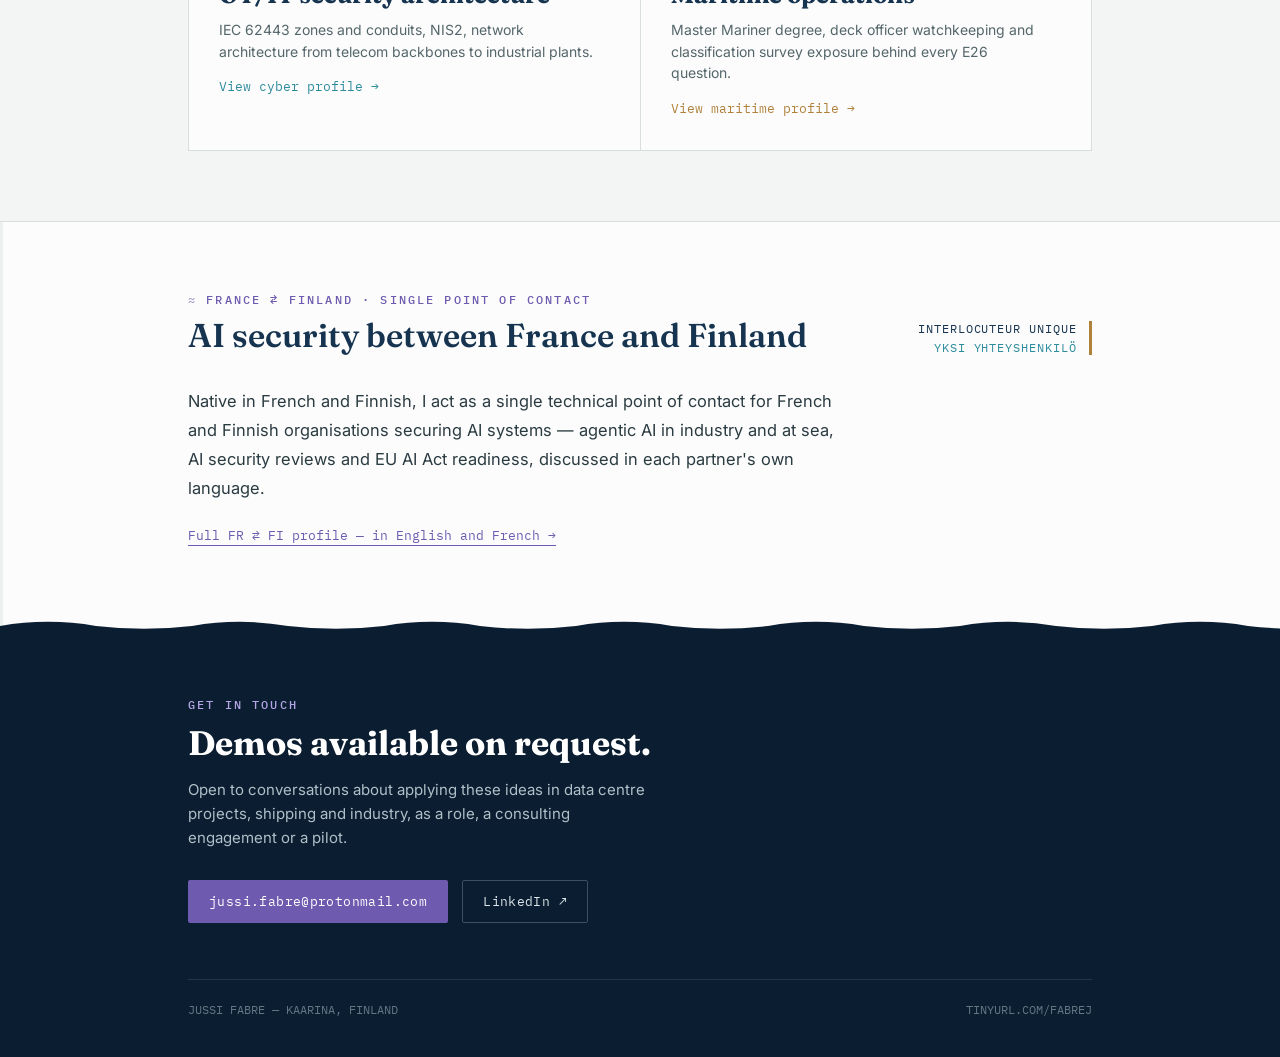
==== commit 52593b9a: "Site audit: remove FISC, update STCW status, defensible expertise levels, DE-CIX duration, tone down" ====
--- a/ai.html
+++ b/ai.html
@@ -4,6 +4,12 @@
 <meta charset="UTF-8" />
 <meta name="viewport" content="width=device-width, initial-scale=1.0" />
 <title>Jussi Fabre — Agentic AI Prototypes</title>
+<link rel="canonical" href="https://jfabe.github.io/jussi-fabre-site/ai.html">
+<meta property="og:type" content="website">
+<meta property="og:title" content="Jussi Fabre — Agentic AI Prototypes">
+<meta property="og:description" content="Conduit and Fathom: two working prototypes by Jussi Fabre that apply IEC 62443 and IACS UR E26 to agentic AI in industrial, maritime and data centre environments.">
+<meta property="og:url" content="https://jfabe.github.io/jussi-fabre-site/ai.html">
+<meta name="twitter:card" content="summary">
 <meta name="description" content="Conduit and Fathom: two working prototypes by Jussi Fabre that apply IEC 62443 and IACS UR E26 to agentic AI in industrial, maritime and data centre environments.">
 <link rel="preconnect" href="https://fonts.googleapis.com">
 <link rel="preconnect" href="https://fonts.gstatic.com" crossorigin>
@@ -67,8 +73,8 @@
         room. Nobody wants an agent with unlimited access to a control system. The
         question is not new: industrial security answered it years ago by grouping systems
         into zones and controlling every connection between them.</p>
-      <p>These prototypes come from the overlap of 25+ years in OT/IT security and critical
-        infrastructure with a Master Mariner degree and documented sea service. The focus
+      <p>These prototypes come from the overlap of 25+ years in critical-infrastructure networks and OT/IT security
+        architecture with a Master Mariner degree and documented sea service. The focus
         is the architecture and the rules around AI, the part where industrial AI projects
         succeed or fail.</p>
     </div>
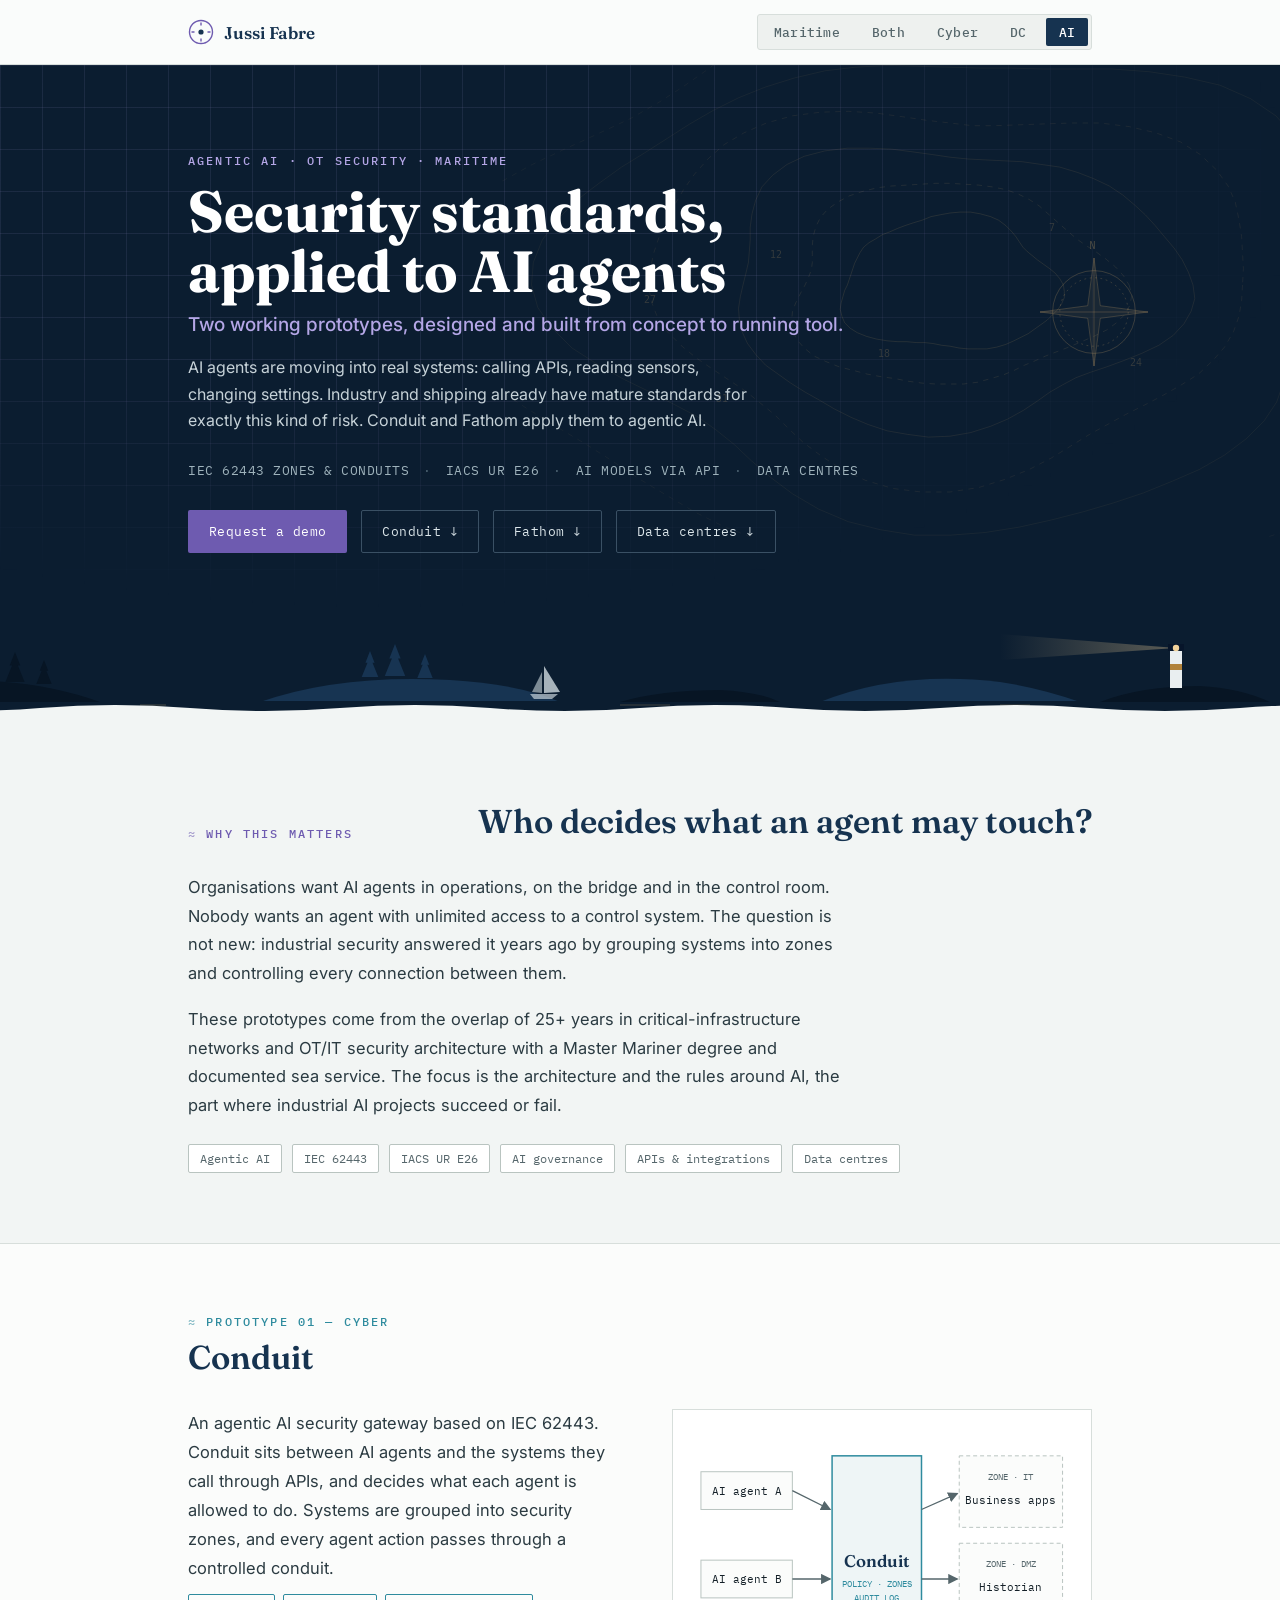
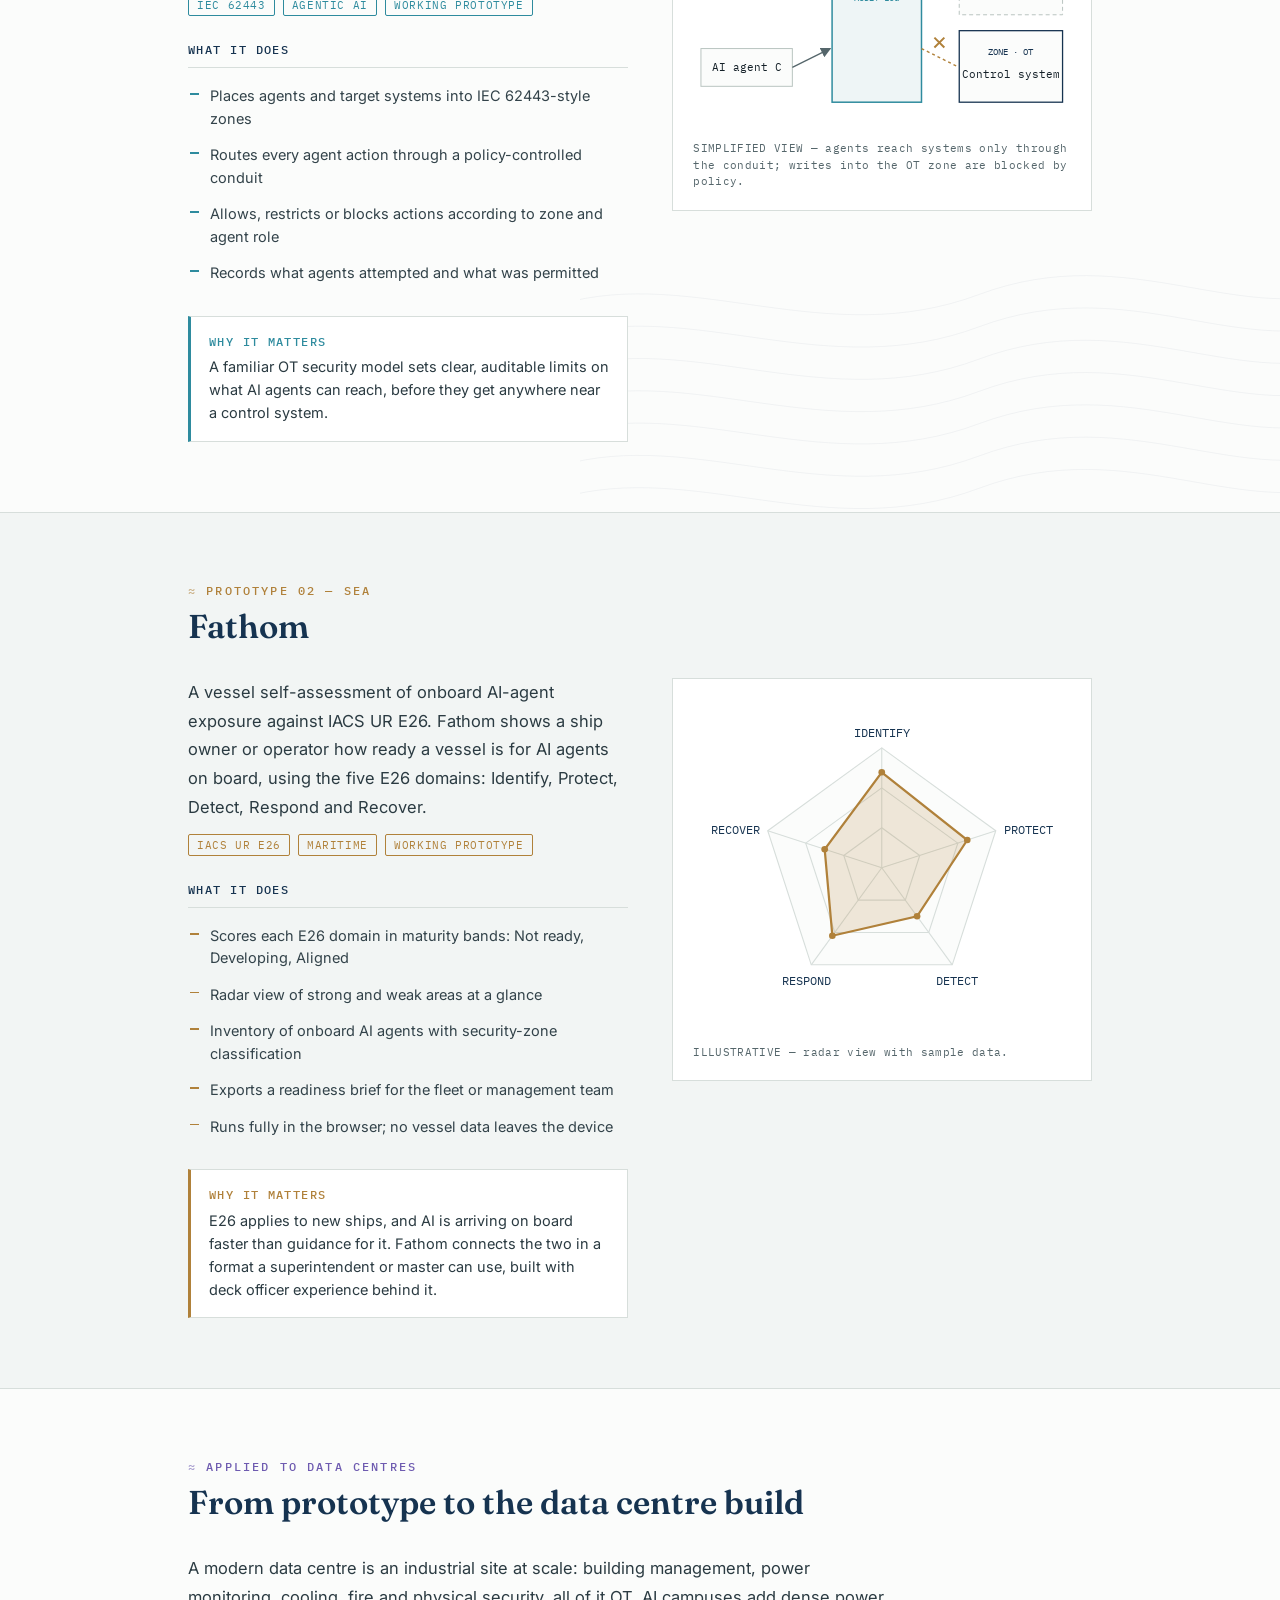
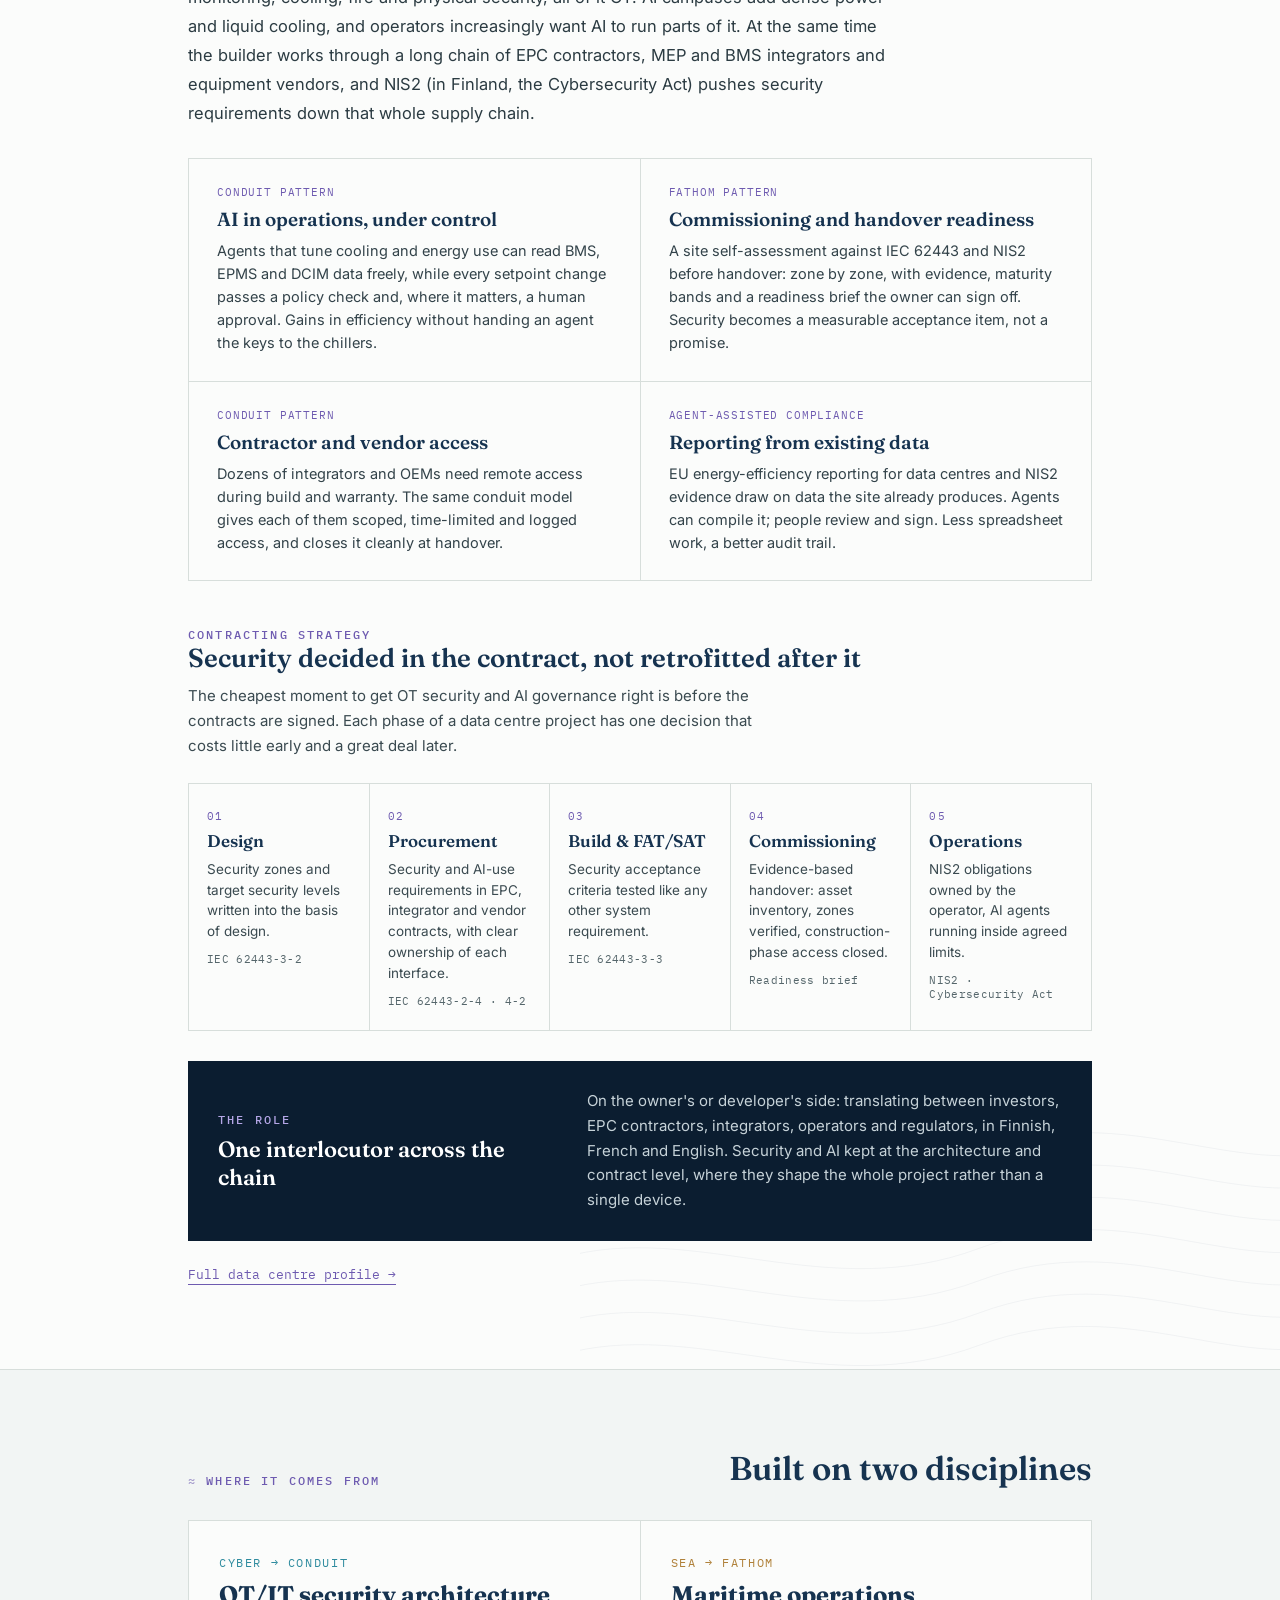
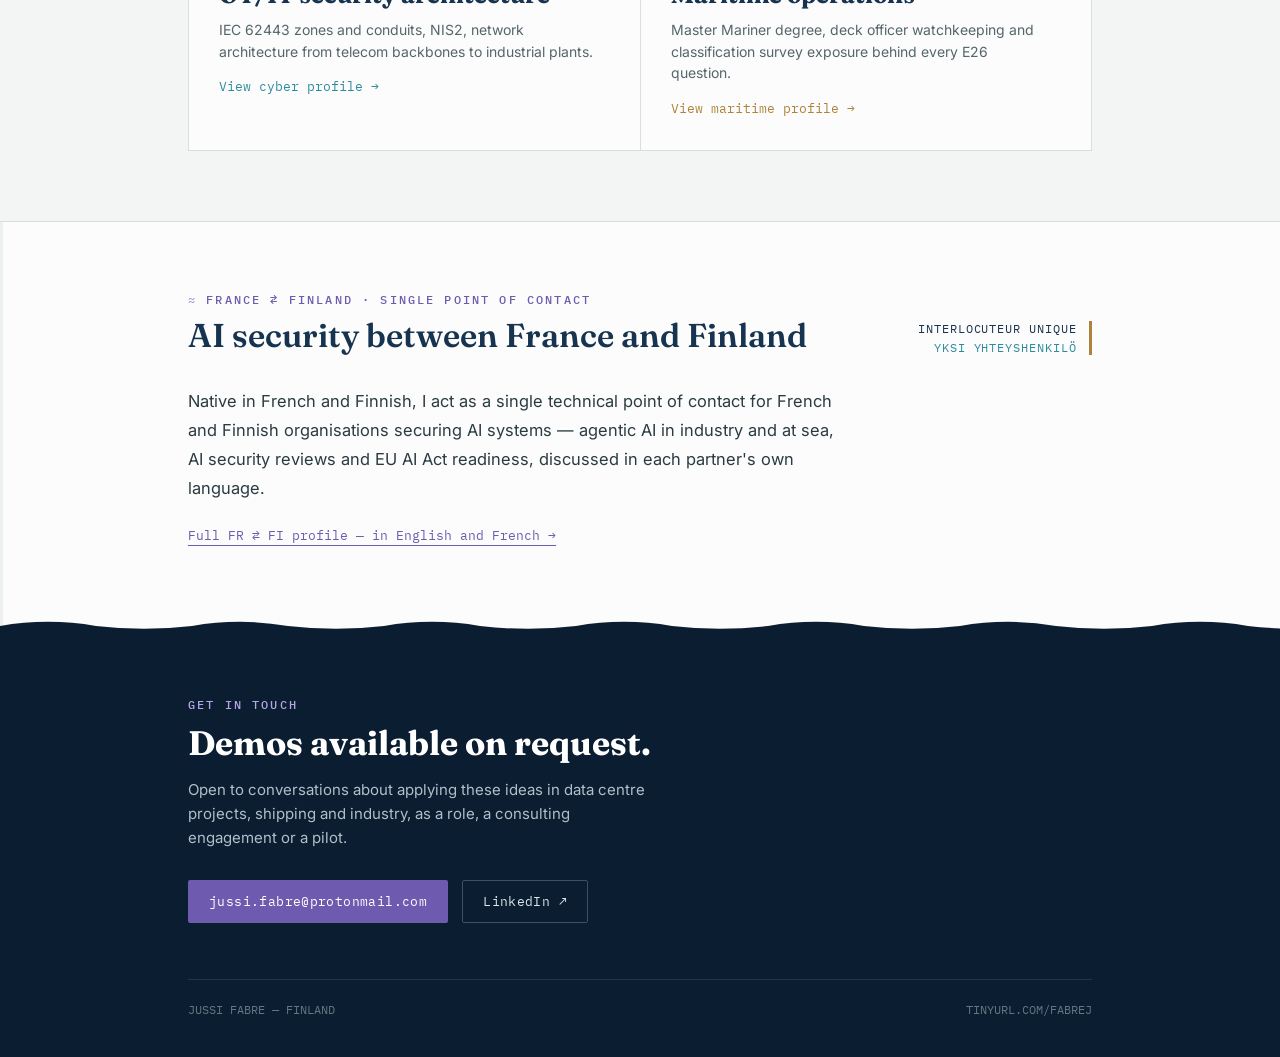
==== commit 38535ebc: "Personal website: maritime, cyber, data centre and AI profiles" ====
--- a/ai.html
+++ b/ai.html
@@ -357,7 +357,7 @@
       <a class="btn btn-ghost" href="https://fi.linkedin.com/in/jussi-fabre" target="_blank" rel="noopener">LinkedIn ↗</a>
     </div>
     <div class="foot-bottom">
-      <span>JUSSI FABRE — KAARINA, FINLAND</span>
+      <span>JUSSI FABRE — FINLAND</span>
       <span>TINYURL.COM/FABREJ</span>
     </div>
   </div>
--- a/style.css
+++ b/style.css
@@ -701,3 +701,22 @@
 .bridge-fr-cols li{ font-size:14px; line-height:1.5; color:#33434A; padding:3px 0; }
 .bridge-fr p.bridge-fr-how{ margin-top:20px; font-size:14px; color:var(--muted); }
 @media(max-width:800px){ .bridge-fr-cols{ grid-template-columns:1fr; } }
+
+/* Quote request form */
+.quote-form{ background:var(--paper); border:1px solid var(--line); padding:28px; }
+.q-grid{ border:0; margin:0; padding:0; display:grid; grid-template-columns:repeat(2,1fr); gap:10px; }
+.q-grid legend{ font-family:'IBM Plex Mono', monospace; font-size:11px; letter-spacing:.14em; text-transform:uppercase; color:var(--muted); margin-bottom:12px; }
+.q-item{ display:flex; gap:10px; align-items:flex-start; padding:12px 14px; border:1px solid var(--line); background:#fff; cursor:pointer; transition:border-color .15s; }
+.q-item:hover{ border-color:var(--line-strong); }
+.q-item input{ margin-top:3px; accent-color:var(--accent); }
+.q-item:has(input:checked){ border-color:var(--accent); }
+.q-item b{ display:block; font-weight:600; font-size:14.5px; color:var(--ink); }
+.q-item small{ display:block; font-size:12.5px; color:var(--muted); margin-top:2px; line-height:1.4; }
+.q-fields{ display:grid; grid-template-columns:repeat(2,1fr); gap:14px; margin-top:24px; }
+.q-fields label{ display:flex; flex-direction:column; gap:6px; font-family:'IBM Plex Mono', monospace; font-size:11px; letter-spacing:.08em; text-transform:uppercase; color:var(--muted); }
+.q-fields input,.q-fields select,.q-fields textarea{ font-family:'Inter', sans-serif; text-transform:none; letter-spacing:0; font-size:15px; color:var(--ink); padding:10px 12px; border:1px solid var(--line-strong); background:#fff; border-radius:0; }
+.q-fields input:focus,.q-fields select:focus,.q-fields textarea:focus{ outline:2px solid var(--accent); outline-offset:-1px; }
+.q-wide{ grid-column:1 / -1; }
+.q-note{ font-size:13.5px; color:#A3412A; align-self:center; }
+.quote-form button.btn{ border:0; cursor:pointer; }
+@media(max-width:760px){ .q-grid,.q-fields{ grid-template-columns:1fr; } .quote-form{ padding:20px; } }
